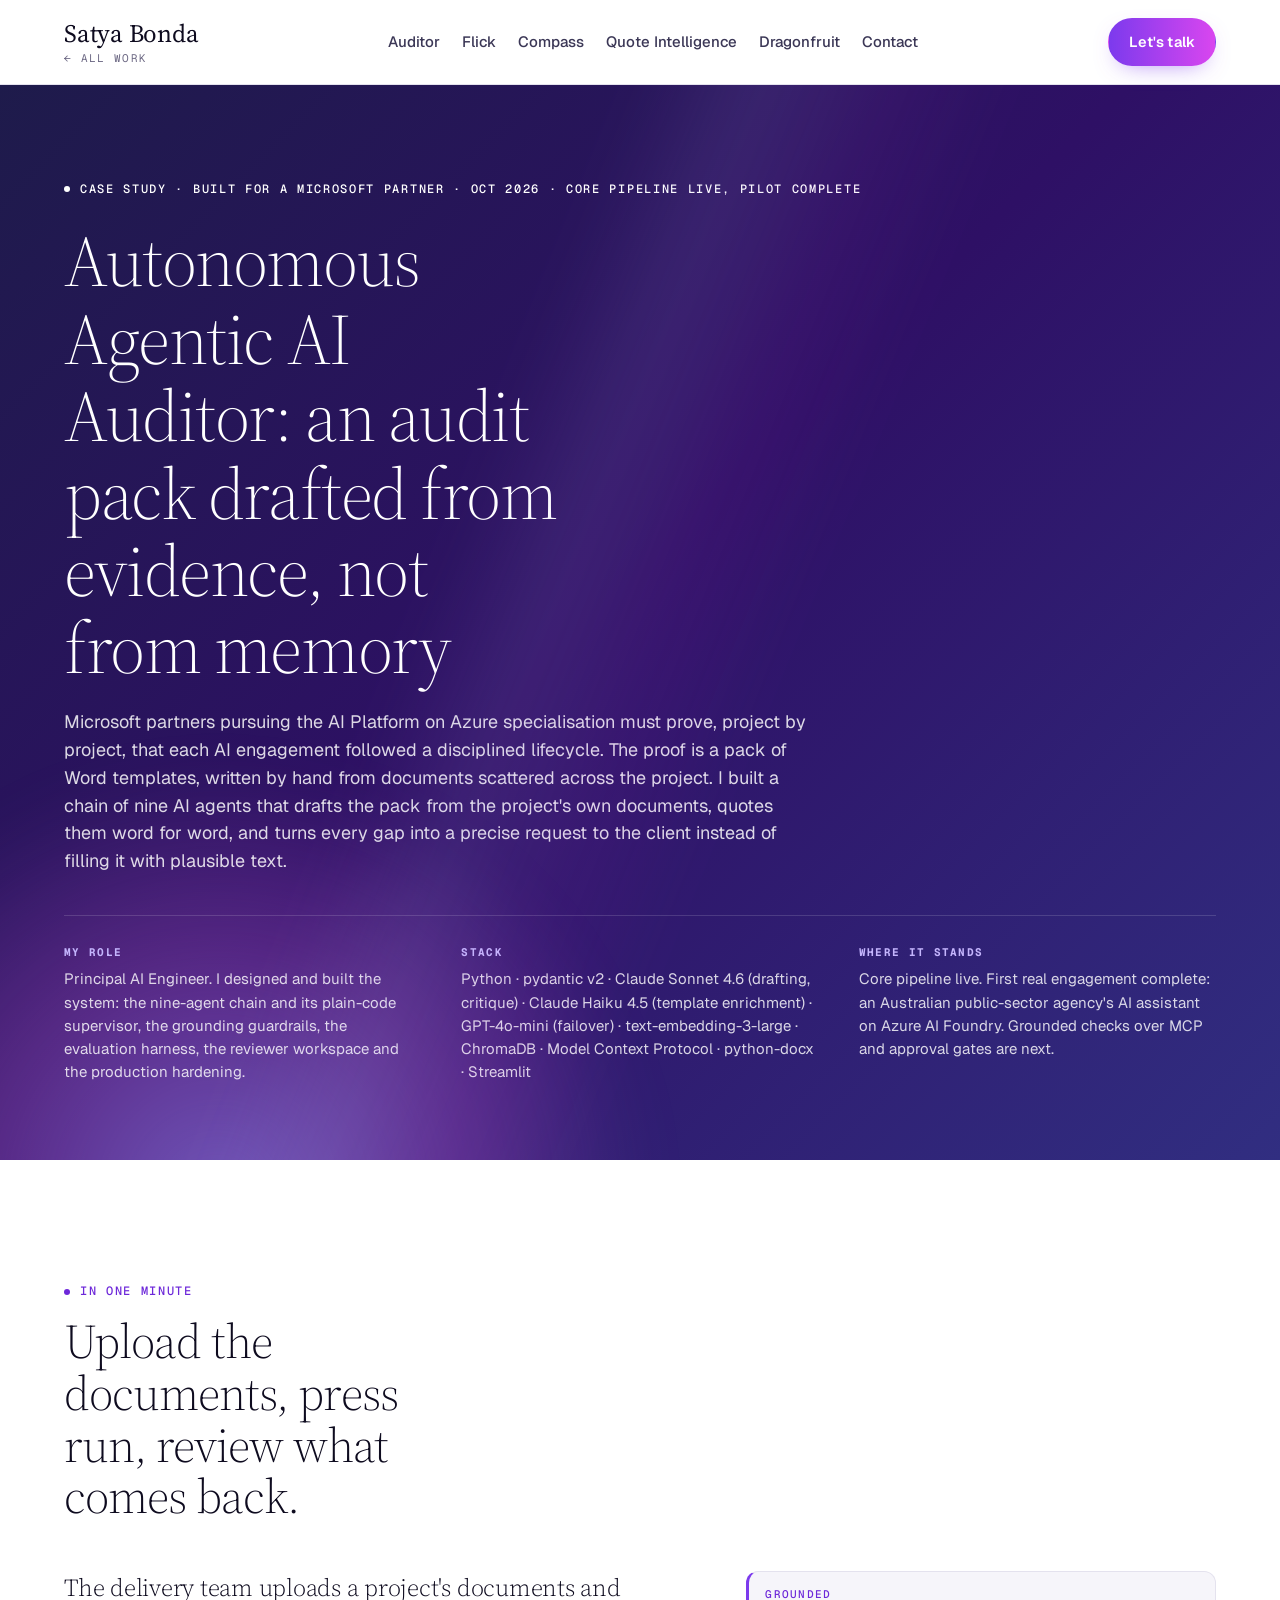
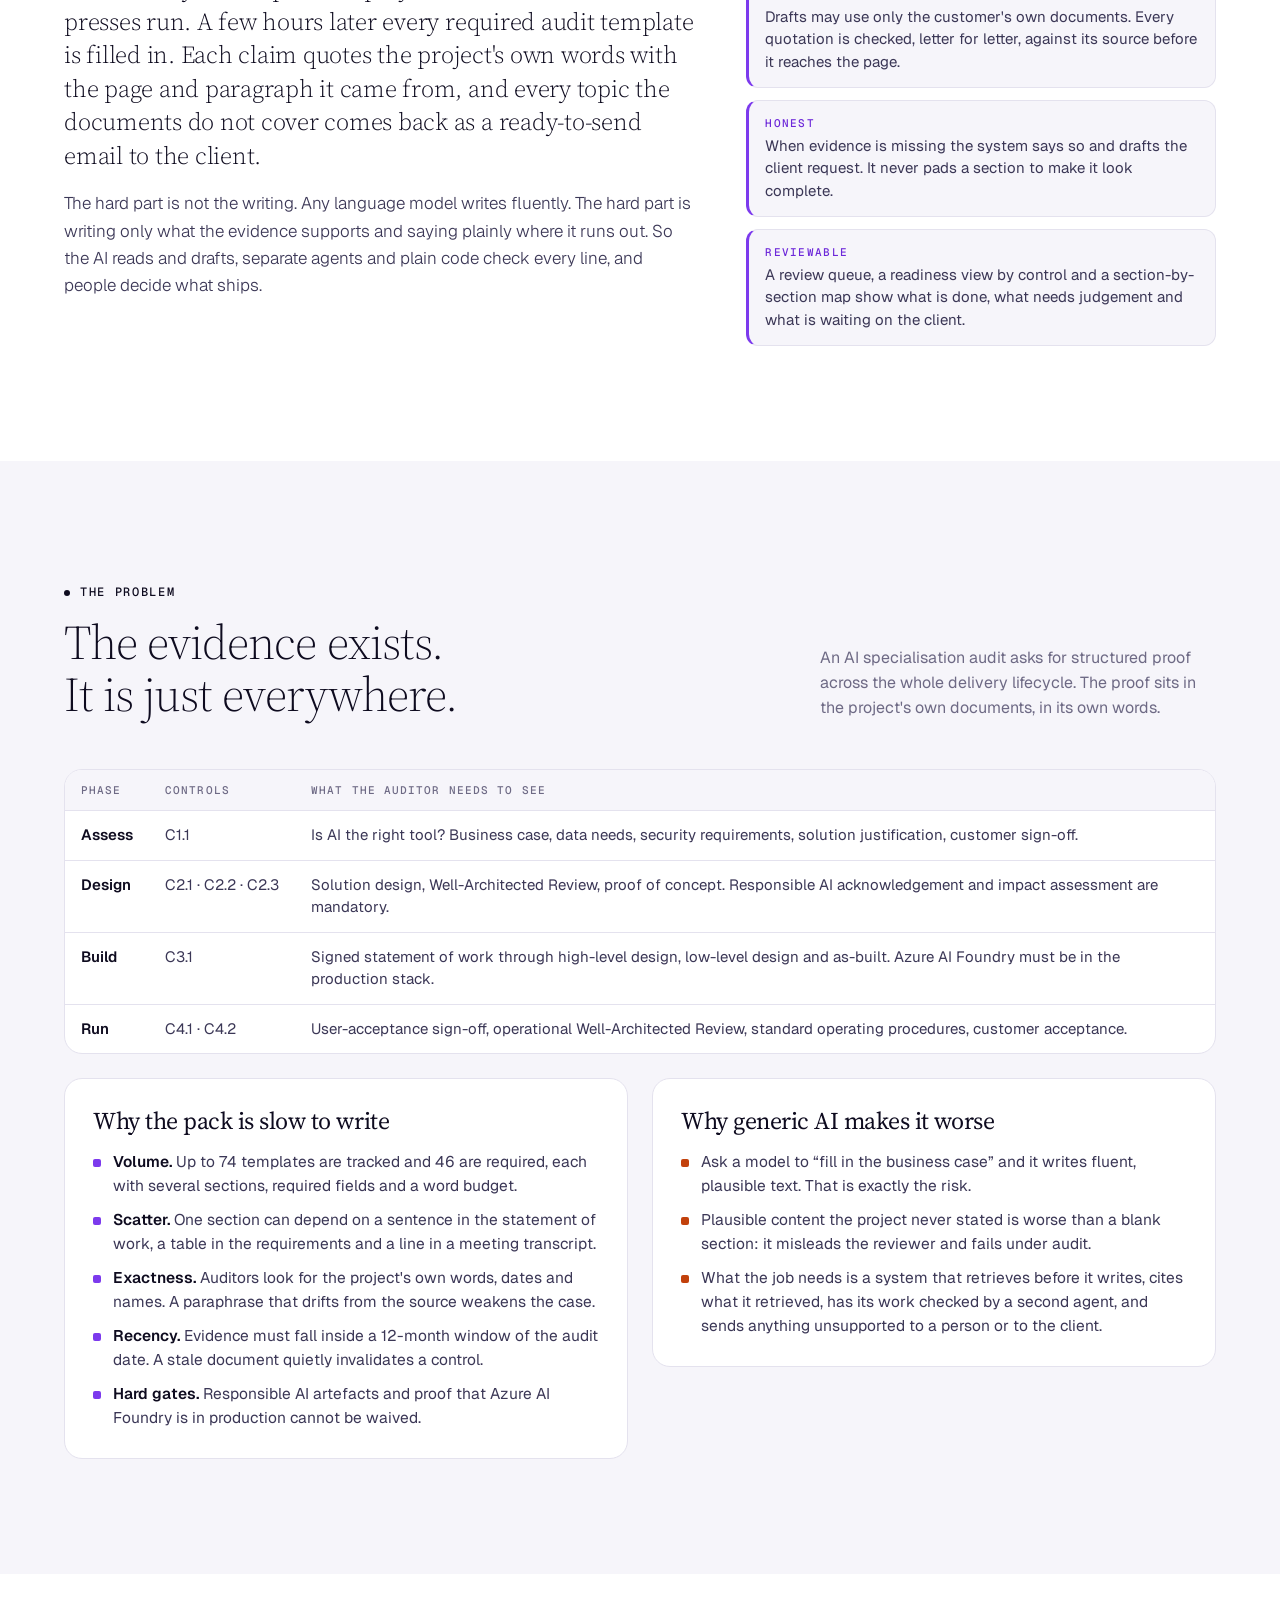
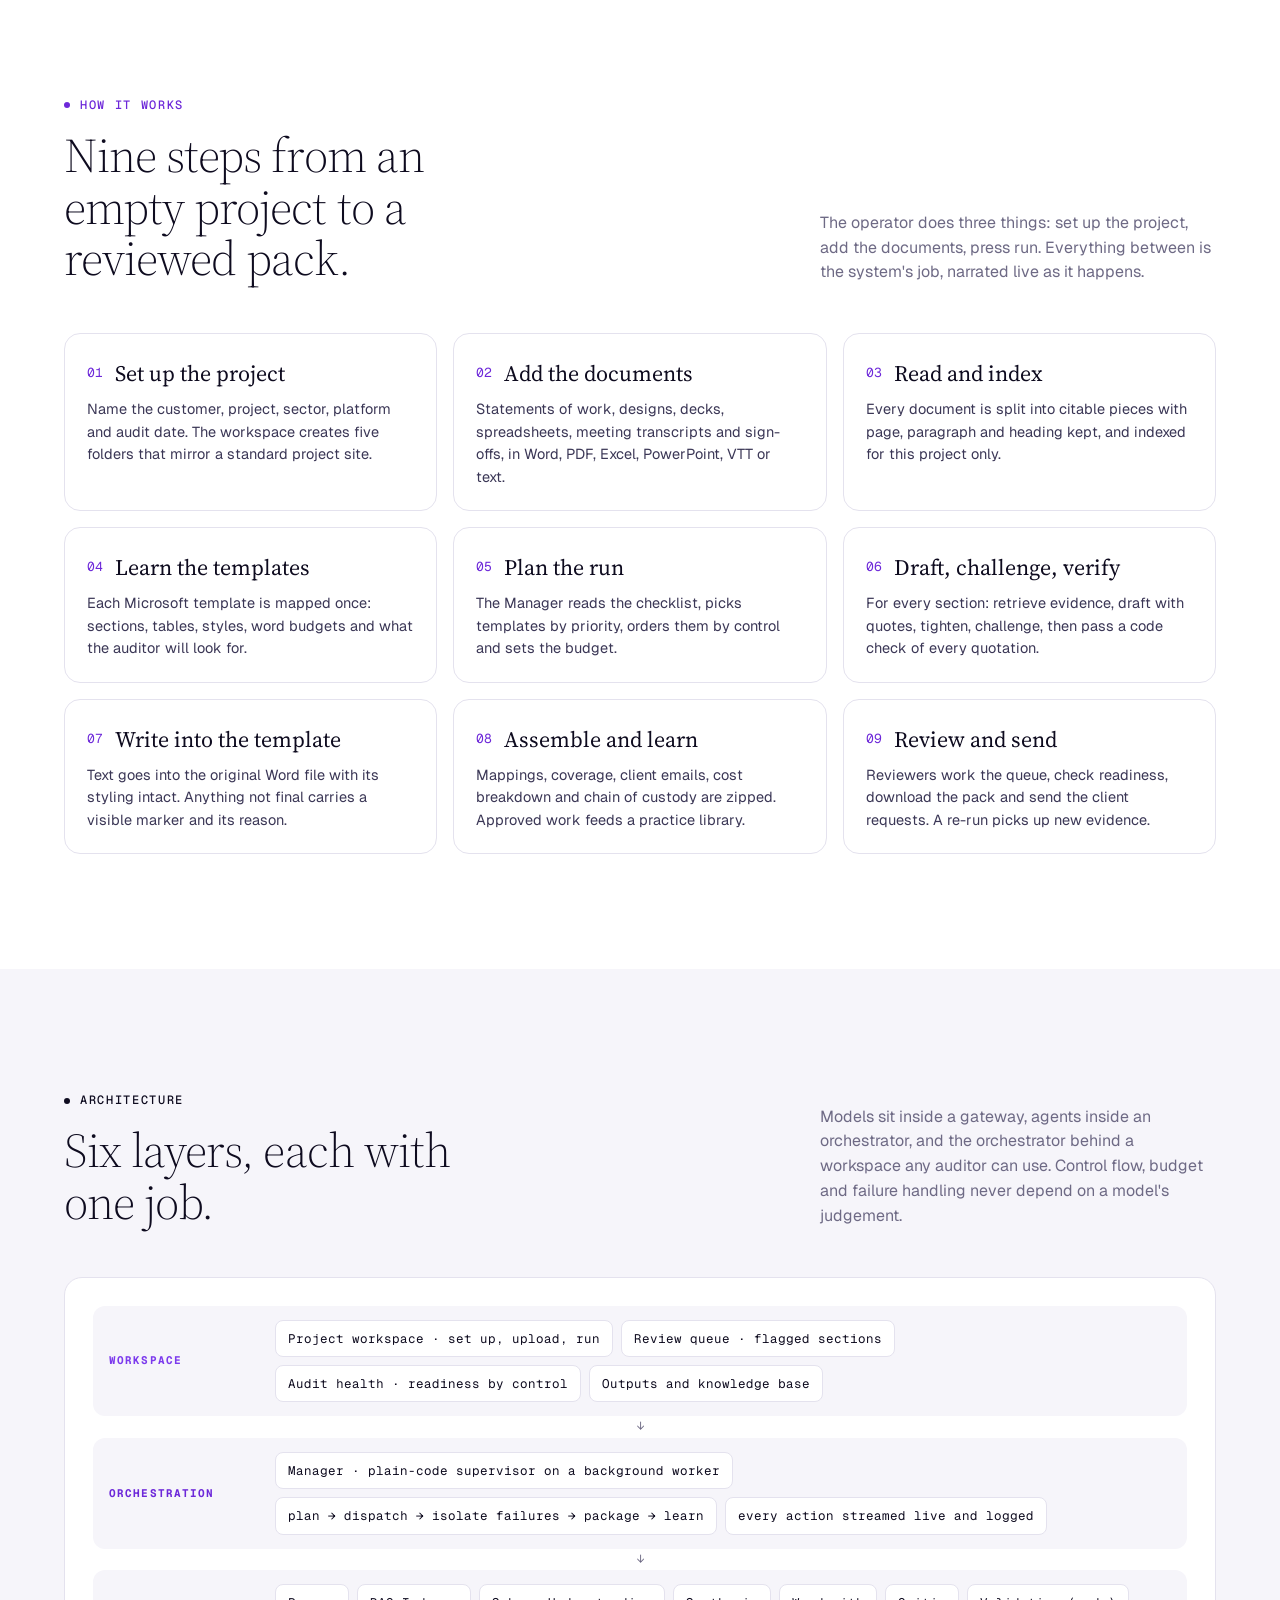
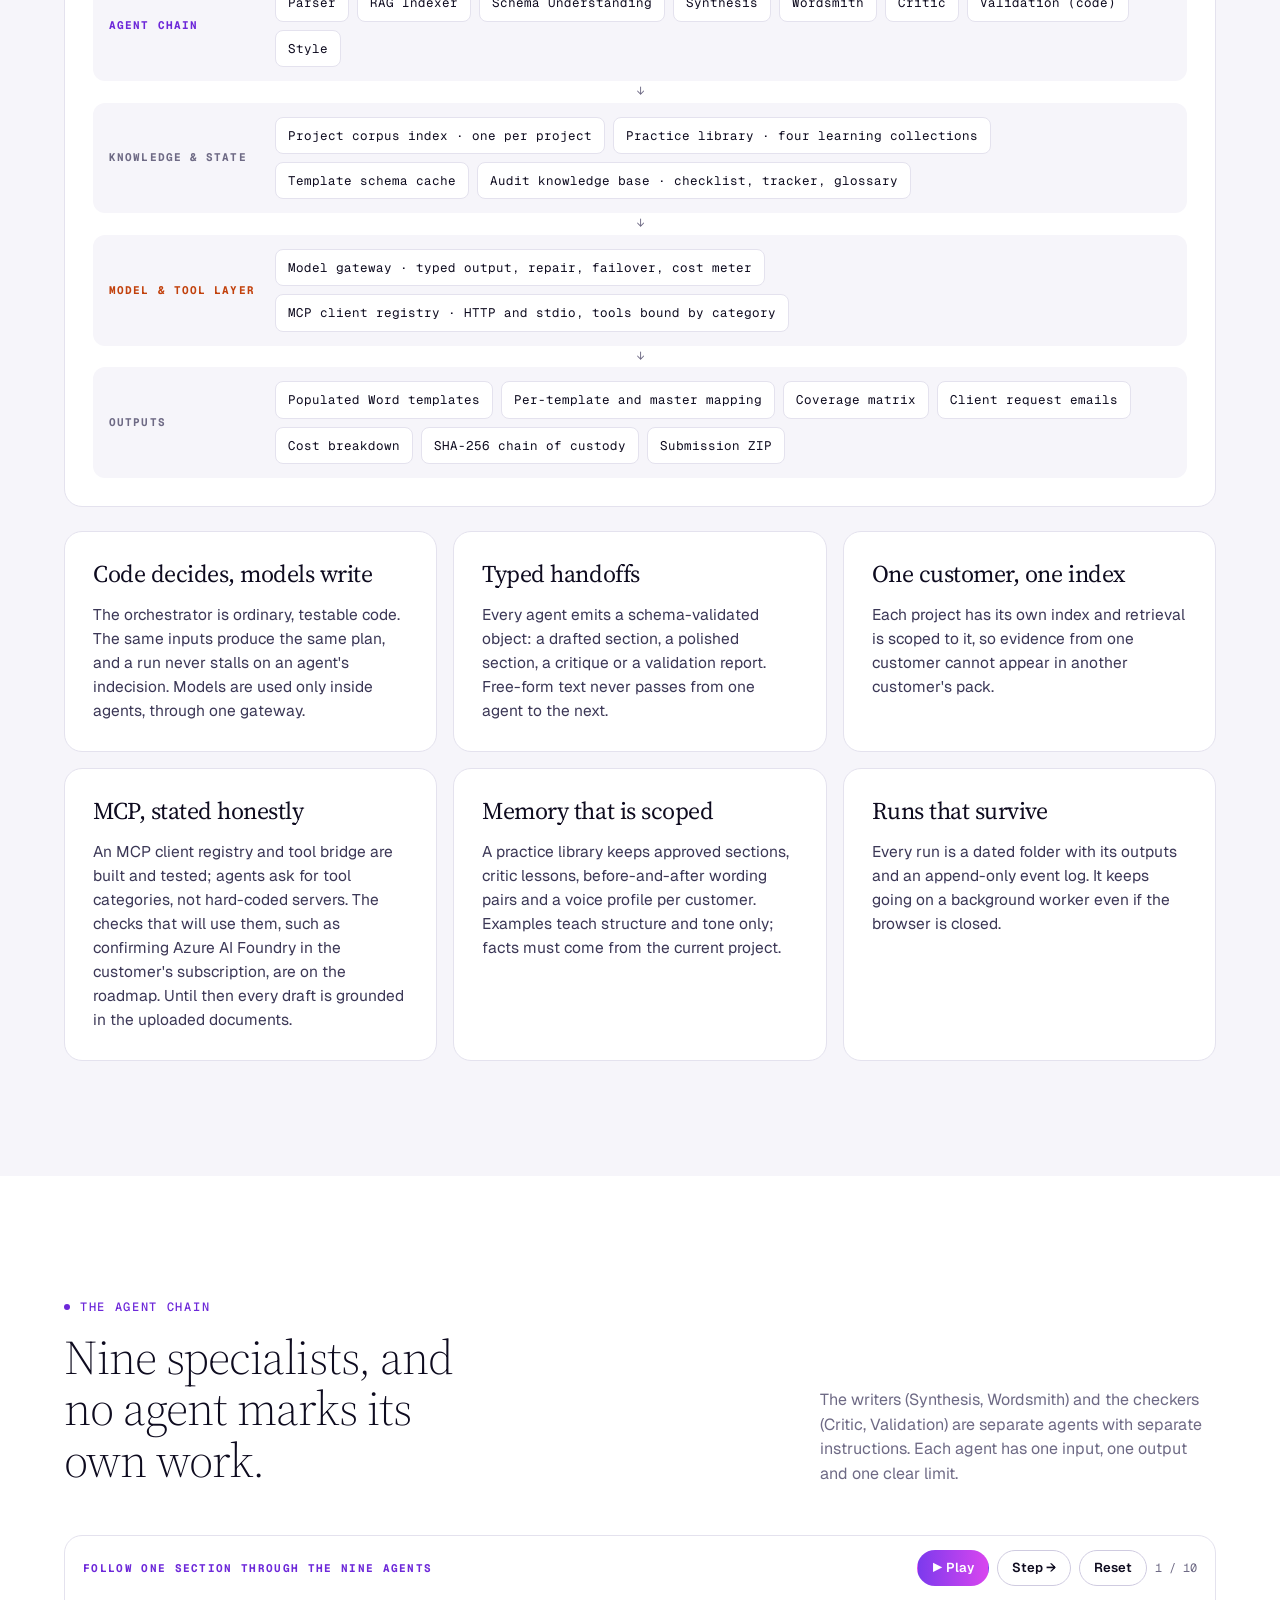
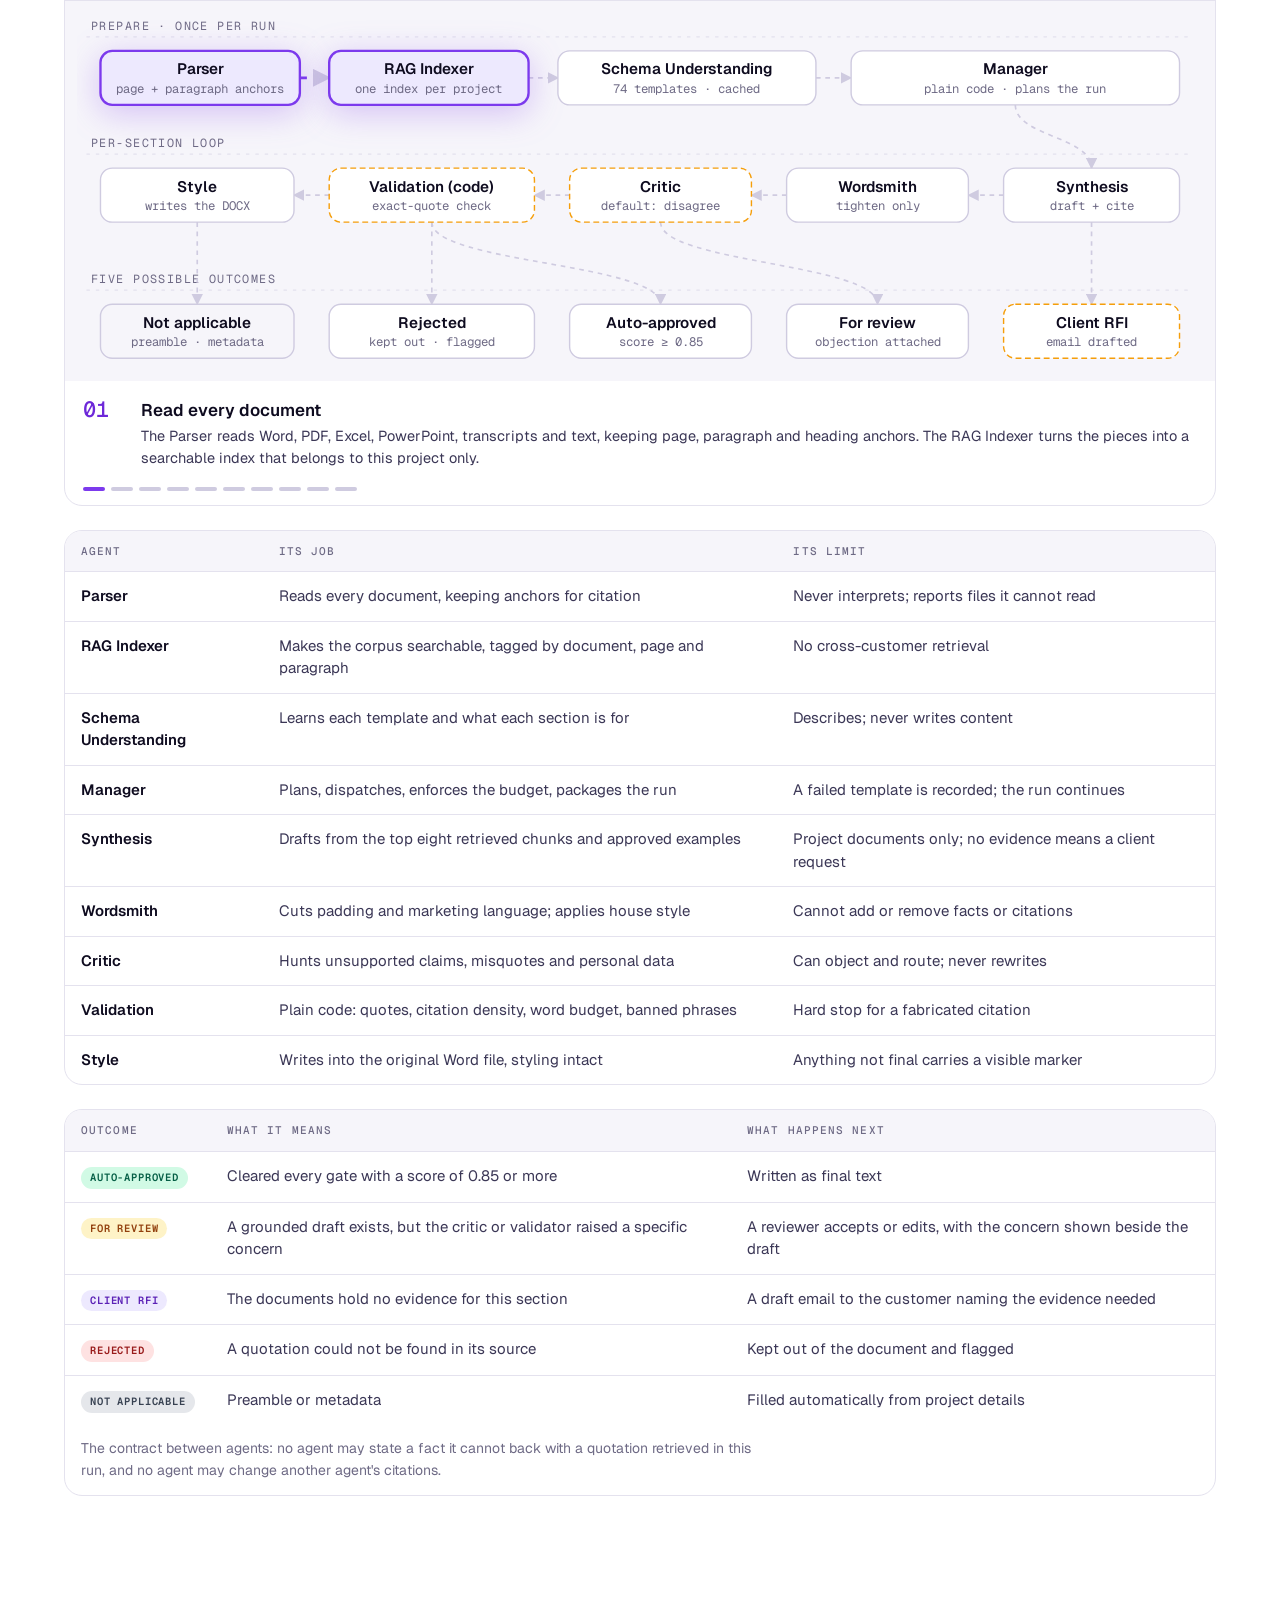
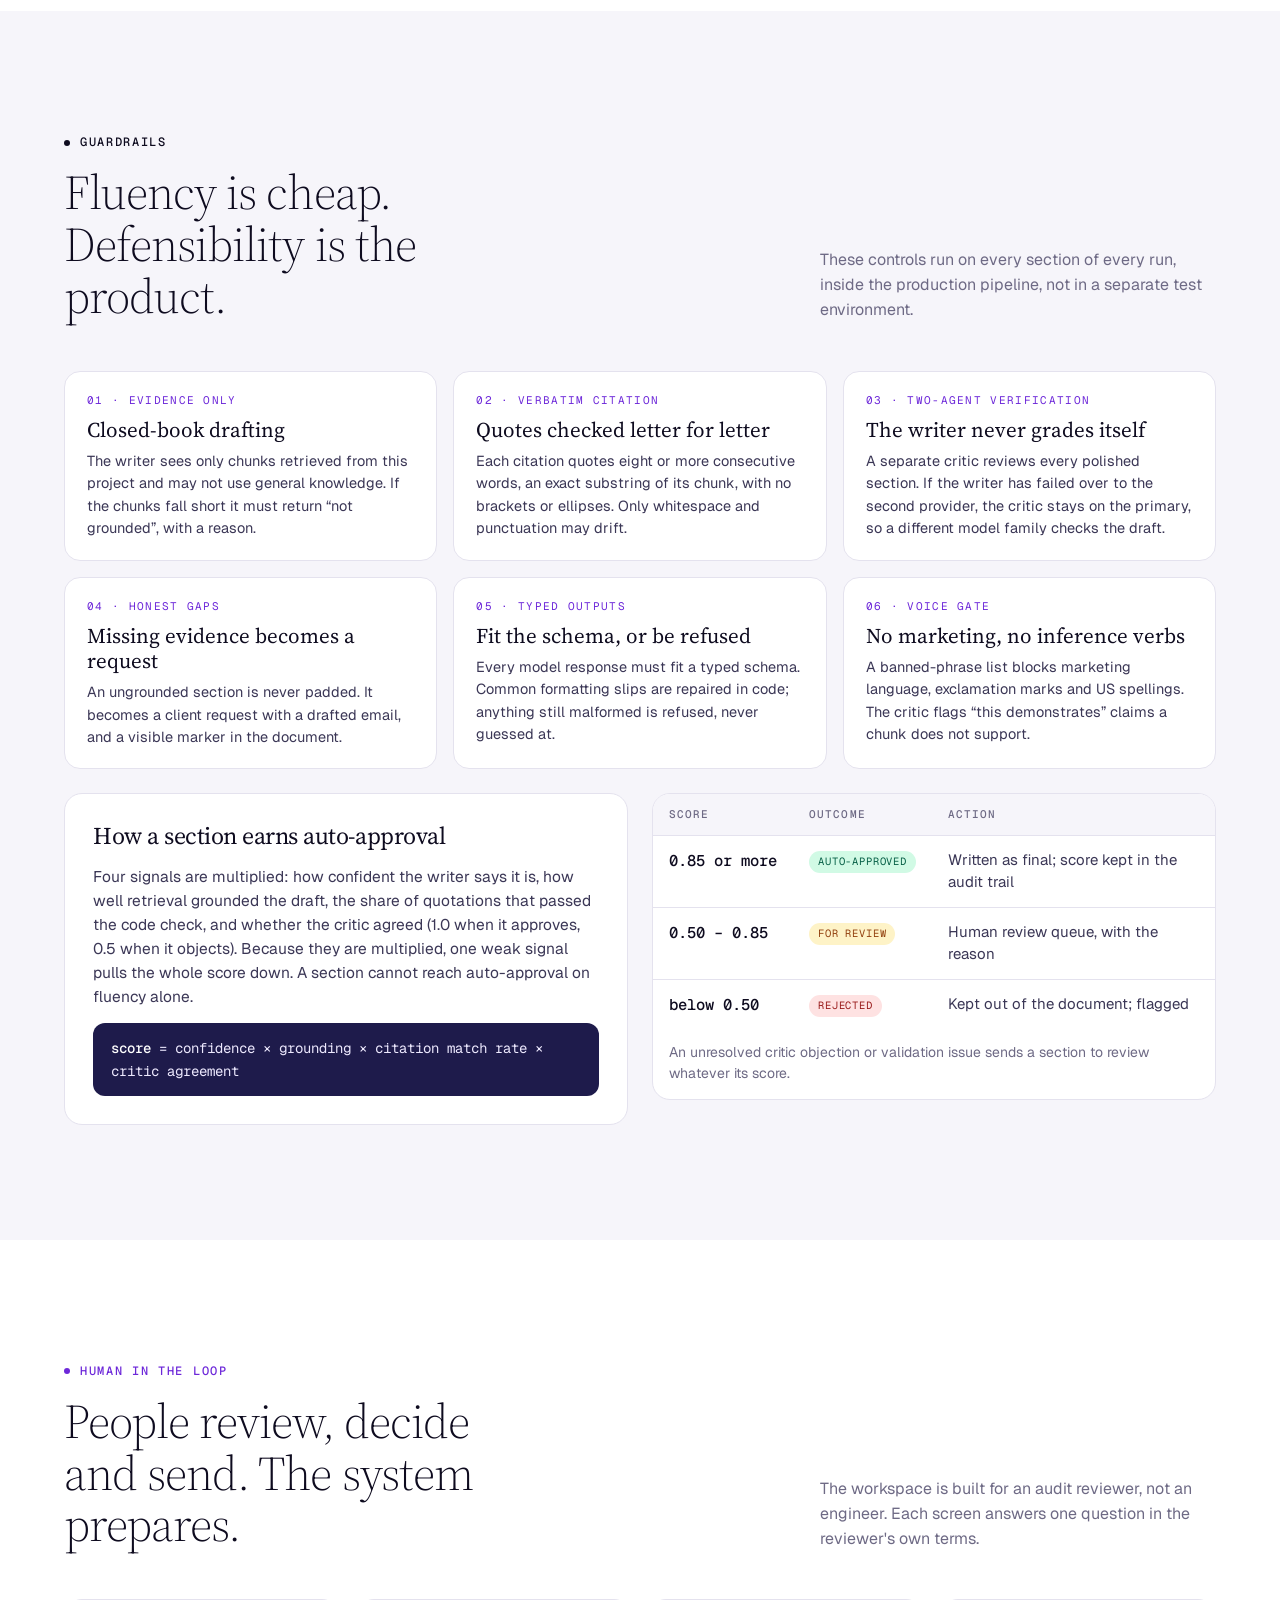
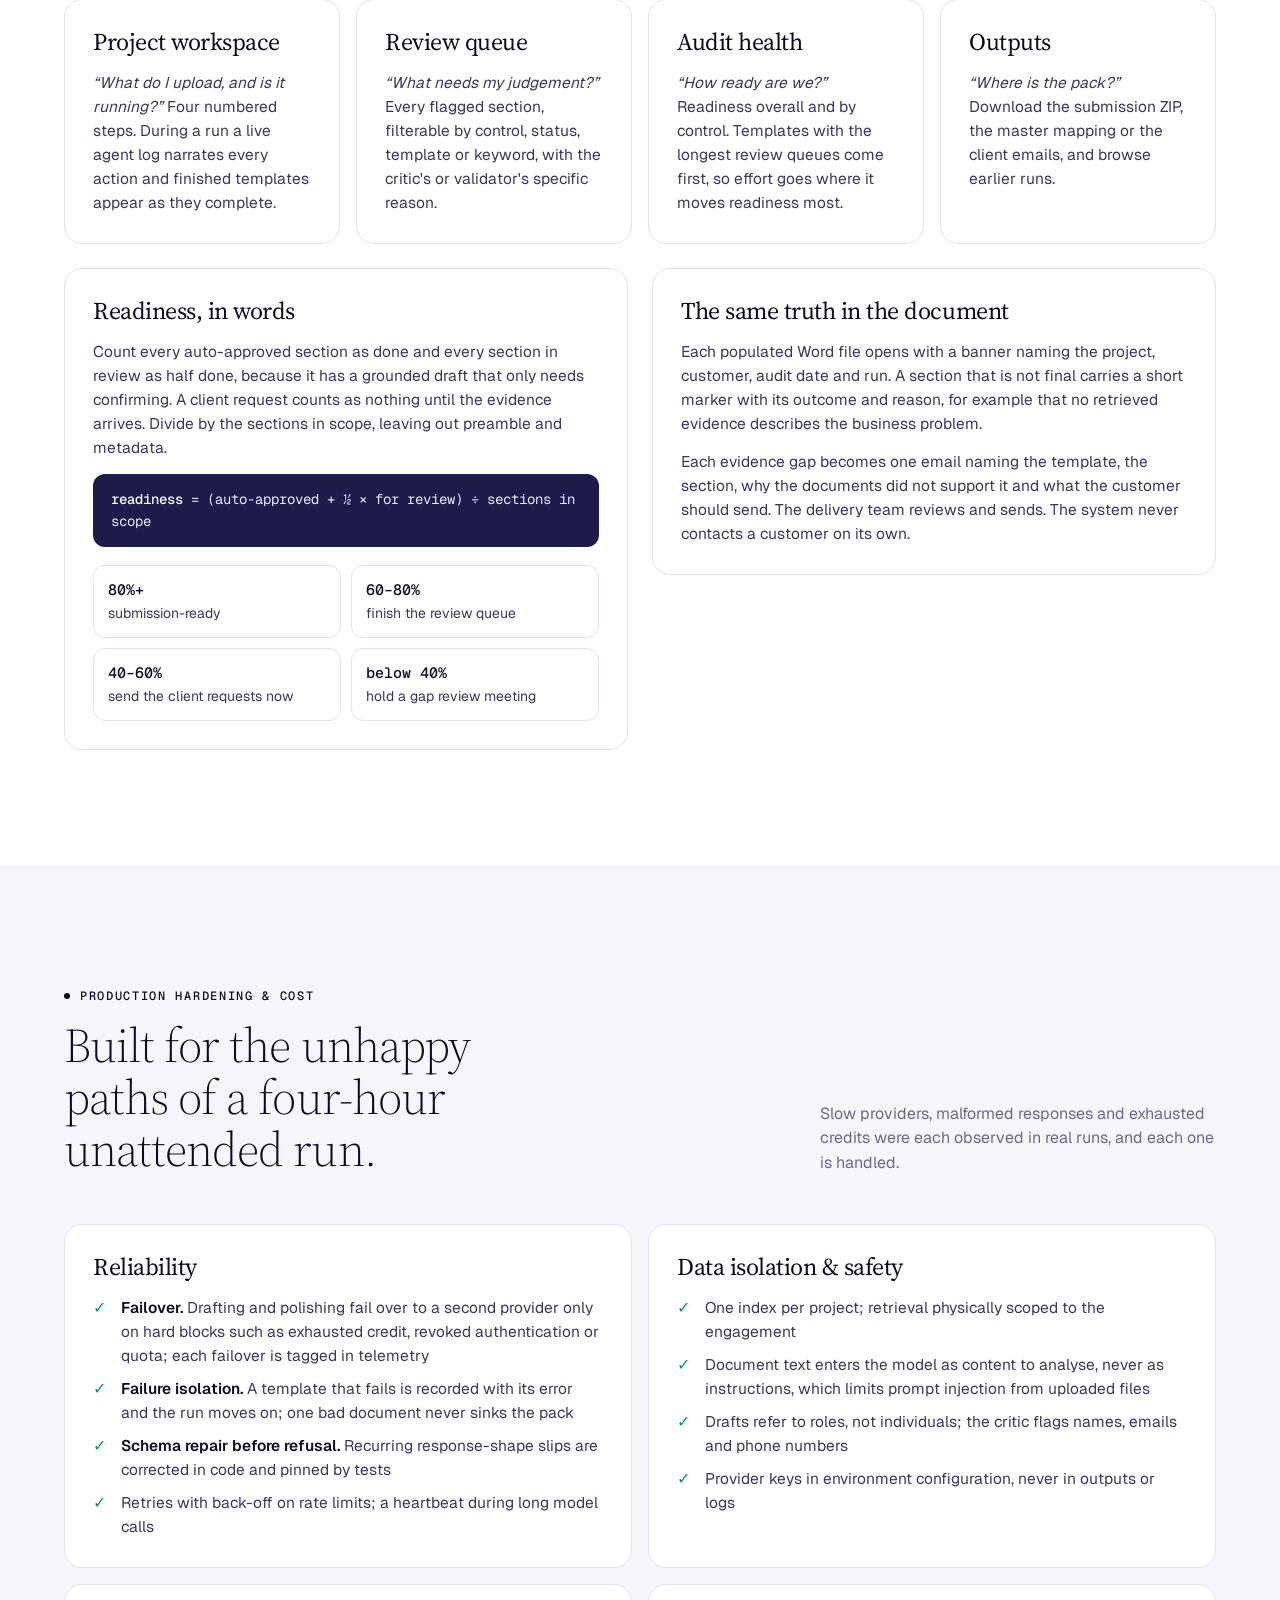
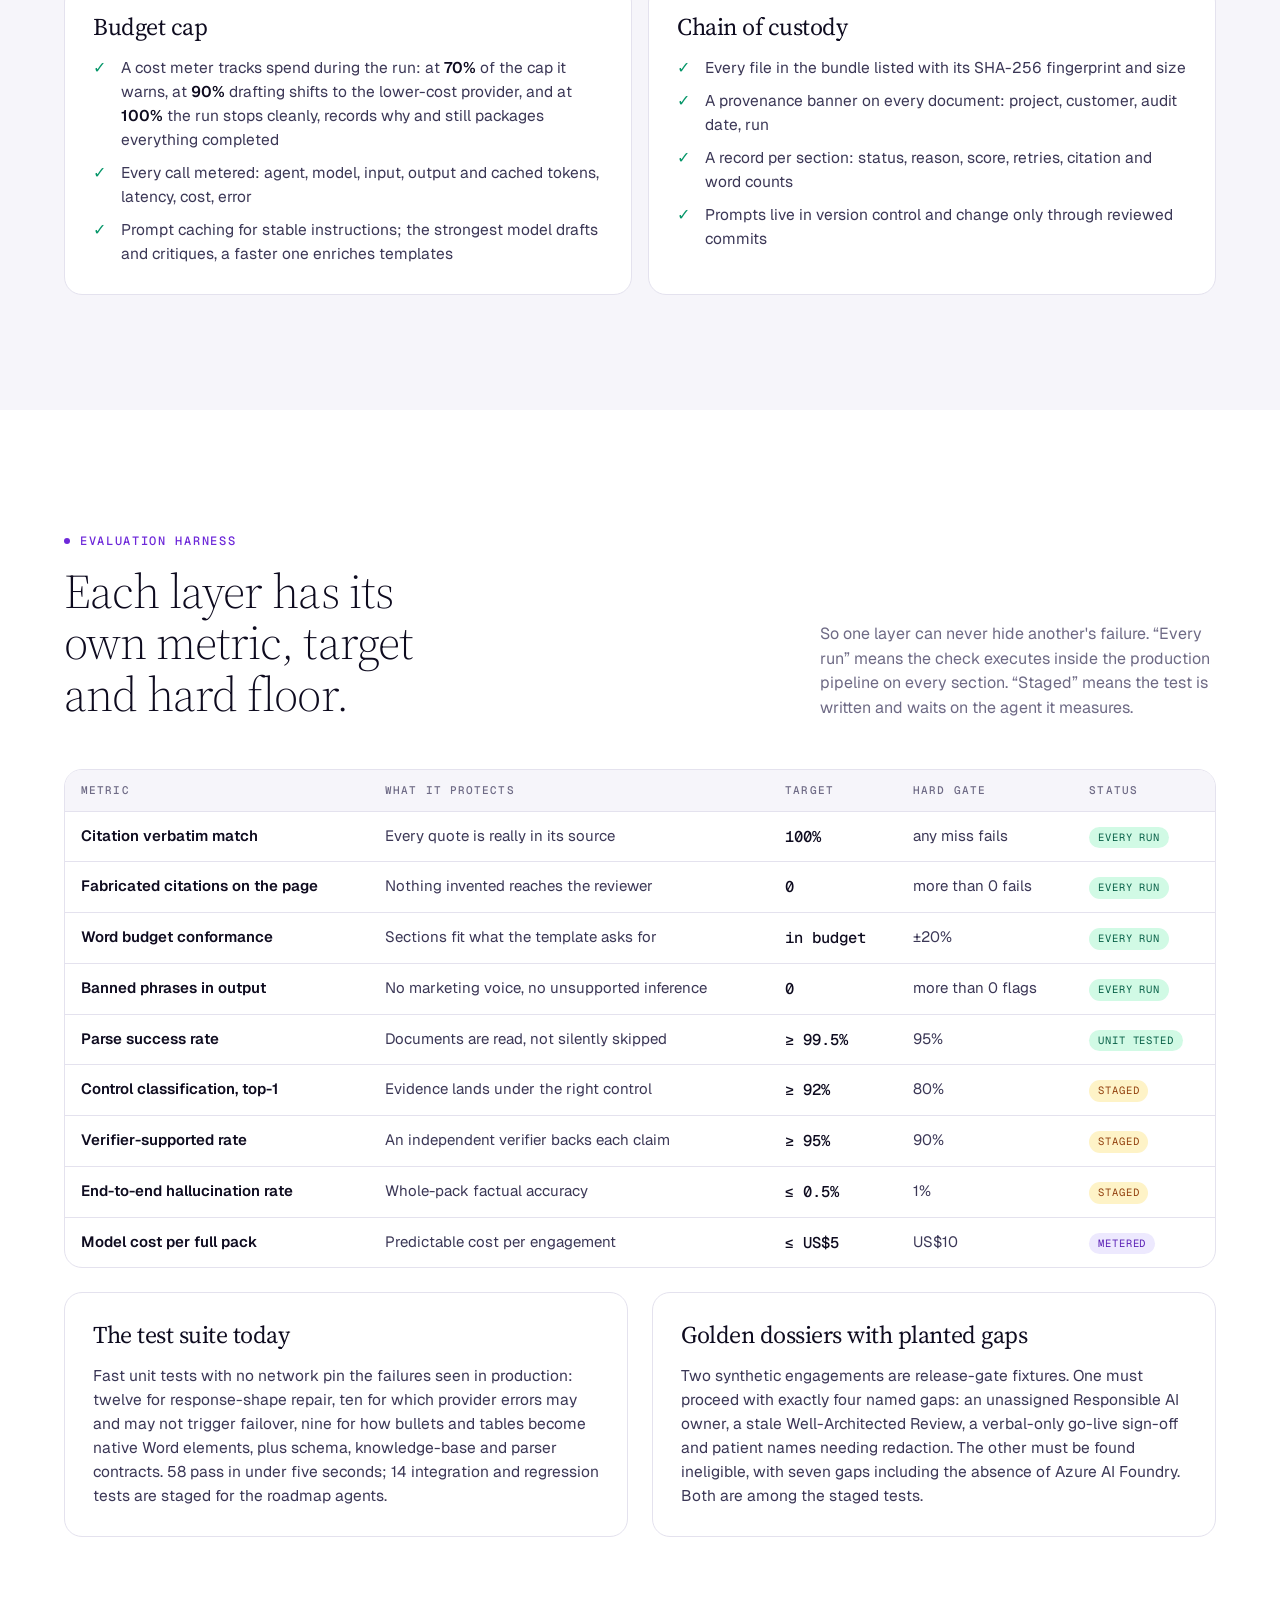
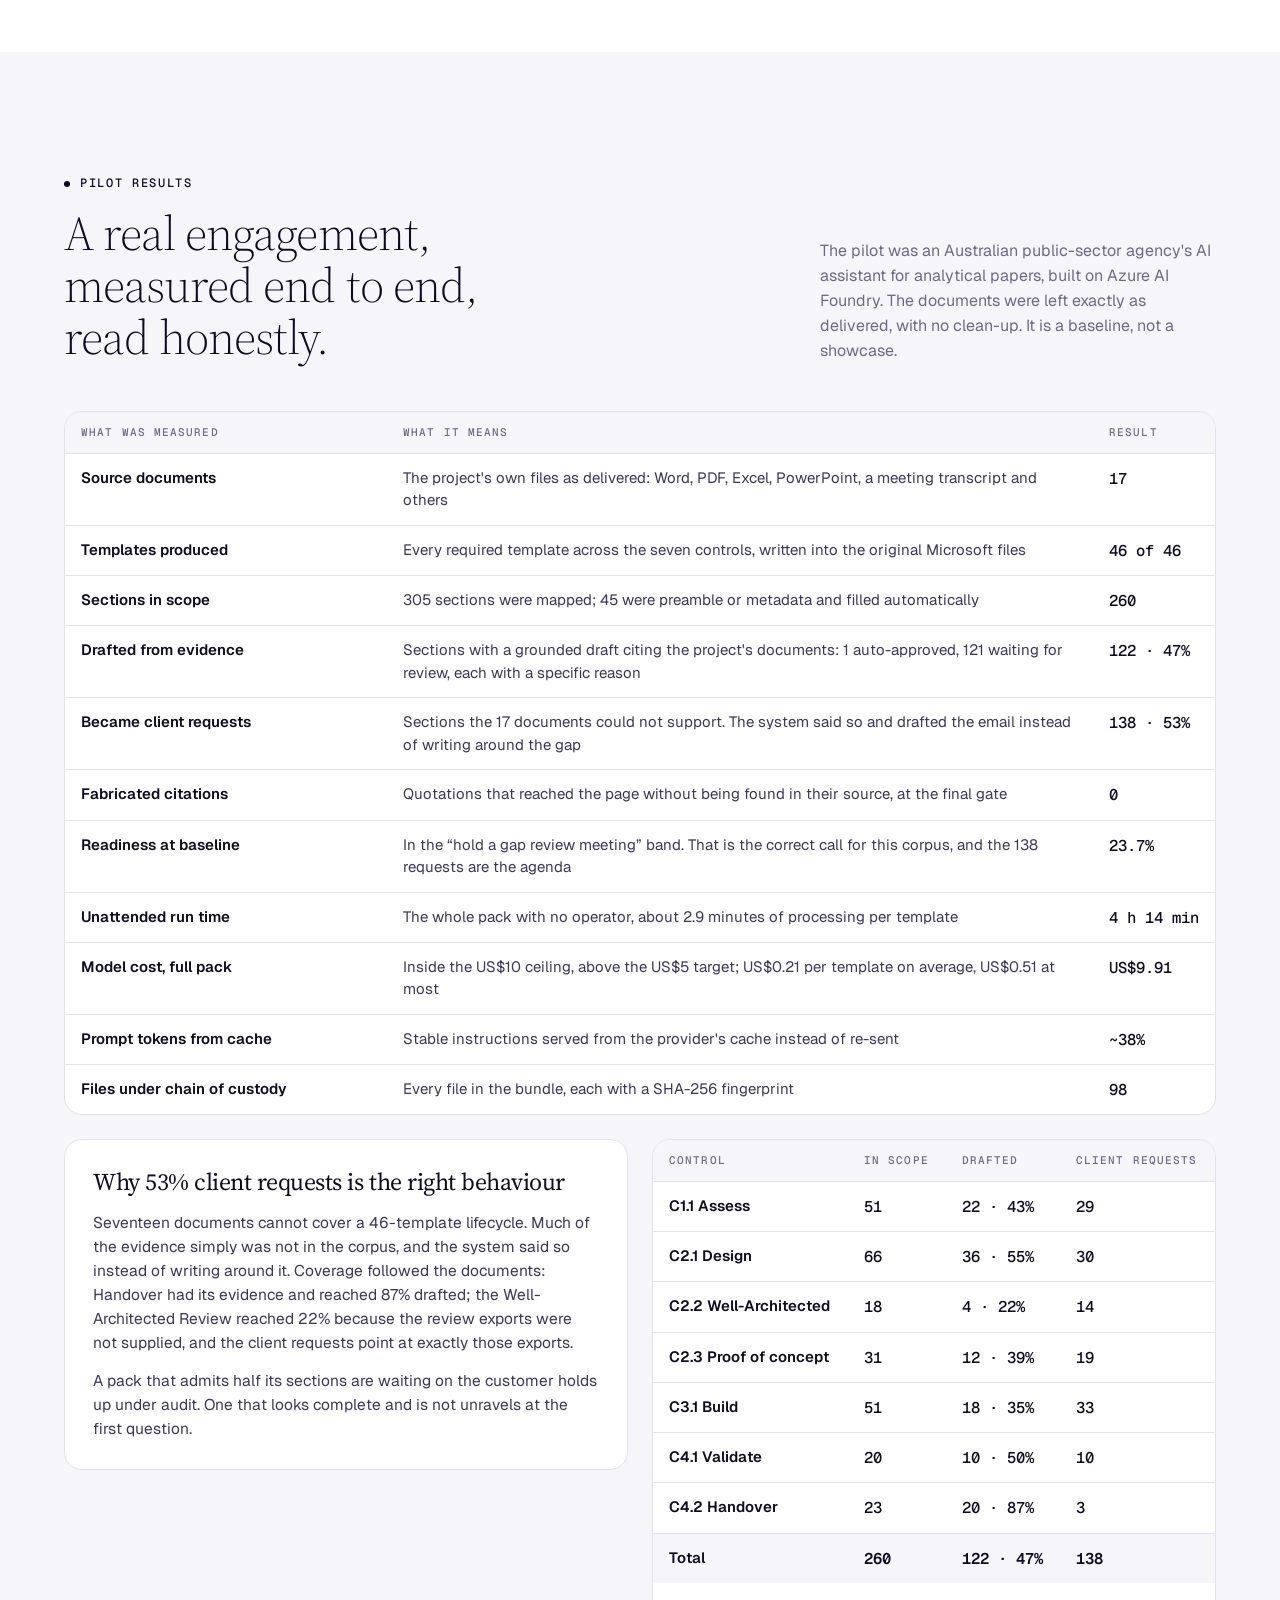
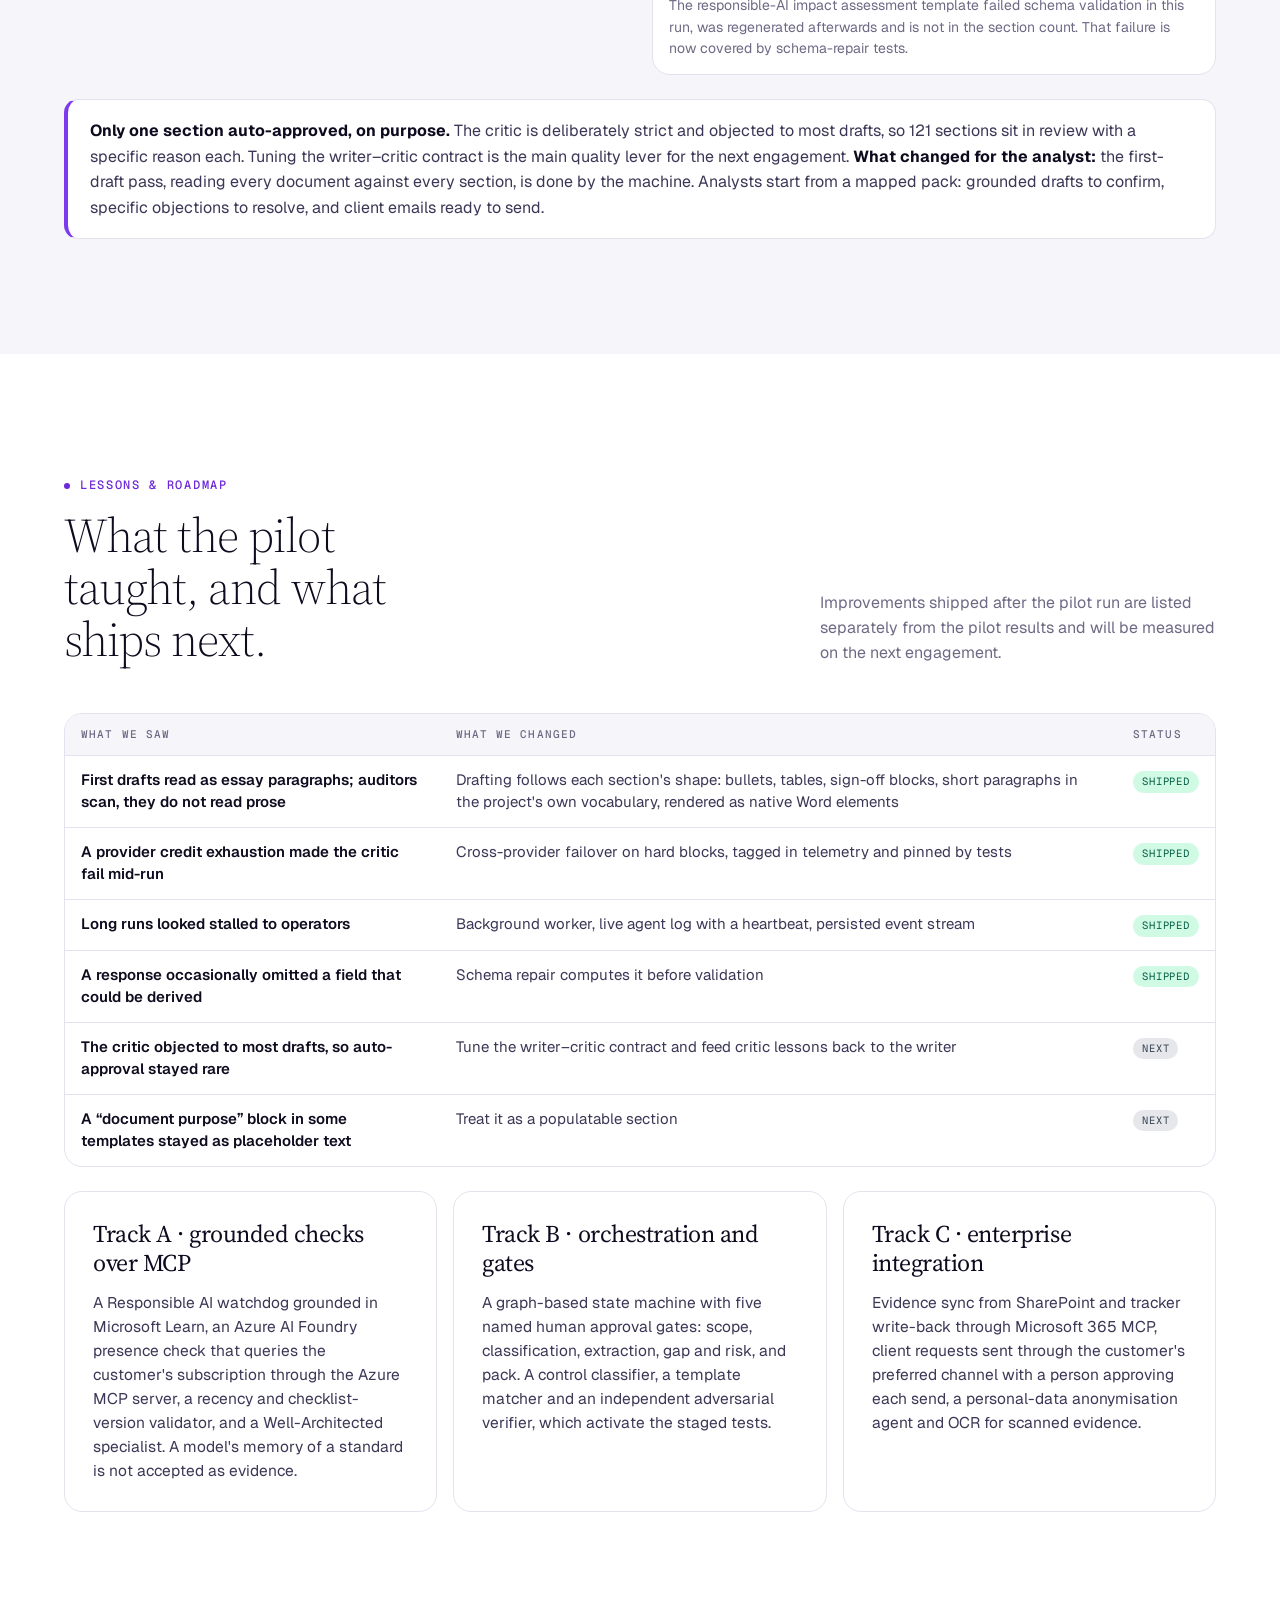
==== auditor.html @ 2826403e "Portfolio: story-first case studies, new Auditor case study, scroll-triggered flow players - auditor" ====
<!doctype html><html lang="en"><head><meta charset="utf-8"><meta name="viewport" content="width=device-width, initial-scale=1">
<title>Autonomous Agentic AI Auditor — audit packs drafted from evidence · Case study · Satya Bonda</title>
<meta name="description" content="Nine AI agents that draft a Microsoft AI specialisation audit pack from a project's own documents, quote them word for word, and turn every evidence gap into a precise client request instead of plausible text.">
<meta property="og:title" content="Autonomous Agentic AI Auditor · Satya Bonda">
<meta property="og:description" content="An audit pack drafted from evidence, not from memory: nine agents, verbatim citations checked by code, honest gaps.">
<link rel="icon" href="assets/favicon.svg" type="image/svg+xml">
<link rel="preconnect" href="https://fonts.googleapis.com"><link rel="preconnect" href="https://fonts.gstatic.com" crossorigin>
<link href="https://fonts.googleapis.com/css2?family=Geist:wght@400;500;600&family=Geist+Mono:wght@400;500&family=Source+Serif+4:ital,wght@0,300;0,400;1,300&display=swap" rel="stylesheet">
<link rel="stylesheet" href="styles.css?v=202610182130"></head>
<body>
<nav class="nav"><div class="wrap"><a class="brand" href="index.html"><b>Satya Bonda</b><small>← all work</small></a><div class="links"><a href="auditor.html">Auditor</a><a href="flick.html">Flick</a><a href="compass.html">Compass</a><a href="quote-intelligence.html">Quote Intelligence</a><a href="dragonfruit.html">Dragonfruit</a><a href="index.html#contact">Contact</a></div><div class="actions"><a class="btn btn-outline" href="assets/Satya_Bonda_Principal_AI_Engineer_Resume.pdf" target="_blank" rel="noopener">Résumé PDF</a><a class="btn btn-primary" href="mailto:bonda.career@gmail.com">Let's talk</a></div><button class="menu-btn" aria-label="Menu"><span></span><span></span><span></span></button></div></nav>

<header class="hero cs-hero"><div class="wrap" style="display:block">
  <span class="label">Case study · built for a Microsoft partner · Oct 2026 · core pipeline live, pilot complete</span>
  <h1>Autonomous Agentic AI Auditor: an audit pack drafted from evidence, not from memory</h1>
  <p class="lead">Microsoft partners pursuing the AI Platform on Azure specialisation must prove, project by project, that each AI engagement followed a disciplined lifecycle. The proof is a pack of Word templates, written by hand from documents scattered across the project. I built a chain of nine AI agents that drafts the pack from the project's own documents, quotes them word for word, and turns every gap into a precise request to the client instead of filling it with plausible text.</p>
  <div class="facts"><div><b>My role</b><p>Principal AI Engineer. I designed and built the system: the nine-agent chain and its plain-code supervisor, the grounding guardrails, the evaluation harness, the reviewer workspace and the production hardening.</p></div><div><b>Stack</b><p>Python · pydantic v2 · Claude Sonnet 4.6 (drafting, critique) · Claude Haiku 4.5 (template enrichment) · GPT-4o-mini (failover) · text-embedding-3-large · ChromaDB · Model Context Protocol · python-docx · Streamlit</p></div><div><b>Where it stands</b><p>Core pipeline live. First real engagement complete: an Australian public-sector agency's AI assistant on Azure AI Foundry. Grounded checks over MCP and approval gates are next.</p></div></div>
</div></header>

<section class="light"><div class="wrap">
  <div class="sec-head reveal"><div><span class="label">In one minute</span><h2>Upload the documents, press run, review what comes back.</h2></div></div>
  <div class="minute reveal">
    <div class="say">
      <p>The delivery team uploads a project's documents and presses run. A few hours later every required audit template is filled in. Each claim quotes the project's own words with the page and paragraph it came from, and every topic the documents do not cover comes back as a ready-to-send email to the client.</p>
      <p>The hard part is not the writing. Any language model writes fluently. The hard part is writing only what the evidence supports and saying plainly where it runs out. So the AI reads and drafts, separate agents and plain code check every line, and people decide what ships.</p>
    </div>
    <ul class="keys">
      <li><b>Grounded</b>Drafts may use only the customer's own documents. Every quotation is checked, letter for letter, against its source before it reaches the page.</li>
      <li><b>Honest</b>When evidence is missing the system says so and drafts the client request. It never pads a section to make it look complete.</li>
      <li><b>Reviewable</b>A review queue, a readiness view by control and a section-by-section map show what is done, what needs judgement and what is waiting on the client.</li>
    </ul>
  </div>
</div></section>

<section class="light-2"><div class="wrap">
  <div class="sec-head reveal"><div><span class="label">The problem</span><h2>The evidence exists. It is just everywhere.</h2></div><p class="side">An AI specialisation audit asks for structured proof across the whole delivery lifecycle. The proof sits in the project's own documents, in its own words.</p></div>
  <div class="tbl-wrap reveal"><table class="tbl">
    <thead><tr><th>Phase</th><th>Controls</th><th>What the auditor needs to see</th></tr></thead>
    <tbody>
      <tr><td>Assess</td><td class="nw">C1.1</td><td>Is AI the right tool? Business case, data needs, security requirements, solution justification, customer sign-off.</td></tr>
      <tr><td>Design</td><td class="nw">C2.1 · C2.2 · C2.3</td><td>Solution design, Well-Architected Review, proof of concept. Responsible AI acknowledgement and impact assessment are mandatory.</td></tr>
      <tr><td>Build</td><td class="nw">C3.1</td><td>Signed statement of work through high-level design, low-level design and as-built. Azure AI Foundry must be in the production stack.</td></tr>
      <tr><td>Run</td><td class="nw">C4.1 · C4.2</td><td>User-acceptance sign-off, operational Well-Architected Review, standard operating procedures, customer acceptance.</td></tr>
    </tbody></table></div>
  <div class="why" style="margin-top:24px">
    <div class="panel reveal"><h3>Why the pack is slow to write</h3><ul>
      <li><b>Volume.</b> Up to 74 templates are tracked and 46 are required, each with several sections, required fields and a word budget.</li>
      <li><b>Scatter.</b> One section can depend on a sentence in the statement of work, a table in the requirements and a line in a meeting transcript.</li>
      <li><b>Exactness.</b> Auditors look for the project's own words, dates and names. A paraphrase that drifts from the source weakens the case.</li>
      <li><b>Recency.</b> Evidence must fall inside a 12-month window of the audit date. A stale document quietly invalidates a control.</li>
      <li><b>Hard gates.</b> Responsible AI artefacts and proof that Azure AI Foundry is in production cannot be waived.</li>
    </ul></div>
    <div class="panel alt reveal"><h3>Why generic AI makes it worse</h3><ul>
      <li>Ask a model to “fill in the business case” and it writes fluent, plausible text. That is exactly the risk.</li>
      <li>Plausible content the project never stated is worse than a blank section: it misleads the reviewer and fails under audit.</li>
      <li>What the job needs is a system that retrieves before it writes, cites what it retrieved, has its work checked by a second agent, and sends anything unsupported to a person or to the client.</li>
    </ul></div>
  </div>
</div></section>

<section class="light"><div class="wrap">
  <div class="sec-head reveal"><div><span class="label">How it works</span><h2>Nine steps from an empty project to a reviewed pack.</h2></div><p class="side">The operator does three things: set up the project, add the documents, press run. Everything between is the system's job, narrated live as it happens.</p></div>
  <div class="grid3">
    <div class="step reveal"><div class="h"><i>01</i><b>Set up the project</b></div><p>Name the customer, project, sector, platform and audit date. The workspace creates five folders that mirror a standard project site.</p></div>
    <div class="step reveal"><div class="h"><i>02</i><b>Add the documents</b></div><p>Statements of work, designs, decks, spreadsheets, meeting transcripts and sign-offs, in Word, PDF, Excel, PowerPoint, VTT or text.</p></div>
    <div class="step reveal"><div class="h"><i>03</i><b>Read and index</b></div><p>Every document is split into citable pieces with page, paragraph and heading kept, and indexed for this project only.</p></div>
    <div class="step reveal"><div class="h"><i>04</i><b>Learn the templates</b></div><p>Each Microsoft template is mapped once: sections, tables, styles, word budgets and what the auditor will look for.</p></div>
    <div class="step reveal"><div class="h"><i>05</i><b>Plan the run</b></div><p>The Manager reads the checklist, picks templates by priority, orders them by control and sets the budget.</p></div>
    <div class="step reveal"><div class="h"><i>06</i><b>Draft, challenge, verify</b></div><p>For every section: retrieve evidence, draft with quotes, tighten, challenge, then pass a code check of every quotation.</p></div>
    <div class="step reveal"><div class="h"><i>07</i><b>Write into the template</b></div><p>Text goes into the original Word file with its styling intact. Anything not final carries a visible marker and its reason.</p></div>
    <div class="step reveal"><div class="h"><i>08</i><b>Assemble and learn</b></div><p>Mappings, coverage, client emails, cost breakdown and chain of custody are zipped. Approved work feeds a practice library.</p></div>
    <div class="step reveal"><div class="h"><i>09</i><b>Review and send</b></div><p>Reviewers work the queue, check readiness, download the pack and send the client requests. A re-run picks up new evidence.</p></div>
  </div>
</div></section>

<section class="light-2"><div class="wrap">
  <div class="sec-head reveal"><div><span class="label">Architecture</span><h2>Six layers, each with one job.</h2></div><p class="side">Models sit inside a gateway, agents inside an orchestrator, and the orchestrator behind a workspace any auditor can use. Control flow, budget and failure handling never depend on a model's judgement.</p></div>
  <div class="stack-l reveal">
    <div class="lrow"><b class="v">Workspace</b><div class="chips"><span>Project workspace · set up, upload, run</span><span>Review queue · flagged sections</span><span>Audit health · readiness by control</span><span>Outputs and knowledge base</span></div></div><div class="arrow-l">↓</div>
    <div class="lrow"><b>Orchestration</b><div class="chips"><span>Manager · plain-code supervisor on a background worker</span><span>plan → dispatch → isolate failures → package → learn</span><span>every action streamed live and logged</span></div></div><div class="arrow-l">↓</div>
    <div class="lrow"><b>Agent chain</b><div class="chips"><span>Parser</span><span>RAG Indexer</span><span>Schema Understanding</span><span>Synthesis</span><span>Wordsmith</span><span>Critic</span><span>Validation (code)</span><span>Style</span></div></div><div class="arrow-l">↓</div>
    <div class="lrow"><b class="g">Knowledge &amp; state</b><div class="chips"><span>Project corpus index · one per project</span><span>Practice library · four learning collections</span><span>Template schema cache</span><span>Audit knowledge base · checklist, tracker, glossary</span></div></div><div class="arrow-l">↓</div>
    <div class="lrow"><b class="a">Model &amp; tool layer</b><div class="chips"><span>Model gateway · typed output, repair, failover, cost meter</span><span>MCP client registry · HTTP and stdio, tools bound by category</span></div></div><div class="arrow-l">↓</div>
    <div class="lrow"><b class="g">Outputs</b><div class="chips"><span>Populated Word templates</span><span>Per-template and master mapping</span><span>Coverage matrix</span><span>Client request emails</span><span>Cost breakdown</span><span>SHA-256 chain of custody</span><span>Submission ZIP</span></div></div>
  </div>
  <div class="grid3" style="margin-top:24px">
    <div class="panel reveal"><h3>Code decides, models write</h3><p>The orchestrator is ordinary, testable code. The same inputs produce the same plan, and a run never stalls on an agent's indecision. Models are used only inside agents, through one gateway.</p></div>
    <div class="panel reveal"><h3>Typed handoffs</h3><p>Every agent emits a schema-validated object: a drafted section, a polished section, a critique or a validation report. Free-form text never passes from one agent to the next.</p></div>
    <div class="panel reveal"><h3>One customer, one index</h3><p>Each project has its own index and retrieval is scoped to it, so evidence from one customer cannot appear in another customer's pack.</p></div>
    <div class="panel reveal"><h3>MCP, stated honestly</h3><p>An MCP client registry and tool bridge are built and tested; agents ask for tool categories, not hard-coded servers. The checks that will use them, such as confirming Azure AI Foundry in the customer's subscription, are on the roadmap. Until then every draft is grounded in the uploaded documents.</p></div>
    <div class="panel reveal"><h3>Memory that is scoped</h3><p>A practice library keeps approved sections, critic lessons, before-and-after wording pairs and a voice profile per customer. Examples teach structure and tone only; facts must come from the current project.</p></div>
    <div class="panel reveal"><h3>Runs that survive</h3><p>Every run is a dated folder with its outputs and an append-only event log. It keeps going on a background worker even if the browser is closed.</p></div>
  </div>
</div></section>

<section class="light"><div class="wrap">
  <div class="sec-head reveal"><div><span class="label">The agent chain</span><h2>Nine specialists, and no agent marks its own work.</h2></div><p class="side">The writers (Synthesis, Wordsmith) and the checkers (Critic, Validation) are separate agents with separate instructions. Each agent has one input, one output and one clear limit.</p></div>
  <!--flow:auditor--><div class="flow reveal" data-intro="Nine agents, one section at a time" data-intro-text="It plays on its own when it scrolls into view. Or press Play, or Step through at your own pace."><div class="flow-head"><b>Follow one section through the nine agents</b><div class="flow-ctl"><button data-act="play">▶ Play</button><button data-act="step">Step →</button><button data-act="reset">Reset</button><span data-count>0 / 10</span></div></div><div class="flow-stage"><svg viewBox="0 0 960 312" xmlns="http://www.w3.org/2000/svg" role="img"><defs><marker id="fa" viewBox="0 0 10 10" refX="9" refY="5" markerWidth="7" markerHeight="7" orient="auto-start-reverse"><path d="M0 0L10 5L0 10z" class="fa"/></marker></defs><line class="lane" x1="8" y1="22" x2="952" y2="22"/><text class="lane-t" x="12" y="16">prepare · once per run</text><line class="lane" x1="8" y1="122" x2="952" y2="122"/><text class="lane-t" x="12" y="116">per-section loop</text><line class="lane" x1="8" y1="238" x2="952" y2="238"/><text class="lane-t" x="12" y="232">five possible outcomes</text><path class="fe" data-e="parser-idx" d="M190 57.0 L215 57.0" marker-end="url(#fa)"/><path class="fe" data-e="idx-schema" d="M385 57.0 L410 57.0" marker-end="url(#fa)"/><path class="fe" data-e="schema-mgr" d="M630 57.0 L660 57.0" marker-end="url(#fa)"/><path class="fe" data-e="mgr-syn" d="M800.0 80 C800.0 107.0 865.0 107.0 865.0 134" marker-end="url(#fa)"/><path class="fe" data-e="syn-rfi" d="M865.0 180 C865.0 215.0 865.0 215.0 865.0 250" marker-end="url(#fa)"/><path class="fe" data-e="syn-ws" d="M790 157.0 L760 157.0" marker-end="url(#fa)"/><path class="fe" data-e="ws-critic" d="M605 157.0 L575 157.0" marker-end="url(#fa)"/><path class="fe" data-e="critic-rev" d="M497.5 180 C497.5 215.0 682.5 215.0 682.5 250" marker-end="url(#fa)"/><path class="fe" data-e="critic-val" d="M420 157.0 L390 157.0" marker-end="url(#fa)"/><path class="fe" data-e="val-rej" d="M302.5 180 C302.5 215.0 302.5 215.0 302.5 250" marker-end="url(#fa)"/><path class="fe" data-e="val-auto" d="M302.5 180 C302.5 215.0 497.5 215.0 497.5 250" marker-end="url(#fa)"/><path class="fe" data-e="val-style" d="M215 157.0 L185 157.0" marker-end="url(#fa)"/><path class="fe" data-e="style-na" d="M102.5 180 C102.5 215.0 102.5 215.0 102.5 250" marker-end="url(#fa)"/><g class="fn k-agent" data-n="parser"><rect x="20" y="34" width="170" height="46" rx="10"/><text x="105.0" y="54.0" text-anchor="middle">Parser</text><text class="sub" x="105.0" y="70.0" text-anchor="middle">page + paragraph anchors</text></g><g class="fn k-store" data-n="idx"><rect x="215" y="34" width="170" height="46" rx="10"/><text x="300.0" y="54.0" text-anchor="middle">RAG Indexer</text><text class="sub" x="300.0" y="70.0" text-anchor="middle">one index per project</text></g><g class="fn k-agent" data-n="schema"><rect x="410" y="34" width="220" height="46" rx="10"/><text x="520.0" y="54.0" text-anchor="middle">Schema Understanding</text><text class="sub" x="520.0" y="70.0" text-anchor="middle">74 templates · cached</text></g><g class="fn k-agent" data-n="mgr"><rect x="660" y="34" width="280" height="46" rx="10"/><text x="800.0" y="54.0" text-anchor="middle">Manager</text><text class="sub" x="800.0" y="70.0" text-anchor="middle">plain code · plans the run</text></g><g class="fn k-agent" data-n="syn"><rect x="790" y="134" width="150" height="46" rx="10"/><text x="865.0" y="154.0" text-anchor="middle">Synthesis</text><text class="sub" x="865.0" y="170.0" text-anchor="middle">draft + cite</text></g><g class="fn k-agent" data-n="ws"><rect x="605" y="134" width="155" height="46" rx="10"/><text x="682.5" y="154.0" text-anchor="middle">Wordsmith</text><text class="sub" x="682.5" y="170.0" text-anchor="middle">tighten only</text></g><g class="fn k-gate" data-n="critic"><rect x="420" y="134" width="155" height="46" rx="10"/><text x="497.5" y="154.0" text-anchor="middle">Critic</text><text class="sub" x="497.5" y="170.0" text-anchor="middle">default: disagree</text></g><g class="fn k-gate" data-n="val"><rect x="215" y="134" width="175" height="46" rx="10"/><text x="302.5" y="154.0" text-anchor="middle">Validation (code)</text><text class="sub" x="302.5" y="170.0" text-anchor="middle">exact-quote check</text></g><g class="fn k-agent" data-n="style"><rect x="20" y="134" width="165" height="46" rx="10"/><text x="102.5" y="154.0" text-anchor="middle">Style</text><text class="sub" x="102.5" y="170.0" text-anchor="middle">writes the DOCX</text></g><g class="fn k-store" data-n="na"><rect x="20" y="250" width="165" height="46" rx="10"/><text x="102.5" y="270.0" text-anchor="middle">Not applicable</text><text class="sub" x="102.5" y="286.0" text-anchor="middle">preamble · metadata</text></g><g class="fn k-fail" data-n="rej"><rect x="215" y="250" width="175" height="46" rx="10"/><text x="302.5" y="270.0" text-anchor="middle">Rejected</text><text class="sub" x="302.5" y="286.0" text-anchor="middle">kept out · flagged</text></g><g class="fn k-out" data-n="auto"><rect x="420" y="250" width="155" height="46" rx="10"/><text x="497.5" y="270.0" text-anchor="middle">Auto-approved</text><text class="sub" x="497.5" y="286.0" text-anchor="middle">score ≥ 0.85</text></g><g class="fn k-amber" data-n="rev"><rect x="605" y="250" width="155" height="46" rx="10"/><text x="682.5" y="270.0" text-anchor="middle">For review</text><text class="sub" x="682.5" y="286.0" text-anchor="middle">objection attached</text></g><g class="fn k-gate" data-n="rfi"><rect x="790" y="250" width="150" height="46" rx="10"/><text x="865.0" y="270.0" text-anchor="middle">Client RFI</text><text class="sub" x="865.0" y="286.0" text-anchor="middle">email drafted</text></g></svg></div><div class="flow-cap"><i data-idx>—</i><div><b data-title></b><p data-text></p></div></div><div class="flow-dots"></div><script type="application/json" class="flow-data">[{"t": "Read every document", "x": "The Parser reads Word, PDF, Excel, PowerPoint, transcripts and text, keeping page, paragraph and heading anchors. The RAG Indexer turns the pieces into a searchable index that belongs to this project only.", "n": ["parser", "idx"], "e": ["parser-idx"]}, {"t": "Learn what each template asks for", "x": "Schema Understanding maps every Microsoft template once: its sections, tables, styles, word budgets and what the auditor will look for. The result is cached, so every run reasons against the same definition.", "n": ["schema"], "e": ["idx-schema"]}, {"t": "Plan the run in plain code", "x": "The Manager is ordinary code, not a model. It picks templates by priority, orders them by control, sets the budget and dispatches each section through the chain. A failed template is recorded and the run moves on.", "n": ["mgr"], "e": ["schema-mgr"]}, {"t": "Draft only from evidence", "x": "Synthesis retrieves the top eight chunks for a section and drafts in the shape the template expects, quoting the project word for word. It may not use general knowledge.", "n": ["syn"], "e": ["mgr-syn"]}, {"t": "No evidence? Ask the client", "x": "If the retrieved chunks do not support the section, the writer must say “not grounded”. The section becomes a client request with a ready-to-send email naming the evidence needed.", "n": ["rfi"], "e": ["syn-rfi"]}, {"t": "Tighten the wording", "x": "The Wordsmith cuts padding, hedging and marketing language. It cannot add or remove a fact or a citation, and it keeps every quotation exactly as written.", "n": ["ws"], "e": ["syn-ws"]}, {"t": "A second agent argues", "x": "The Critic has separate instructions and starts from disagreement: unsupported claims, misquotes, inference dressed as fact, missing fields, personal data. An objection sends the section to review with the reason attached.", "n": ["critic", "rev"], "e": ["ws-critic", "critic-rev"]}, {"t": "Code checks every quotation", "x": "Validation is plain code. Every quotation must appear, letter for letter, in the chunk it cites. A fabricated citation is a hard stop: the section is rejected and kept out of the document.", "n": ["val", "rej"], "e": ["critic-val", "val-rej"]}, {"t": "Only clean sections auto-approve", "x": "Four signals are multiplied into one score: the writer’s confidence, retrieval grounding, the share of quotes that passed, and critic agreement. Only a section that clears every gate with 0.85 or more is written as final.", "n": ["auto"], "e": ["val-auto"]}, {"t": "Write it all back, honestly marked", "x": "Style writes every outcome into the original Word template with its styling intact. Approved text is final; everything else carries a visible marker and its reason. Preamble and metadata are filled from project details.", "n": ["style", "na"], "e": ["val-style", "style-na"]}]</script></div><!--/flow:auditor-->
  <div class="stack2">
    <div class="tbl-wrap reveal"><table class="tbl">
      <thead><tr><th>Agent</th><th>Its job</th><th>Its limit</th></tr></thead>
      <tbody>
        <tr><td>Parser</td><td>Reads every document, keeping anchors for citation</td><td>Never interprets; reports files it cannot read</td></tr>
        <tr><td>RAG Indexer</td><td>Makes the corpus searchable, tagged by document, page and paragraph</td><td>No cross-customer retrieval</td></tr>
        <tr><td>Schema Understanding</td><td>Learns each template and what each section is for</td><td>Describes; never writes content</td></tr>
        <tr><td>Manager</td><td>Plans, dispatches, enforces the budget, packages the run</td><td>A failed template is recorded; the run continues</td></tr>
        <tr><td>Synthesis</td><td>Drafts from the top eight retrieved chunks and approved examples</td><td>Project documents only; no evidence means a client request</td></tr>
        <tr><td>Wordsmith</td><td>Cuts padding and marketing language; applies house style</td><td>Cannot add or remove facts or citations</td></tr>
        <tr><td>Critic</td><td>Hunts unsupported claims, misquotes and personal data</td><td>Can object and route; never rewrites</td></tr>
        <tr><td>Validation</td><td>Plain code: quotes, citation density, word budget, banned phrases</td><td>Hard stop for a fabricated citation</td></tr>
        <tr><td>Style</td><td>Writes into the original Word file, styling intact</td><td>Anything not final carries a visible marker</td></tr>
      </tbody></table></div>
    <div class="tbl-wrap reveal"><table class="tbl">
      <thead><tr><th>Outcome</th><th>What it means</th><th>What happens next</th></tr></thead>
      <tbody>
        <tr><td><span class="chip g">Auto-approved</span></td><td>Cleared every gate with a score of 0.85 or more</td><td>Written as final text</td></tr>
        <tr><td><span class="chip a">For review</span></td><td>A grounded draft exists, but the critic or validator raised a specific concern</td><td>A reviewer accepts or edits, with the concern shown beside the draft</td></tr>
        <tr><td><span class="chip meter">Client RFI</span></td><td>The documents hold no evidence for this section</td><td>A draft email to the customer naming the evidence needed</td></tr>
        <tr><td><span class="chip r">Rejected</span></td><td>A quotation could not be found in its source</td><td>Kept out of the document and flagged</td></tr>
        <tr><td><span class="chip next">Not applicable</span></td><td>Preamble or metadata</td><td>Filled automatically from project details</td></tr>
      </tbody></table>
      <p class="tbl-note" style="padding:0 16px 14px">The contract between agents: no agent may state a fact it cannot back with a quotation retrieved in this run, and no agent may change another agent's citations.</p></div>
  </div>
</div></section>

<section class="light-2"><div class="wrap">
  <div class="sec-head reveal"><div><span class="label">Guardrails</span><h2>Fluency is cheap. Defensibility is the product.</h2></div><p class="side">These controls run on every section of every run, inside the production pipeline, not in a separate test environment.</p></div>
  <div class="gg">
    <div class="g reveal"><i>01 · Evidence only</i><b>Closed-book drafting</b><p>The writer sees only chunks retrieved from this project and may not use general knowledge. If the chunks fall short it must return “not grounded”, with a reason.</p></div>
    <div class="g reveal"><i>02 · Verbatim citation</i><b>Quotes checked letter for letter</b><p>Each citation quotes eight or more consecutive words, an exact substring of its chunk, with no brackets or ellipses. Only whitespace and punctuation may drift.</p></div>
    <div class="g reveal"><i>03 · Two-agent verification</i><b>The writer never grades itself</b><p>A separate critic reviews every polished section. If the writer has failed over to the second provider, the critic stays on the primary, so a different model family checks the draft.</p></div>
    <div class="g reveal"><i>04 · Honest gaps</i><b>Missing evidence becomes a request</b><p>An ungrounded section is never padded. It becomes a client request with a drafted email, and a visible marker in the document.</p></div>
    <div class="g reveal"><i>05 · Typed outputs</i><b>Fit the schema, or be refused</b><p>Every model response must fit a typed schema. Common formatting slips are repaired in code; anything still malformed is refused, never guessed at.</p></div>
    <div class="g reveal"><i>06 · Voice gate</i><b>No marketing, no inference verbs</b><p>A banned-phrase list blocks marketing language, exclamation marks and US spellings. The critic flags “this demonstrates” claims a chunk does not support.</p></div>
  </div>
  <div class="two" style="margin-top:24px">
    <div class="panel reveal"><h3>How a section earns auto-approval</h3><p>Four signals are multiplied: how confident the writer says it is, how well retrieval grounded the draft, the share of quotations that passed the code check, and whether the critic agreed (1.0 when it approves, 0.5 when it objects). Because they are multiplied, one weak signal pulls the whole score down. A section cannot reach auto-approval on fluency alone.</p><div class="formula"><b>score</b> = confidence × grounding × citation match rate × critic agreement</div></div>
    <div class="tbl-wrap reveal"><table class="tbl">
      <thead><tr><th>Score</th><th>Outcome</th><th>Action</th></tr></thead>
      <tbody>
        <tr><td class="n">0.85 or more</td><td><span class="chip g">Auto-approved</span></td><td>Written as final; score kept in the audit trail</td></tr>
        <tr><td class="n">0.50 – 0.85</td><td><span class="chip a">For review</span></td><td>Human review queue, with the reason</td></tr>
        <tr><td class="n">below 0.50</td><td><span class="chip r">Rejected</span></td><td>Kept out of the document; flagged</td></tr>
      </tbody></table>
      <p class="tbl-note" style="padding:0 16px 14px">An unresolved critic objection or validation issue sends a section to review whatever its score.</p></div>
  </div>
</div></section>

<section class="light"><div class="wrap">
  <div class="sec-head reveal"><div><span class="label">Human in the loop</span><h2>People review, decide and send. The system prepares.</h2></div><p class="side">The workspace is built for an audit reviewer, not an engineer. Each screen answers one question in the reviewer's own terms.</p></div>
  <div class="grid4">
    <div class="panel reveal"><h3>Project workspace</h3><p><i>“What do I upload, and is it running?”</i> Four numbered steps. During a run a live agent log narrates every action and finished templates appear as they complete.</p></div>
    <div class="panel reveal"><h3>Review queue</h3><p><i>“What needs my judgement?”</i> Every flagged section, filterable by control, status, template or keyword, with the critic's or validator's specific reason.</p></div>
    <div class="panel reveal"><h3>Audit health</h3><p><i>“How ready are we?”</i> Readiness overall and by control. Templates with the longest review queues come first, so effort goes where it moves readiness most.</p></div>
    <div class="panel reveal"><h3>Outputs</h3><p><i>“Where is the pack?”</i> Download the submission ZIP, the master mapping or the client emails, and browse earlier runs.</p></div>
  </div>
  <div class="two" style="margin-top:24px">
    <div class="panel reveal"><h3>Readiness, in words</h3><p>Count every auto-approved section as done and every section in review as half done, because it has a grounded draft that only needs confirming. A client request counts as nothing until the evidence arrives. Divide by the sections in scope, leaving out preamble and metadata.</p><div class="formula"><b>readiness</b> = (auto-approved + ½ × for review) ÷ sections in scope</div>
      <div class="bands"><div><b>80%+</b>submission-ready</div><div><b>60–80%</b>finish the review queue</div><div><b>40–60%</b>send the client requests now</div><div><b>below 40%</b>hold a gap review meeting</div></div></div>
    <div class="panel reveal"><h3>The same truth in the document</h3><p>Each populated Word file opens with a banner naming the project, customer, audit date and run. A section that is not final carries a short marker with its outcome and reason, for example that no retrieved evidence describes the business problem.</p><p>Each evidence gap becomes one email naming the template, the section, why the documents did not support it and what the customer should send. The delivery team reviews and sends. The system never contacts a customer on its own.</p></div>
  </div>
</div></section>

<section class="light-2"><div class="wrap">
  <div class="sec-head reveal"><div><span class="label">Production hardening &amp; cost</span><h2>Built for the unhappy paths of a four-hour unattended run.</h2></div><p class="side">Slow providers, malformed responses and exhausted credits were each observed in real runs, and each one is handled.</p></div>
  <div class="grid4 hard">
    <div class="panel reveal"><h3>Reliability</h3><ul class="checks"><li><b>Failover.</b> Drafting and polishing fail over to a second provider only on hard blocks such as exhausted credit, revoked authentication or quota; each failover is tagged in telemetry</li><li><b>Failure isolation.</b> A template that fails is recorded with its error and the run moves on; one bad document never sinks the pack</li><li><b>Schema repair before refusal.</b> Recurring response-shape slips are corrected in code and pinned by tests</li><li>Retries with back-off on rate limits; a heartbeat during long model calls</li></ul></div>
    <div class="panel reveal"><h3>Data isolation &amp; safety</h3><ul class="checks"><li>One index per project; retrieval physically scoped to the engagement</li><li>Document text enters the model as content to analyse, never as instructions, which limits prompt injection from uploaded files</li><li>Drafts refer to roles, not individuals; the critic flags names, emails and phone numbers</li><li>Provider keys in environment configuration, never in outputs or logs</li></ul></div>
    <div class="panel reveal"><h3>Budget cap</h3><ul class="checks"><li>A cost meter tracks spend during the run: at <b>70%</b> of the cap it warns, at <b>90%</b> drafting shifts to the lower-cost provider, and at <b>100%</b> the run stops cleanly, records why and still packages everything completed</li><li>Every call metered: agent, model, input, output and cached tokens, latency, cost, error</li><li>Prompt caching for stable instructions; the strongest model drafts and critiques, a faster one enriches templates</li></ul></div>
    <div class="panel reveal"><h3>Chain of custody</h3><ul class="checks"><li>Every file in the bundle listed with its SHA-256 fingerprint and size</li><li>A provenance banner on every document: project, customer, audit date, run</li><li>A record per section: status, reason, score, retries, citation and word counts</li><li>Prompts live in version control and change only through reviewed commits</li></ul></div>
  </div>
</div></section>

<section class="light"><div class="wrap">
  <div class="sec-head reveal"><div><span class="label">Evaluation harness</span><h2>Each layer has its own metric, target and hard floor.</h2></div><p class="side">So one layer can never hide another's failure. “Every run” means the check executes inside the production pipeline on every section. “Staged” means the test is written and waits on the agent it measures.</p></div>
  <div class="tbl-wrap reveal"><table class="tbl">
    <thead><tr><th>Metric</th><th>What it protects</th><th>Target</th><th>Hard gate</th><th>Status</th></tr></thead>
    <tbody>
      <tr><td>Citation verbatim match</td><td>Every quote is really in its source</td><td class="n">100%</td><td>any miss fails</td><td><span class="chip ok">Every run</span></td></tr>
      <tr><td>Fabricated citations on the page</td><td>Nothing invented reaches the reviewer</td><td class="n">0</td><td>more than 0 fails</td><td><span class="chip ok">Every run</span></td></tr>
      <tr><td>Word budget conformance</td><td>Sections fit what the template asks for</td><td class="n">in budget</td><td>±20%</td><td><span class="chip ok">Every run</span></td></tr>
      <tr><td>Banned phrases in output</td><td>No marketing voice, no unsupported inference</td><td class="n">0</td><td>more than 0 flags</td><td><span class="chip ok">Every run</span></td></tr>
      <tr><td>Parse success rate</td><td>Documents are read, not silently skipped</td><td class="n">≥ 99.5%</td><td>95%</td><td><span class="chip ok">Unit tested</span></td></tr>
      <tr><td>Control classification, top-1</td><td>Evidence lands under the right control</td><td class="n">≥ 92%</td><td>80%</td><td><span class="chip stage">Staged</span></td></tr>
      <tr><td>Verifier-supported rate</td><td>An independent verifier backs each claim</td><td class="n">≥ 95%</td><td>90%</td><td><span class="chip stage">Staged</span></td></tr>
      <tr><td>End-to-end hallucination rate</td><td>Whole-pack factual accuracy</td><td class="n">≤ 0.5%</td><td>1%</td><td><span class="chip stage">Staged</span></td></tr>
      <tr><td>Model cost per full pack</td><td>Predictable cost per engagement</td><td class="n">≤ US$5</td><td>US$10</td><td><span class="chip meter">Metered</span></td></tr>
    </tbody></table></div>
  <div class="two" style="margin-top:24px">
    <div class="panel reveal"><h3>The test suite today</h3><p>Fast unit tests with no network pin the failures seen in production: twelve for response-shape repair, ten for which provider errors may and may not trigger failover, nine for how bullets and tables become native Word elements, plus schema, knowledge-base and parser contracts. 58 pass in under five seconds; 14 integration and regression tests are staged for the roadmap agents.</p></div>
    <div class="panel reveal"><h3>Golden dossiers with planted gaps</h3><p>Two synthetic engagements are release-gate fixtures. One must proceed with exactly four named gaps: an unassigned Responsible AI owner, a stale Well-Architected Review, a verbal-only go-live sign-off and patient names needing redaction. The other must be found ineligible, with seven gaps including the absence of Azure AI Foundry. Both are among the staged tests.</p></div>
  </div>
</div></section>

<section class="light-2"><div class="wrap">
  <div class="sec-head reveal"><div><span class="label">Pilot results</span><h2>A real engagement, measured end to end, read honestly.</h2></div><p class="side">The pilot was an Australian public-sector agency's AI assistant for analytical papers, built on Azure AI Foundry. The documents were left exactly as delivered, with no clean-up. It is a baseline, not a showcase.</p></div>
  <div class="tbl-wrap reveal"><table class="tbl w3">
    <thead><tr><th>What was measured</th><th>What it means</th><th>Result</th></tr></thead>
    <tbody>
      <tr><td>Source documents</td><td>The project's own files as delivered: Word, PDF, Excel, PowerPoint, a meeting transcript and others</td><td class="n">17</td></tr>
      <tr><td>Templates produced</td><td>Every required template across the seven controls, written into the original Microsoft files</td><td class="n">46 of 46</td></tr>
      <tr><td>Sections in scope</td><td>305 sections were mapped; 45 were preamble or metadata and filled automatically</td><td class="n">260</td></tr>
      <tr><td>Drafted from evidence</td><td>Sections with a grounded draft citing the project's documents: 1 auto-approved, 121 waiting for review, each with a specific reason</td><td class="n">122 · 47%</td></tr>
      <tr><td>Became client requests</td><td>Sections the 17 documents could not support. The system said so and drafted the email instead of writing around the gap</td><td class="n">138 · 53%</td></tr>
      <tr><td>Fabricated citations</td><td>Quotations that reached the page without being found in their source, at the final gate</td><td class="n">0</td></tr>
      <tr><td>Readiness at baseline</td><td>In the “hold a gap review meeting” band. That is the correct call for this corpus, and the 138 requests are the agenda</td><td class="n">23.7%</td></tr>
      <tr><td>Unattended run time</td><td>The whole pack with no operator, about 2.9 minutes of processing per template</td><td class="n">4 h 14 min</td></tr>
      <tr><td>Model cost, full pack</td><td>Inside the US$10 ceiling, above the US$5 target; US$0.21 per template on average, US$0.51 at most</td><td class="n">US$9.91</td></tr>
      <tr><td>Prompt tokens from cache</td><td>Stable instructions served from the provider's cache instead of re-sent</td><td class="n">~38%</td></tr>
      <tr><td>Files under chain of custody</td><td>Every file in the bundle, each with a SHA-256 fingerprint</td><td class="n">98</td></tr>
    </tbody></table></div>
  <div class="two" style="margin-top:24px">
    <div class="panel reveal"><h3>Why 53% client requests is the right behaviour</h3><p>Seventeen documents cannot cover a 46-template lifecycle. Much of the evidence simply was not in the corpus, and the system said so instead of writing around it. Coverage followed the documents: Handover had its evidence and reached 87% drafted; the Well-Architected Review reached 22% because the review exports were not supplied, and the client requests point at exactly those exports.</p><p>A pack that admits half its sections are waiting on the customer holds up under audit. One that looks complete and is not unravels at the first question.</p></div>
    <div class="tbl-wrap reveal"><table class="tbl">
      <thead><tr><th>Control</th><th>In scope</th><th>Drafted</th><th>Client requests</th></tr></thead>
      <tbody>
        <tr><td>C1.1 Assess</td><td class="n">51</td><td class="n">22 · 43%</td><td class="n">29</td></tr>
        <tr><td>C2.1 Design</td><td class="n">66</td><td class="n">36 · 55%</td><td class="n">30</td></tr>
        <tr><td>C2.2 Well-Architected</td><td class="n">18</td><td class="n">4 · 22%</td><td class="n">14</td></tr>
        <tr><td>C2.3 Proof of concept</td><td class="n">31</td><td class="n">12 · 39%</td><td class="n">19</td></tr>
        <tr><td>C3.1 Build</td><td class="n">51</td><td class="n">18 · 35%</td><td class="n">33</td></tr>
        <tr><td>C4.1 Validate</td><td class="n">20</td><td class="n">10 · 50%</td><td class="n">10</td></tr>
        <tr><td>C4.2 Handover</td><td class="n">23</td><td class="n">20 · 87%</td><td class="n">3</td></tr>
        <tr class="tot"><td>Total</td><td class="n">260</td><td class="n">122 · 47%</td><td class="n">138</td></tr>
      </tbody></table>
      <p class="tbl-note" style="padding:0 16px 14px">The responsible-AI impact assessment template failed schema validation in this run, was regenerated afterwards and is not in the section count. That failure is now covered by schema-repair tests.</p></div>
  </div>
  <div class="callout reveal"><b>Only one section auto-approved, on purpose.</b> The critic is deliberately strict and objected to most drafts, so 121 sections sit in review with a specific reason each. Tuning the writer–critic contract is the main quality lever for the next engagement. <b>What changed for the analyst:</b> the first-draft pass, reading every document against every section, is done by the machine. Analysts start from a mapped pack: grounded drafts to confirm, specific objections to resolve, and client emails ready to send.</div>
</div></section>

<section class="light"><div class="wrap">
  <div class="sec-head reveal"><div><span class="label">Lessons &amp; roadmap</span><h2>What the pilot taught, and what ships next.</h2></div><p class="side">Improvements shipped after the pilot run are listed separately from the pilot results and will be measured on the next engagement.</p></div>
  <div class="tbl-wrap reveal"><table class="tbl">
    <thead><tr><th>What we saw</th><th>What we changed</th><th>Status</th></tr></thead>
    <tbody>
      <tr><td>First drafts read as essay paragraphs; auditors scan, they do not read prose</td><td>Drafting follows each section's shape: bullets, tables, sign-off blocks, short paragraphs in the project's own vocabulary, rendered as native Word elements</td><td><span class="chip ok">Shipped</span></td></tr>
      <tr><td>A provider credit exhaustion made the critic fail mid-run</td><td>Cross-provider failover on hard blocks, tagged in telemetry and pinned by tests</td><td><span class="chip ok">Shipped</span></td></tr>
      <tr><td>Long runs looked stalled to operators</td><td>Background worker, live agent log with a heartbeat, persisted event stream</td><td><span class="chip ok">Shipped</span></td></tr>
      <tr><td>A response occasionally omitted a field that could be derived</td><td>Schema repair computes it before validation</td><td><span class="chip ok">Shipped</span></td></tr>
      <tr><td>The critic objected to most drafts, so auto-approval stayed rare</td><td>Tune the writer–critic contract and feed critic lessons back to the writer</td><td><span class="chip next">Next</span></td></tr>
      <tr><td>A “document purpose” block in some templates stayed as placeholder text</td><td>Treat it as a populatable section</td><td><span class="chip next">Next</span></td></tr>
    </tbody></table></div>
  <div class="grid3" style="margin-top:24px">
    <div class="panel reveal"><h3>Track A · grounded checks over MCP</h3><p>A Responsible AI watchdog grounded in Microsoft Learn, an Azure AI Foundry presence check that queries the customer's subscription through the Azure MCP server, a recency and checklist-version validator, and a Well-Architected specialist. A model's memory of a standard is not accepted as evidence.</p></div>
    <div class="panel reveal"><h3>Track B · orchestration and gates</h3><p>A graph-based state machine with five named human approval gates: scope, classification, extraction, gap and risk, and pack. A control classifier, a template matcher and an independent adversarial verifier, which activate the staged tests.</p></div>
    <div class="panel reveal"><h3>Track C · enterprise integration</h3><p>Evidence sync from SharePoint and tracker write-back through Microsoft 365 MCP, client requests sent through the customer's preferred channel with a person approving each send, a personal-data anonymisation agent and OCR for scanned evidence.</p></div>
  </div>
</div></section>

<section class="light-2"><div class="wrap">
  <div class="sec-head reveal"><div><span class="label">Technology stack</span><h2>Standard, inspectable parts, chosen for traceability.</h2></div></div>
  <div class="tbl-wrap reveal"><table class="tbl">
    <thead><tr><th>Layer</th><th>Component</th><th>Role in the system</th></tr></thead>
    <tbody>
      <tr><td>Workspace</td><td>Streamlit, eight pages</td><td>Project workspace, review queue, audit health, outputs, the agents, knowledge base, template glossary</td></tr>
      <tr><td>Contracts</td><td>Python · pydantic v2</td><td>Typed, validated objects between every agent</td></tr>
      <tr><td>Orchestration</td><td>Plain-code Python supervisor on a background worker</td><td>Planning, dispatch, budget, failure isolation, packaging</td></tr>
      <tr><td>Drafting &amp; critique</td><td>Claude Sonnet 4.6</td><td>Synthesis, Wordsmith and Critic, structured output through forced tool use, prompt caching</td></tr>
      <tr><td>Template enrichment</td><td>Claude Haiku 4.5</td><td>Infers each section's intent, required fields and audit relevance, once per template</td></tr>
      <tr><td>Failover</td><td>GPT-4o-mini</td><td>Second provider with JSON-schema structured output; every failover logged</td></tr>
      <tr><td>Retrieval</td><td>text-embedding-3-large · ChromaDB</td><td>One persistent collection per project, plus four practice-library collections</td></tr>
      <tr><td>Reading documents</td><td>python-docx · pypdf · PyMuPDF · openpyxl · python-pptx · WebVTT</td><td>Format-aware parsing with page, paragraph and heading anchors</td></tr>
      <tr><td>Writing documents</td><td>python-docx · lxml</td><td>Style-preserving write-back, native bullets and tables, provenance banner</td></tr>
      <tr><td>Tool protocol</td><td>Model Context Protocol, official Python SDK</td><td>Client registry over HTTP and stdio, category-bound tool discovery, mock registry for tests</td></tr>
      <tr><td>Integrity &amp; testing</td><td>SHA-256 manifest · pytest</td><td>Chain of custody across every output file; unit, integration and regression markers</td></tr>
    </tbody></table></div>
</div></section>

<section class="dark"><div class="wrap">
  <div class="cta-row reveal" style="border:0;margin:0;padding:0"><h2>Need AI output that holds up under audit?</h2><div class="ctas" style="margin:0"><a class="btn btn-primary" href="mailto:bonda.career@gmail.com">Let's talk</a><a class="btn btn-outline" href="flick.html">Next: Flick →</a></div></div>
</div></section>
<footer><div class="wrap"><span>© 2026 Satya Bonda</span><span><a href="index.html">Home</a><a href="https://github.com/git-bonda108" target="_blank" rel="noopener">GitHub</a><a href="https://www.linkedin.com/in/bondagenai/" target="_blank" rel="noopener">LinkedIn</a></span></div></footer>
<script src="script.js?v=202610182130"></script></body></html>
---- styles.css ----
/* Satya Bonda — portfolio. White body, near-black hero with a violet→magenta accent (the AIGenX brand). */
:root{
  --ink:#0E0B1F; --ink-2:#3B3756; --ink-3:#6E6A85;
  --paper:#FFFFFF; --paper-2:#F6F5FA; --line:#E4E2EE; --line-2:#CFCBE0;
  --deep:#1E1B4B; --deep-2:#312E81; --deep-line:rgba(255,255,255,.14);
  --teal:#6D28D9; --mint:#C4B5FD; --violet:#7C3AED; --magenta:#D946EF; --grad:linear-gradient(90deg,#7C3AED,#D946EF); --amber:#C2410C; --amber-soft:#F5B942; --green:#059669;
  --serif:"Anthropic Serif Web Text Light","Source Serif 4",Georgia,serif;
  --sans:"Anthropic Sans Web Text",Geist,Aptos,-apple-system,"Segoe UI",sans-serif;
  --mono:"Anthropic Mono Web","Geist Mono",Menlo,monospace;
  --max:1280px; --gutter:clamp(20px,5vw,72px); --r:18px;
}
*{box-sizing:border-box;margin:0;padding:0}
html{scroll-behavior:smooth;-webkit-text-size-adjust:100%}
body{font-family:var(--sans);color:var(--ink);background:var(--paper);line-height:1.55;font-size:17px;-webkit-font-smoothing:antialiased}
a{color:inherit;text-decoration:none}
img{max-width:100%;display:block}
.wrap{max-width:var(--max);margin:0 auto;padding:0 var(--gutter)}
.serif{font-family:var(--serif);font-weight:300;letter-spacing:-.02em}
.mono{font-family:var(--mono)}
.label{font-family:var(--mono);font-size:12px;letter-spacing:.14em;text-transform:uppercase;font-weight:500;display:inline-flex;align-items:center;gap:10px}
.label::before{content:"";width:6px;height:6px;border-radius:50%;background:currentColor}
.dark .label{color:var(--mint)} .light .label{color:var(--teal)}
h1,h2,h3{font-family:var(--serif);font-weight:300;letter-spacing:-.02em;line-height:1.08}
h2{font-size:clamp(34px,4vw,48px);max-width:18ch}
h3{font-size:clamp(22px,2.2vw,28px);font-weight:400;line-height:1.2}
p.lead{font-size:clamp(18px,1.4vw,21px);color:var(--ink-2);max-width:62ch}
.dark p.lead{color:rgba(255,255,255,.82)}
section{padding:clamp(72px,9vw,120px) 0}
.light{background:var(--paper)} .light-2{background:var(--paper-2)}
.dark{background:var(--deep);color:#fff}
.dark h1,.dark h2,.dark h3{color:#fff}
.dark .muted{color:rgba(255,255,255,.62)} .light .muted,.light-2 .muted{color:var(--ink-3)}
.sec-head{display:flex;justify-content:space-between;align-items:flex-end;gap:48px;margin-bottom:48px}
.sec-head .side{max-width:36ch;color:var(--ink-3);font-size:16px}
.dark .sec-head .side{color:rgba(255,255,255,.65)}
.sec-head h2{margin-top:14px}
/* nav */
.nav{position:sticky;top:0;z-index:50;background:rgba(255,255,255,.86);backdrop-filter:saturate(180%) blur(14px);border-bottom:1px solid var(--line)}
.nav .wrap{display:flex;align-items:center;justify-content:space-between;height:84px}
.brand{display:flex;flex-direction:column;line-height:1.1}
.brand b{font-family:var(--serif);font-weight:400;font-size:25px;letter-spacing:-.01em}
.brand small{font-family:var(--mono);font-size:11px;letter-spacing:.12em;text-transform:uppercase;color:var(--ink-3);margin-top:4px}
.links{display:flex;gap:26px;font-size:15.5px;font-weight:500}
.nav .btn{white-space:nowrap;padding:12px 20px;font-size:14.5px}
.links a{color:var(--ink-2);padding:6px 0;border-bottom:1px solid transparent}
.links a:hover{color:var(--ink);border-color:var(--ink)}
.actions{display:flex;gap:10px}
.btn{display:inline-flex;align-items:center;gap:8px;padding:13px 22px;border-radius:999px;font-weight:600;font-size:15px;letter-spacing:.01em;border:1.5px solid transparent;transition:transform .15s ease,background .15s ease,color .15s ease}
.btn:hover{transform:translateY(-1px)}
.btn-primary{background:var(--grad);color:#fff;box-shadow:0 8px 24px -12px rgba(124,58,237,.7)}.btn-primary:hover{background:#0B5F59}
.btn-outline{border-color:var(--line-2);color:var(--ink)}.btn-outline:hover{border-color:var(--ink)}
.btn-ghost{color:var(--ink-2)}.btn-ghost:hover{color:var(--ink)}
.dark .btn-primary{background:var(--grad);color:#fff}.dark .btn-primary:hover{background:#8AF0E1}
.dark .btn-outline{border-color:rgba(255,255,255,.35);color:#fff}.dark .btn-outline:hover{border-color:#fff}
.menu-btn{display:none;background:none;border:0;cursor:pointer;padding:8px}
.menu-btn span{display:block;width:22px;height:2px;background:var(--ink);margin:5px 0}
/* hero */
.hero{position:relative;overflow:hidden;background:linear-gradient(135deg,#1E1B4B 0%,#2E1065 48%,#312E81 100%);color:#fff;padding:clamp(72px,9vw,120px) 0 clamp(64px,7vw,96px)}
.hero::before{content:"";position:absolute;left:-18%;bottom:-45%;width:70vw;height:70vw;max-width:980px;max-height:980px;border-radius:50%;background:radial-gradient(circle,rgba(167,139,250,.55) 0%,rgba(232,121,249,.22) 38%,transparent 68%);filter:blur(30px);pointer-events:none}
.hero::after{content:"";position:absolute;top:-30%;left:30%;width:28vw;max-width:360px;height:180%;background:linear-gradient(90deg,transparent,rgba(196,181,253,.10),rgba(217,70,239,.06),transparent);transform:rotate(22deg);filter:blur(18px);pointer-events:none;animation:beam 14s ease-in-out infinite alternate}
@keyframes beam{from{transform:rotate(22deg) translateX(-10%)}to{transform:rotate(22deg) translateX(40%)}}
.hero .wrap{position:relative;display:grid;grid-template-columns:minmax(0,1fr) minmax(420px,640px);gap:56px;align-items:start}
.avail{display:inline-flex;align-items:center;gap:10px;font-family:var(--mono);font-size:12px;letter-spacing:.12em;text-transform:uppercase;color:rgba(255,255,255,.78)}
.avail i{width:8px;height:8px;border-radius:50%;background:#34D399;box-shadow:0 0 0 4px rgba(52,211,153,.2)}
.hero h1{font-size:clamp(44px,5.6vw,78px);margin:28px 0 24px;max-width:13ch;color:#fff}
.hero h1 em{font-style:italic;padding-right:.1em;margin-right:-.1em;background:linear-gradient(90deg,#DDD6FE,#F0ABFC);-webkit-background-clip:text;background-clip:text;color:transparent}
.hero .lead{color:rgba(255,255,255,.84);max-width:58ch}
.ctas{display:flex;flex-wrap:wrap;gap:12px;margin:32px 0 28px}
.trust{display:flex;flex-wrap:wrap;gap:8px}
.pill{font-family:var(--mono);font-size:11px;letter-spacing:.08em;text-transform:uppercase;padding:7px 12px;border-radius:999px;border:1px solid var(--line-2);color:var(--ink-2);background:var(--paper)}
.dark .pill,.hero .pill{border-color:rgba(255,255,255,.26);color:rgba(255,255,255,.8);background:rgba(255,255,255,.04)}
/* eval card */
.eval{background:rgba(10,20,30,.55);border:1px solid rgba(255,255,255,.14);border-radius:18px;padding:22px 24px;backdrop-filter:blur(14px);box-shadow:0 24px 60px rgba(0,0,0,.35);font-family:var(--mono);font-size:13px}
.eval .top{display:flex;justify-content:space-between;align-items:center;gap:12px;padding-bottom:14px;border-bottom:1px solid rgba(255,255,255,.12)}
.eval .top b{font-weight:500;color:rgba(255,255,255,.9);display:flex;align-items:center;gap:8px}
.eval .top b i{width:8px;height:8px;border-radius:50%;background:#34D399}
.eval .badge{font-size:10.5px;letter-spacing:.1em;padding:4px 10px;border-radius:999px;background:rgba(52,211,153,.16);color:#6EE7B7}
.eval .row{display:flex;justify-content:space-between;gap:16px;padding:9px 0;color:rgba(255,255,255,.62)}
.eval .row b{font-weight:500;color:#fff}
.eval .row b s{text-decoration:none;color:#6EE7B7;margin-left:8px}
.eval .foot{padding-top:14px;border-top:1px solid rgba(255,255,255,.12);font-family:var(--sans);font-size:13px;color:rgba(255,255,255,.6);line-height:1.5}
/* proof */
.proof{padding:40px 0;border-bottom:1px solid var(--line)}
.proof .grid{display:grid;grid-template-columns:repeat(5,1fr)}
.proof .cell{padding:8px 24px;border-left:1px solid var(--line)}
.proof .cell:first-child{padding-left:0;border-left:0}
.proof .n{font-family:var(--mono);font-size:34px;font-weight:500;letter-spacing:-.03em;color:var(--ink)}
.proof .l{font-weight:600;margin-top:4px}
.proof .s{font-size:13.5px;color:var(--ink-3);margin-top:2px}
/* work grid */
.bento{display:grid;grid-template-columns:repeat(3,1fr);gap:24px}
.card{background:var(--paper);border:1px solid var(--line);border-radius:var(--r);padding:28px;display:flex;flex-direction:column;gap:18px;box-shadow:0 1px 2px rgba(11,31,46,.04),0 12px 32px -16px rgba(11,31,46,.18);transition:transform .18s ease,box-shadow .18s ease}
.card:hover{transform:translateY(-3px);box-shadow:0 2px 4px rgba(11,31,46,.05),0 24px 48px -20px rgba(11,31,46,.28)}
.card.span2{grid-column:span 2}
.card .top{display:flex;justify-content:space-between;align-items:center;gap:12px;font-family:var(--mono);font-size:11px;letter-spacing:.1em;text-transform:uppercase;color:var(--ink-3)}
.status{padding:5px 10px;border-radius:999px;font-weight:500}
.status.live{background:#D1FAE5;color:#065F46}.status.pilot{background:#FEF3C7;color:#92400E}.status.client{background:#EDE9FE;color:#5B21B6}
.card h3{color:var(--ink)}
.card.span2 h3{font-size:clamp(30px,3vw,44px)}
.card p{color:var(--ink-2);font-size:15.5px}
.card.span2 p{font-size:17px}
.metrics{display:flex;flex-wrap:wrap;gap:32px}
.metric b{display:block;font-family:var(--mono);font-size:28px;font-weight:500;letter-spacing:-.03em;color:var(--ink)}
.card.span2 .metric b{font-size:44px}
.metric span{font-size:13px;color:var(--ink-3)}
.tags{display:flex;flex-wrap:wrap;gap:8px;margin-top:auto}
.card .links{gap:18px;font-size:15px}
.card .links a{color:var(--teal);border:0;font-weight:600}
.card .links a:hover{text-decoration:underline}
.more{display:flex;align-items:center;gap:28px;border:1.5px dashed var(--line-2);border-radius:var(--r);padding:22px 28px;margin-top:24px}
.more .tags{margin:0;flex:1}
.more b{font-family:var(--serif);font-weight:400;font-size:22px;display:block}
.more small{color:var(--ink-3);font-size:13.5px}
.more a.cta{color:var(--teal);font-weight:600;white-space:nowrap}
/* approach */
.principles{display:grid;grid-template-columns:repeat(3,1fr);gap:24px}
.principle{background:var(--paper-2);border:1px solid var(--line);border-radius:var(--r);padding:28px;display:flex;flex-direction:column;gap:14px}
.principle .num{font-family:var(--mono);font-size:30px;color:var(--teal);font-weight:500}
.principle p{color:var(--ink-2);font-size:15.5px}
.principle .proof-line{margin-top:auto;padding-top:14px;border-top:1px solid var(--line);font-family:var(--mono);font-size:11px;letter-spacing:.08em;text-transform:uppercase;color:var(--ink-3)}
.ladder{margin-top:24px;border:1px solid var(--line);border-radius:var(--r);padding:22px 28px;display:flex;align-items:center;justify-content:space-between;gap:24px;flex-wrap:wrap}
.ladder .t b{display:block;font-weight:600}.ladder .t small{color:var(--ink-3)}
.steps{display:flex;align-items:center;gap:8px;flex-wrap:wrap}
.steps span{font-family:var(--mono);font-size:11px;letter-spacing:.08em;text-transform:uppercase;padding:9px 14px;border-radius:999px;border:1px solid var(--line-2);background:var(--paper)}
.steps span.on{background:var(--teal);color:#fff;border-color:var(--teal)}
.steps i{color:var(--ink-3);font-style:normal}
/* case teaser */
.teaser{display:grid;grid-template-columns:minmax(0,1.2fr) minmax(300px,440px);gap:56px;align-items:start}
.teaser h2{font-size:clamp(30px,3.6vw,46px);max-width:16ch}
.teaser .block{margin-top:22px}
.teaser .block b{display:block;font-family:var(--mono);font-size:11px;letter-spacing:.12em;text-transform:uppercase;color:var(--mint);margin-bottom:6px}
.teaser .block p{color:rgba(255,255,255,.84);max-width:60ch;font-size:16px}
.teaser .metrics{margin:28px 0}
.teaser .metric b,.dark .metric b{color:#fff}.teaser .metric span,.dark .metric span{color:rgba(255,255,255,.6)}
.stack{background:rgba(255,255,255,.05);border:1px solid rgba(255,255,255,.14);border-radius:18px;padding:20px}
.stack .cap{font-family:var(--mono);font-size:11px;letter-spacing:.1em;text-transform:uppercase;color:rgba(255,255,255,.6);margin-bottom:12px}
.layer{border:1px solid rgba(255,255,255,.14);border-left:3px solid var(--mint);border-radius:10px;padding:11px 14px;background:rgba(0,0,0,.18)}
.layer b{display:block;font-family:var(--mono);font-size:10.5px;letter-spacing:.1em;text-transform:uppercase;color:var(--mint);margin-bottom:3px}
.layer span{font-family:var(--mono);font-size:12.5px;color:rgba(255,255,255,.8)}
.layer.v{border-left-color:#C4B5FD}.layer.v b{color:#C4B5FD}.layer.a{border-left-color:var(--amber-soft)}.layer.a b{color:var(--amber-soft)}.layer.g{border-left-color:rgba(255,255,255,.4)}.layer.g b{color:rgba(255,255,255,.6)}
.arrow{text-align:center;color:rgba(255,255,255,.4);font-family:var(--mono);font-size:12px;line-height:1.6}
/* experience */
.tl{border-top:1px solid var(--line)}
.row-x{display:grid;grid-template-columns:150px 380px 1fr;gap:48px;padding:28px 0;border-bottom:1px solid var(--line)}
.row-x .yr{font-family:var(--mono);font-size:13px;color:var(--ink-3)}.row-x .yr.now{color:var(--teal);font-weight:500}
.row-x h3{font-size:24px}.row-x .org{font-size:13.5px;color:var(--ink-3);margin-top:4px}
.row-x p{color:var(--ink-2);font-size:15.5px}
/* credentials */
.creds{display:grid;grid-template-columns:repeat(5,1fr);gap:16px}
.cred{background:var(--paper-2);border:1px solid var(--line);border-radius:16px;padding:22px;display:flex;flex-direction:column;gap:10px;min-height:170px}
.cred b.k{font-family:var(--mono);font-size:11px;letter-spacing:.1em;text-transform:uppercase;color:var(--teal)}
.cred .t{font-weight:600;line-height:1.35}
.cred small{margin-top:auto;color:var(--ink-3);font-size:13px}
/* contact */
.contact{text-align:center;position:relative;overflow:hidden}
.contact::before{content:"";position:absolute;left:50%;top:0;transform:translateX(-50%);width:900px;height:500px;border-radius:50%;background:radial-gradient(circle,rgba(94,234,212,.22),transparent 65%);filter:blur(40px);pointer-events:none}
.contact .wrap{position:relative}
.contact h2{margin:16px auto 20px;max-width:18ch;font-size:clamp(36px,4.6vw,64px)}
.contact p{color:rgba(255,255,255,.82);max-width:60ch;margin:0 auto 32px;font-size:18px}
.contact .ctas{justify-content:center;margin:0}
footer{padding:28px 0;border-top:1px solid var(--line);font-size:13.5px;color:var(--ink-3)}
footer .wrap{display:flex;justify-content:space-between;gap:16px;flex-wrap:wrap}
footer a{color:var(--ink-2);margin-left:22px}
/* case study pages */
.cs-hero{padding:clamp(56px,7vw,88px) 0 clamp(56px,6vw,80px)}
.cs-hero h1{font-size:clamp(40px,5.6vw,76px);max-width:15ch;margin:24px 0 20px;color:#fff}
.cs-hero .lead{color:rgba(255,255,255,.84);max-width:62ch}
.cs-hero .metrics{margin:36px 0 32px}
.cs-hero .metric b{font-size:46px;color:#fff}.cs-hero .metric span{color:rgba(255,255,255,.62)}
.facts{display:grid;grid-template-columns:repeat(3,1fr);gap:40px;border-top:1px solid var(--deep-line);padding-top:28px}
.facts b{display:block;font-family:var(--mono);font-size:11px;letter-spacing:.12em;text-transform:uppercase;color:var(--mint);margin-bottom:6px}
.facts p{color:rgba(255,255,255,.82);font-size:15px}
.cols{display:grid;grid-template-columns:repeat(3,1fr);gap:40px}
.cols p{color:var(--ink-2);font-size:16px}
.grid3{display:grid;grid-template-columns:repeat(3,1fr);gap:16px}
.grid4{display:grid;grid-template-columns:repeat(4,1fr);gap:16px}
.grid6{display:grid;grid-template-columns:repeat(6,1fr);gap:12px}
.step{background:var(--paper);border:1px solid var(--line);border-radius:16px;padding:22px}
.step .h{display:flex;align-items:center;gap:12px;margin-bottom:8px}
.step .h i{font-family:var(--mono);font-style:normal;color:var(--teal);font-size:13px}
.step .h b{font-family:var(--serif);font-weight:400;font-size:22px}
.step p{font-size:14.5px;color:var(--ink-2)}
.agent{background:var(--paper);border:1px solid var(--line);border-left:3px solid var(--teal);border-radius:16px;padding:22px;display:flex;flex-direction:column;gap:8px}
.agent.critic{border-left-color:var(--amber)}
.agent .k{font-family:var(--mono);font-size:11px;letter-spacing:.12em;text-transform:uppercase;color:var(--teal)}
.agent.critic .k{color:var(--amber)}
.agent .r{font-family:var(--serif);font-style:italic;font-size:22px}
.agent .io{font-family:var(--mono);font-size:12px;color:var(--ink-3)}
.agent p{font-size:14.5px;color:var(--ink-2)}
.stack-l{background:var(--paper);border:1px solid var(--line);border-radius:var(--r);padding:28px}
.lrow{display:grid;grid-template-columns:150px 1fr;gap:16px;align-items:center;background:var(--paper-2);border-radius:12px;padding:14px 16px}
.lrow b{font-family:var(--mono);font-size:11px;letter-spacing:.1em;text-transform:uppercase;color:var(--teal)}
.lrow b.v{color:var(--violet)}.lrow b.a{color:var(--amber)}.lrow b.g{color:var(--ink-3)}
.chips{display:flex;flex-wrap:wrap;gap:8px}
.chips span{font-family:var(--mono);font-size:12.5px;padding:8px 12px;border-radius:8px;background:var(--paper);border:1px solid var(--line)}
.arrow-l{text-align:center;color:var(--ink-3);font-family:var(--mono);font-size:12px;line-height:1.8}
.two{display:grid;grid-template-columns:1fr 1fr;gap:24px;align-items:start}
.panel{background:var(--paper);border:1px solid var(--line);border-radius:var(--r);padding:28px;display:flex;flex-direction:column;gap:14px}
.panel h3{font-size:24px}
.panel p,.panel li{font-size:15.5px;color:var(--ink-2)}
.funnel{list-style:none;display:flex;flex-direction:column;gap:12px}
.funnel li{display:grid;grid-template-columns:14px 1fr;gap:12px}
.funnel li::before{content:"";width:8px;height:8px;border-radius:50%;background:var(--teal);margin-top:8px}
.funnel b{display:block;color:var(--ink);font-weight:600}
.pm{background:var(--paper);border:1px solid var(--line);border-radius:14px;padding:18px}
.pm .k{font-family:var(--mono);font-size:11px;letter-spacing:.1em;text-transform:uppercase;color:var(--ink-3)}
.pm .v{font-family:var(--mono);font-size:30px;font-weight:500;letter-spacing:-.03em;margin:6px 0 2px}
.pm small{color:var(--ink-3);font-size:13px}
.checks{list-style:none;display:flex;flex-direction:column;gap:9px;font-size:14.5px;color:var(--ink-2)}
.checks li{position:relative;padding-left:28px}
.checks li::before{content:"✓";color:var(--green);font-family:var(--mono);position:absolute;left:0;top:0}
.checks li b{color:var(--ink);font-weight:600}
.grid4.hard{grid-template-columns:repeat(2,1fr)}
.dark .tile{background:rgba(255,255,255,.06);border:1px solid rgba(255,255,255,.14);color:#fff}.tile{background:var(--paper);border:1px solid var(--line);border-radius:14px;padding:18px;display:flex;flex-direction:column;gap:10px;font-size:14.5px}
.tile .st{align-self:flex-start;font-family:var(--mono);font-size:10.5px;letter-spacing:.1em;text-transform:uppercase;padding:4px 10px;border-radius:999px}
.tile .st.done{background:#D1FAE5;color:#065F46}.tile .st.build{background:#FEF3C7;color:#92400E}.tile .st.plan{background:#E5E7EB;color:#374151}
.cta-row{display:flex;justify-content:space-between;align-items:center;gap:24px;flex-wrap:wrap;margin-top:40px;padding-top:40px;border-top:1px solid var(--deep-line)}
.cta-row h2{max-width:16ch}
html.js .reveal{opacity:0;transform:translateY(18px);transition:opacity .6s ease,transform .6s ease}
html.js .reveal.in{opacity:1;transform:none}
@media (prefers-reduced-motion:reduce){.reveal{opacity:1;transform:none;transition:none}}
@media (max-width:1024px){
  .hero .wrap{grid-template-columns:1fr}.eval{max-width:520px}
  .proof .grid{grid-template-columns:repeat(2,1fr);gap:20px}.proof .cell{border-left:0;padding:0}
  .bento{grid-template-columns:1fr 1fr}.card.span2{grid-column:span 2}
  .principles,.creds,.cols,.grid3,.grid4,.grid6{grid-template-columns:repeat(2,1fr)}
  .teaser,.two{grid-template-columns:1fr}.row-x{grid-template-columns:120px 1fr;gap:20px}.row-x p{grid-column:2}
  .facts{grid-template-columns:1fr}
}
@media (max-width:720px){
  .links,.actions .btn-outline{display:none}.menu-btn{display:block}
  .nav.open .links{display:flex;position:absolute;left:0;right:0;top:84px;flex-direction:column;background:#fff;padding:16px var(--gutter) 24px;border-bottom:1px solid var(--line);gap:14px}
  .bento,.principles,.creds,.grid3,.grid4,.grid6{grid-template-columns:1fr}.card.span2{grid-column:span 1}
  .proof .grid{grid-template-columns:1fr 1fr}
  .sec-head{flex-direction:column;align-items:flex-start;gap:16px}
  .row-x{grid-template-columns:1fr}.row-x p{grid-column:1}
  .more{flex-direction:column;align-items:flex-start}
  .cols{grid-template-columns:1fr}
}

/* overflow safety */
.hero .wrap>*,.teaser>*,.two>*,.bento>*,.grid3>*,.grid4>*,.grid6>*,.principles>*,.creds>*,.cols>*{min-width:0}
.eval,.eval *{overflow-wrap:anywhere}
.chips span,.pill{overflow-wrap:anywhere}
@media (max-width:720px){
  .hero h1{font-size:clamp(38px,11vw,48px)}
  .card.span2 .metric b{font-size:32px}.metric b{font-size:26px}.proof .n{font-size:28px}
  .eval{padding:18px}.eval .row{flex-wrap:wrap}
  .brand small{display:none}
  .cs-hero .metric b{font-size:34px}.cs-hero h1{font-size:clamp(34px,9.5vw,44px)}
  .lrow{grid-template-columns:1fr}
  .row-x{grid-template-columns:1fr}
  section{padding:56px 0}
}
/* hero buttons on the deep background */
.hero .btn-outline{border-color:rgba(255,255,255,.4);color:#fff}.hero .btn-outline:hover{border-color:#fff;background:rgba(255,255,255,.06)}
.hero .btn-ghost{color:rgba(255,255,255,.78)}.hero .btn-ghost:hover{color:#fff}
.hero .btn-primary{background:var(--grad);color:#fff}.hero .btn-primary:hover{filter:brightness(1.08)}

/* portfolio tiles · architecture soundness · guardrail stack */
.card .checks.two-col{display:grid;grid-template-columns:1fr 1fr;gap:8px 20px;margin:4px 0 6px}
.ptiles{display:grid;grid-template-columns:repeat(3,1fr);gap:16px}
.ptile{position:relative;overflow:hidden;display:flex;flex-direction:column;gap:8px;background:var(--paper-2);border:1px solid var(--line);border-radius:16px;padding:22px 22px 20px;color:var(--ink);text-decoration:none;transition:transform .2s ease,box-shadow .2s ease,border-color .2s ease}
.ptile:hover{transform:translateY(-3px);border-color:#C4B5FD;box-shadow:0 2px 4px rgba(11,31,46,.05),0 18px 40px -22px rgba(11,31,46,.35)}
.ptile .cat{font-family:var(--mono);font-size:11px;letter-spacing:.12em;text-transform:uppercase;color:var(--teal)}
.ptile h3{font-size:20px;line-height:1.25}
.ptile p{font-size:15.5px;line-height:1.6;color:var(--ink-2);flex:1}
.ptile .proof{font-size:13px;color:var(--ink-3);padding-top:10px;border-top:1px solid var(--line)}
.ptile .proof::before{content:"✓ ";color:var(--green);font-family:var(--mono)}
.ptile .go{display:flex;gap:16px;font-size:14px;font-weight:600}.ptile .go a{color:var(--teal)}.ptile .go a:hover{text-decoration:underline}
.domains{display:grid;grid-template-columns:repeat(2,1fr);gap:16px}
.domain{background:var(--paper);border:1px solid var(--line);border-radius:var(--r);padding:26px 28px;display:flex;flex-direction:column;gap:12px}
.domain.accent{grid-column:span 2;background:var(--deep);color:#fff;border-color:var(--deep-2)}
.domain .dh{display:flex;align-items:center;gap:12px}
.domain .dh i{font-family:var(--mono);font-style:normal;font-size:13px;color:var(--teal);font-weight:500}
.domain.accent .dh i{color:var(--mint)}
.domain .dh b{font-family:var(--serif);font-weight:400;font-size:22px;letter-spacing:-.01em}
.domain p{font-size:15px;color:var(--ink-2)}
.domain.accent p{color:rgba(255,255,255,.8)}
.where{list-style:none;display:flex;flex-direction:column;gap:8px;margin-top:auto;padding-top:12px;border-top:1px solid var(--line)}
.where li{display:grid;grid-template-columns:132px 1fr;gap:12px;font-size:14px;color:var(--ink-2);align-items:baseline}
.where li b{font-family:var(--mono);font-size:11px;letter-spacing:.1em;text-transform:uppercase;color:var(--teal);font-weight:500}
.guard{display:grid;grid-template-columns:repeat(4,1fr);gap:12px;margin-top:6px}
.glayer{border:1px solid rgba(255,255,255,.16);border-top:3px solid var(--mint);border-radius:12px;padding:14px 16px;background:rgba(255,255,255,.05)}
.glayer b{display:block;font-family:var(--mono);font-size:11px;letter-spacing:.12em;text-transform:uppercase;color:var(--mint);margin-bottom:6px}
.glayer span{font-size:13.5px;color:rgba(255,255,255,.82);line-height:1.5}
.gnote{font-size:14px;color:rgba(255,255,255,.7)!important;margin-top:4px}
.fm{display:grid;grid-template-columns:1.1fr 1.4fr 1fr;border:1px solid var(--line);border-radius:var(--r);overflow:hidden;background:var(--paper)}
.fm>div{padding:14px 18px;border-top:1px solid var(--line);font-size:14.5px;color:var(--ink-2)}
.fm .hd{border-top:0;background:var(--paper-2);font-family:var(--mono);font-size:11px;letter-spacing:.1em;text-transform:uppercase;color:var(--ink-3)}
.fm .k{color:var(--ink);font-weight:600}
.fm .e{font-family:var(--mono);font-size:13px;color:var(--teal)}
.intro{max-width:72ch;color:var(--ink-2);font-size:16.5px;margin-bottom:28px}
@media (max-width:1024px){.ptiles{grid-template-columns:repeat(2,1fr)}.domains{grid-template-columns:1fr}.domain.accent{grid-column:span 1}.guard{grid-template-columns:1fr 1fr}.fm{grid-template-columns:1fr}.fm .hd:not(:first-child){display:none}}
@media (max-width:720px){.ptiles{grid-template-columns:1fr}.grid4.hard{grid-template-columns:1fr}.guard{grid-template-columns:1fr}.where li{grid-template-columns:1fr;gap:2px}.card .checks.two-col{grid-template-columns:1fr}}
.ptiles>*,.domains>*,.guard>*,.fm>*{min-width:0}

/* light sweep on tiles and cards */
.card,.ptile,.cred{position:relative;overflow:hidden}
.card::after,.ptile::after,.cred::after{content:"";position:absolute;inset:-40% -60%;background:linear-gradient(115deg,transparent 42%,rgba(124,58,237,.10) 50%,rgba(217,70,239,.06) 54%,transparent 62%);transform:translateX(-70%);transition:transform .9s ease;pointer-events:none}
.card:hover::after,.ptile:hover::after,.cred:hover::after{transform:translateX(70%)}
.cred{display:flex;flex-direction:column;gap:6px;text-decoration:none;color:inherit;transition:transform .2s ease,border-color .2s ease}
.cred:hover{transform:translateY(-3px);border-color:#C4B5FD}
.cred .go{margin-top:6px;font-size:13px;font-weight:600;color:var(--teal)}
.status.client{background:#EDE9FE;color:#4C1D95}
@media (prefers-reduced-motion:reduce){.hero::after{animation:none}.card::after,.ptile::after,.cred::after{display:none}}

/* flow player — interview walkthroughs */
.flow{border:1px solid var(--line);border-radius:var(--r);background:var(--paper);overflow:hidden;margin-top:24px}
.dark .flow{background:rgba(255,255,255,.04);border-color:rgba(255,255,255,.14)}
.flow-head{display:flex;justify-content:space-between;align-items:center;gap:16px;flex-wrap:wrap;padding:14px 18px;border-bottom:1px solid var(--line)}
.dark .flow-head{border-color:rgba(255,255,255,.12)}
.flow-head b{font-family:var(--mono);font-size:11px;letter-spacing:.12em;text-transform:uppercase;color:var(--teal)}
.dark .flow-head b{color:var(--mint)}
.flow-ctl{display:flex;align-items:center;gap:8px}
.flow-ctl button{font:inherit;font-size:13px;font-weight:600;padding:7px 14px;border-radius:999px;border:1px solid var(--line-2);background:var(--paper);color:var(--ink);cursor:pointer}
.flow-ctl button[data-act=play]{background:var(--grad);color:#fff;border-color:transparent}
.flow-ctl button:hover{filter:brightness(.97)}
.dark .flow-ctl button{background:rgba(255,255,255,.08);color:#fff;border-color:rgba(255,255,255,.25)}
.dark .flow-ctl button[data-act=play]{background:var(--grad);border-color:transparent}
.flow-ctl span{font-family:var(--mono);font-size:12px;color:var(--ink-3);min-width:4.5ch;text-align:right}
.dark .flow-ctl span{color:rgba(255,255,255,.6)}
.flow-stage{padding:10px 12px 4px;background:var(--paper-2)}
.dark .flow-stage{background:rgba(0,0,0,.25)}
.flow-stage svg{width:100%;height:auto;display:block;font-family:var(--sans)}
.flow .fn rect{fill:#fff;stroke:var(--line-2);stroke-width:1.2;transition:all .35s ease}
.flow .fn text{fill:var(--ink);font-size:13px;font-weight:600}
.flow .fn text.sub{fill:var(--ink-3);font-size:10.5px;font-weight:400;font-family:var(--mono)}
.flow .fn.k-store rect{fill:var(--paper-2)}
.flow .fn.k-gate rect{stroke:#F59E0B;stroke-dasharray:5 3}
.flow .fn.done rect{stroke:#C4B5FD;fill:#F5F3FF}
.flow .fn.on rect{stroke:var(--violet);stroke-width:2;fill:#EDE9FE;filter:drop-shadow(0 6px 14px rgba(124,58,237,.28))}
.flow .fn.on.k-gate rect{stroke:#F59E0B;fill:#FEF3C7}
.flow .fn.on.k-out rect{stroke:var(--green);fill:#D1FAE5}
.flow .fn.on.k-fail rect{stroke:#DC2626;fill:#FEE2E2}
.flow .fn.on.k-amber rect{stroke:#F59E0B;fill:#FEF3C7}
.flow .fe{fill:none;stroke:var(--line-2);stroke-width:1.4;stroke-dasharray:4 4;transition:stroke .35s ease}
.flow .fe.done{stroke:#C4B5FD;stroke-dasharray:none}
.flow .fe.on{stroke:var(--violet);stroke-width:2.2;stroke-dasharray:6 6;animation:fdash 1.2s linear infinite}
@keyframes fdash{to{stroke-dashoffset:-24}}
.flow .fa{fill:var(--line-2)}.flow .fe.on+.fa,.flow .fa.on{fill:var(--violet)}
.flow .lane{fill:none;stroke:var(--line);stroke-dasharray:3 5}
.flow .lane-t{fill:var(--ink-3);font-family:var(--mono);font-size:10px;letter-spacing:.12em;text-transform:uppercase}
.dark .flow .fn rect{fill:rgba(255,255,255,.06);stroke:rgba(255,255,255,.3)}
.dark .flow .fn text{fill:#fff}.dark .flow .fn text.sub{fill:rgba(255,255,255,.6)}
.dark .flow .fn.done rect{fill:rgba(124,58,237,.18);stroke:#A78BFA}
.dark .flow .fn.on rect{fill:rgba(124,58,237,.42);stroke:#C4B5FD}
.dark .flow .fn.on.k-out rect{fill:rgba(5,150,105,.35);stroke:#6EE7B7}
.dark .flow .fn.on.k-gate rect,.dark .flow .fn.on.k-amber rect{fill:rgba(245,158,11,.3);stroke:#FCD34D}
.dark .flow .fn.on.k-fail rect{fill:rgba(220,38,38,.35);stroke:#FCA5A5}
.dark .flow .fe{stroke:rgba(255,255,255,.3)}.dark .flow .fe.done{stroke:#A78BFA}.dark .flow .fe.on{stroke:#C4B5FD}
.dark .flow .lane{stroke:rgba(255,255,255,.14)}.dark .flow .lane-t{fill:rgba(255,255,255,.5)}
.flow-cap{display:grid;grid-template-columns:44px 1fr;gap:14px;padding:16px 18px 18px;align-items:start;min-height:96px}
.flow-cap i{font-family:var(--mono);font-style:normal;font-size:22px;color:var(--teal);font-weight:500;line-height:1.1}
.dark .flow-cap i{color:var(--mint)}
.flow-cap b{display:block;font-weight:600;margin-bottom:2px}
.flow-cap p{font-size:14.5px;color:var(--ink-2);line-height:1.5}
.dark .flow-cap p{color:rgba(255,255,255,.78)}
.flow-dots{display:flex;gap:6px;padding:0 18px 14px;flex-wrap:wrap}
.flow-dots i{width:22px;height:4px;border-radius:2px;background:var(--line-2);cursor:pointer}
.flow-dots i.done{background:#C4B5FD}.flow-dots i.on{background:var(--violet)}
.dark .flow-dots i{background:rgba(255,255,255,.2)}.dark .flow-dots i.done{background:#A78BFA}.dark .flow-dots i.on{background:#E9D5FF}
.flow-note{font-size:13px;color:var(--ink-3);padding:0 18px 14px}
@media (max-width:720px){.flow-head{padding:12px 14px}.flow-cap{padding:14px}.flow-ctl button{padding:6px 11px;font-size:12.5px}}

.demo-note{font-size:13px;color:var(--ink-3);margin-top:-6px}
.demo-note::before{content:"→ ";color:var(--teal)}

/* orchestration visual (hero) */
.orch{background:rgba(255,255,255,.06);border:1px solid rgba(255,255,255,.18);border-radius:22px;padding:20px 24px 18px;backdrop-filter:blur(14px);box-shadow:0 24px 60px rgba(0,0,0,.35)}
.orch-top{display:flex;justify-content:space-between;align-items:baseline;gap:12px;flex-wrap:wrap;padding-bottom:10px;border-bottom:1px solid rgba(255,255,255,.14)}
.orch-top b{font-family:var(--mono);font-size:12px;letter-spacing:.12em;text-transform:uppercase;color:#E9D5FF;font-weight:500;display:flex;align-items:center;gap:8px}
.orch-top b i{width:8px;height:8px;border-radius:50%;background:#F0ABFC;box-shadow:0 0 0 4px rgba(240,171,252,.25)}
.orch-top span{font-size:14px;color:rgba(255,255,255,.7)}
.orch-svg{width:100%;height:auto;display:block;margin:6px auto 2px;max-width:600px;font-family:var(--sans)}
.orch-svg .ring{fill:none;stroke:rgba(255,255,255,.14);stroke-dasharray:3 5}
.orch-svg .ring.r2{stroke:rgba(255,255,255,.12)}
.orch-svg .comet{fill:none;stroke:#F0ABFC;stroke-width:2.5;stroke-linecap:round;stroke-dasharray:70 1206;transform-origin:278px 278px;animation:orbit 16s linear infinite;filter:drop-shadow(0 0 6px rgba(240,171,252,.8))}
@keyframes orbit{to{transform:rotate(360deg)}}
.orch-svg .spoke{stroke:rgba(196,181,253,.45);stroke-width:1.2;stroke-dasharray:4 5;animation:flow 1.6s linear infinite}
.orch-svg .spoke.sub{stroke-dasharray:3 3;stroke:rgba(221,214,254,.7);stroke-width:1.3}
@keyframes flow{to{stroke-dashoffset:-18}}
.orch-svg .node circle{fill:rgba(30,27,75,.85);stroke:rgba(196,181,253,.55);stroke-width:1.2;animation:nodepulse 3.2s ease-in-out infinite}
@keyframes nodepulse{0%,100%{stroke:rgba(196,181,253,.5)}50%{stroke:#E9D5FF;filter:drop-shadow(0 0 8px rgba(196,181,253,.7))}}
.orch-svg .node text{fill:#fff;font-size:10.5px;font-weight:600}
.orch-svg .node text.s,.orch-svg .hub text.s{fill:rgba(255,255,255,.66);font-size:7.4px;font-weight:400;font-family:var(--mono);letter-spacing:0}
.orch-svg .sub-node circle{fill:rgba(30,27,75,.9);stroke:rgba(196,181,253,.5);stroke-width:1}
.orch-svg .sub-node text{fill:#DDD6FE;font-size:9px;font-family:var(--mono)}
.orch-svg .hub circle{fill:#2E1065;stroke:#F0ABFC;stroke-width:2;filter:drop-shadow(0 0 14px rgba(240,171,252,.6))}
.orch-svg .hub text{fill:#fff;font-size:11.5px;font-weight:700}
.orch-svg .pill rect{fill:rgba(255,255,255,.07);stroke:rgba(255,255,255,.28);stroke-width:1;animation:pillpulse 8s ease-in-out infinite}
.orch-svg .pill text{fill:#fff;font-size:9.2px;font-weight:600;font-family:var(--mono);letter-spacing:0}
@keyframes pillpulse{0%,12%,100%{fill:rgba(255,255,255,.07);stroke:rgba(255,255,255,.28)}5%{fill:rgba(240,171,252,.35);stroke:#F0ABFC}}
.orch-pts{list-style:none;display:grid;grid-template-columns:1fr 1fr;gap:9px 22px;margin-top:12px;padding-top:14px;border-top:1px solid rgba(255,255,255,.14)}
.orch-pts li{font-size:13.5px;line-height:1.45;color:rgba(255,255,255,.8);font-family:var(--sans)}
.orch-pts li b{display:block;font-family:var(--mono);font-size:11px;letter-spacing:.1em;margin-bottom:1px;text-transform:uppercase;color:#E9D5FF;font-weight:500}
@media (prefers-reduced-motion:reduce){.orch-svg .comet,.orch-svg .spoke,.orch-svg .node circle,.orch-svg .pill rect{animation:none}}
@media (max-width:1024px){.orch{max-width:560px}}
@media (max-width:720px){.orch{padding:14px}.orch-pts{grid-template-columns:1fr}}
/* compass hero with the canary card */
.cs-grid{display:grid;grid-template-columns:minmax(0,1.25fr) minmax(300px,420px);gap:48px;align-items:start}
.cs-grid .facts{grid-column:1/-1}
@media (max-width:1024px){.cs-grid{grid-template-columns:1fr}.eval{max-width:520px}}
.cs-grid h1{font-size:clamp(34px,3.9vw,54px);max-width:14ch}
@media (max-width:720px){.cs-grid h1{font-size:clamp(32px,9vw,40px)}}

@media (min-width:1600px){:root{--max:1400px}.hero .wrap{grid-template-columns:minmax(0,1fr) minmax(520px,700px);gap:72px}.orch-svg{max-width:660px}.orch-pts li{font-size:14.5px}.orch-pts li b{font-size:11.5px}.hero .lead{font-size:19px}}

/* disciplines strip */
.disc{padding:30px 0 6px}
.disc-head{display:flex;align-items:baseline;gap:18px;flex-wrap:wrap;margin-bottom:14px}
.disc-head p{font-size:15px;color:var(--ink-3);margin:0}
.disc-row{display:flex;flex-wrap:wrap;gap:8px}
.disc-row a{font-family:var(--mono);font-size:12.5px;letter-spacing:.02em;padding:9px 14px;border-radius:999px;border:1px solid var(--line-2);color:var(--ink-2);background:var(--paper-2);transition:all .2s ease}
.disc-row a:hover{border-color:var(--violet);color:var(--violet);background:#F5F3FF}
@media (max-width:720px){.disc-row a{font-size:12px;padding:8px 12px}}

.orch-svg .ring.r3{stroke:rgba(240,171,252,.38);stroke-dasharray:none;stroke-width:1}
.orch-svg .loop{fill:#F5D0FE;font-family:var(--mono);font-size:9.6px;letter-spacing:.16em;text-transform:uppercase;font-weight:600}
.orch-svg .larrow{fill:#F0ABFC;opacity:.9}
.orch-fw{display:flex;flex-wrap:wrap;align-items:center;gap:6px;margin-top:8px;padding-top:12px;border-top:1px solid rgba(255,255,255,.14)}
.orch-fw span{font-family:var(--mono);font-size:10.5px;letter-spacing:.12em;text-transform:uppercase;color:#E9D5FF;margin-right:6px}
.orch-fw i{font-style:normal;font-size:12px;padding:5px 10px;border-radius:999px;border:1px solid rgba(255,255,255,.22);color:rgba(255,255,255,.85);background:rgba(255,255,255,.05)}

/* work with me · three engagement shapes */
#work-with-me{padding:72px 0}
#work-with-me .sec-head{margin-bottom:32px}
.engage .panel{gap:10px;padding:22px 22px 20px}
.engage .k{font-family:var(--mono);font-size:11px;letter-spacing:.12em;text-transform:uppercase;color:var(--teal)}
.engage h3{font-size:21px}
.engage p.for{font-size:14.5px}.engage p.for b{color:var(--ink);font-weight:600}
.engage .wk{list-style:none;display:flex;flex-direction:column;gap:7px;margin-top:2px}
.engage .wk li{display:grid;grid-template-columns:44px 1fr;gap:8px;font-size:14px;line-height:1.45;color:var(--ink-2)}
.engage .wk li b{font-family:var(--mono);font-size:11px;letter-spacing:.06em;text-transform:uppercase;color:var(--teal);padding-top:3px;font-weight:500}
.engage .proof-line{margin-top:auto;padding-top:12px;border-top:1px solid var(--line);font-family:var(--mono);font-size:10.5px;letter-spacing:.08em;text-transform:uppercase;color:var(--ink-3)}
.engage-cta{display:flex;justify-content:space-between;align-items:center;gap:24px;flex-wrap:wrap;margin-top:20px;padding:18px 24px;background:var(--paper);border:1px solid var(--line);border-radius:var(--r)}
.engage-cta b{display:block;font-family:var(--serif);font-weight:300;font-size:22px;letter-spacing:-.02em;line-height:1.15}
.engage-cta small{display:block;color:var(--ink-3);font-size:14px;max-width:64ch;margin-top:3px}
.engage-cta .btn{white-space:nowrap}
@media (max-width:720px){#work-with-me{padding:56px 0}.engage-cta{padding:18px}.engage-cta .btn{white-space:normal}}
/* nav: six links must fit on one line; the résumé button lives in the hero, contact and footer too */
.nav .links a{white-space:nowrap}
.nav .links{gap:22px;font-size:15px}
@media (max-width:1320px){.nav .actions .btn-outline{display:none}}

/* 17 Oct 2026 · scannability pass */
.pfilter{display:flex;flex-wrap:wrap;gap:8px;margin:0 0 22px}
.pfilter button{font:500 13px/1 var(--sans);padding:9px 14px;border-radius:999px;border:1px solid rgba(109,40,217,.25);background:#fff;color:#3b2a6b;cursor:pointer;transition:all .2s}
.pfilter button:hover{border-color:#7C3AED}
.pfilter button.on{background:linear-gradient(90deg,#7C3AED,#D946EF);color:#fff;border-color:transparent}
.ptile.hide{display:none}
.ptile p.one{font-size:15.5px;line-height:1.45;color:#1E1B4B;margin:6px 0 12px;font-weight:500}
.ptile .proof{display:inline-block;background:rgba(124,58,237,.08);color:#5B21B6;border-radius:8px;padding:6px 10px;font-size:12.5px;line-height:1.35}
ul.punch{list-style:none;padding:0;margin:12px 0 16px;display:grid;gap:9px}
ul.punch li{position:relative;padding-left:22px;font-size:15.5px;line-height:1.45;color:inherit}
ul.punch li::before{content:"";position:absolute;left:0;top:.5em;width:9px;height:9px;border-radius:3px;background:linear-gradient(135deg,#7C3AED,#D946EF)}
.domain p{font-size:15px;font-weight:500}
.domain .where li{font-size:13.5px}
.proof .grid{grid-template-columns:repeat(auto-fit,minmax(150px,1fr))}
.proof .grid{grid-template-columns:repeat(auto-fit,minmax(150px,1fr));row-gap:18px}
.proof .cell{padding:8px 18px}
.proof .n{white-space:nowrap;font-size:clamp(26px,2.4vw,38px)}

/* 18 Oct 2026 · story-first case studies: problem → how it works → what changed */
.flow .fe.on{animation:fdraw .6s ease-out,fdash 1.2s linear .6s infinite}
@keyframes fdraw{from{stroke-dasharray:var(--len,600) var(--len,600);stroke-dashoffset:var(--len,600)}to{stroke-dasharray:var(--len,600) var(--len,600);stroke-dashoffset:0}}
.flow .fn{transform-box:fill-box;transform-origin:center}
.flow .fn.on{animation:fnpop .45s cubic-bezier(.2,.8,.3,1.2)}
@keyframes fnpop{from{transform:scale(.93)}to{transform:none}}
.flow-cap.tick>div{animation:capin .4s ease-out}
@keyframes capin{from{opacity:0;transform:translateY(6px)}to{opacity:1;transform:none}}
.flow-dots i{transition:background .3s ease}
@media (prefers-reduced-motion:reduce){.flow .fe.on,.flow .fn.on,.flow-cap.tick>div{animation:none}}

/* plain-English lead block */
.minute{display:grid;grid-template-columns:minmax(0,1.35fr) minmax(0,1fr);gap:48px;align-items:start}
.minute .say p{font-family:var(--serif);font-weight:300;font-size:clamp(21px,1.9vw,27px);line-height:1.38;letter-spacing:-.01em;color:var(--ink)}
.minute .say p+p{margin-top:18px;font-family:var(--sans);font-size:17px;line-height:1.6;color:var(--ink-2);letter-spacing:0}
.keys{list-style:none;display:flex;flex-direction:column;gap:12px}
.keys li{background:var(--paper-2);border:1px solid var(--line);border-left:3px solid var(--violet);border-radius:12px;padding:14px 16px;font-size:15px;color:var(--ink-2);line-height:1.5}
.keys li b{display:block;font-family:var(--mono);font-size:11px;letter-spacing:.12em;text-transform:uppercase;color:var(--teal);font-weight:500;margin-bottom:3px}
.light-2 .keys li{background:var(--paper)}
/* bullets for the problem */
.why{display:grid;grid-template-columns:1fr 1fr;gap:24px;align-items:start}
.why .panel ul{list-style:none;display:flex;flex-direction:column;gap:10px}
.why .panel li{position:relative;padding-left:20px;font-size:15.5px;line-height:1.55}
.why .panel li::before{content:"";position:absolute;left:0;top:.6em;width:8px;height:8px;border-radius:2px;background:var(--violet)}
.why .panel li b{color:var(--ink);font-weight:600}
.why .panel.alt li::before{background:var(--amber)}
.callout{margin-top:24px;border:1px solid var(--line);border-left:4px solid var(--violet);border-radius:14px;background:var(--paper);padding:18px 22px;font-size:16px;color:var(--ink-2);line-height:1.6}
.callout b{color:var(--ink)}
/* four ideas */
.ideas{display:grid;grid-template-columns:repeat(4,1fr);gap:16px}
.idea{background:var(--paper);border:1px solid var(--line);border-radius:16px;padding:22px;display:flex;flex-direction:column;gap:10px}
.idea .n{font-family:var(--mono);font-size:12px;letter-spacing:.12em;text-transform:uppercase;color:var(--teal)}
.idea h3{font-size:22px;line-height:1.2}
.idea p{font-size:15px;color:var(--ink-2);line-height:1.55}
/* numbered user steps */
.olist{list-style:none;counter-reset:o;display:grid;grid-template-columns:repeat(5,1fr);gap:14px}
.olist li{counter-increment:o;background:var(--paper);border:1px solid var(--line);border-radius:16px;padding:20px;font-size:14.5px;color:var(--ink-2);line-height:1.5}
.olist li::before{content:counter(o,decimal-leading-zero);display:block;font-family:var(--mono);font-size:13px;color:var(--teal);margin-bottom:8px}
.olist li b{display:block;font-family:var(--serif);font-weight:400;font-size:20px;color:var(--ink);margin-bottom:6px;line-height:1.2}
/* tables */
.tbl-wrap{overflow-x:auto;border:1px solid var(--line);border-radius:var(--r);background:var(--paper);-webkit-overflow-scrolling:touch}
.tbl{width:100%;border-collapse:collapse;font-size:15px;line-height:1.5}
.tbl th{text-align:left;font-family:var(--mono);font-size:11px;font-weight:500;letter-spacing:.1em;text-transform:uppercase;color:var(--ink-3);background:var(--paper-2);padding:12px 16px;white-space:nowrap}
.tbl td{padding:13px 16px;border-top:1px solid var(--line);color:var(--ink-2);vertical-align:top}
.tbl td:first-child{color:var(--ink);font-weight:600}
.tbl td.n{font-family:var(--mono);font-weight:500;color:var(--ink);white-space:nowrap;font-size:15.5px}
.tbl tr.tot td{background:var(--paper-2);font-weight:600;color:var(--ink)}
.tbl .chip{display:inline-block;font-family:var(--mono);font-size:10.5px;letter-spacing:.08em;text-transform:uppercase;padding:3px 9px;border-radius:999px;white-space:nowrap}
.chip.ok{background:#D1FAE5;color:#065F46}.chip.stage{background:#FEF3C7;color:#92400E}.chip.next{background:#E5E7EB;color:#374151}.chip.meter{background:#EDE9FE;color:#5B21B6}
.chip.g{background:#D1FAE5;color:#065F46}.chip.a{background:#FEF3C7;color:#92400E}.chip.r{background:#FEE2E2;color:#991B1B}
.tbl-note{font-size:14px;color:var(--ink-3);margin-top:12px;max-width:80ch}
.tbl.w3 td:first-child{width:28%}
/* formula, explained */
.formula{font-family:var(--mono);font-size:14px;background:var(--deep);color:#EDE9FE;border-radius:12px;padding:14px 18px;line-height:1.6;overflow-wrap:anywhere}
.formula b{color:#fff;font-weight:500}
.bands{display:grid;grid-template-columns:repeat(4,1fr);gap:10px;margin-top:4px}
.bands div{border:1px solid var(--line);border-radius:12px;padding:12px 14px;font-size:14px;color:var(--ink-2);background:var(--paper)}
.bands div b{display:block;font-family:var(--mono);font-size:15px;color:var(--ink);font-weight:500;margin-bottom:2px}
/* guardrail grid */
.gg{display:grid;grid-template-columns:repeat(3,1fr);gap:16px}
.gg .g{background:var(--paper);border:1px solid var(--line);border-radius:16px;padding:20px 22px;display:flex;flex-direction:column;gap:8px}
.gg .g i{font-family:var(--mono);font-style:normal;font-size:11px;letter-spacing:.12em;text-transform:uppercase;color:var(--teal)}
.gg .g b{font-family:var(--serif);font-weight:400;font-size:21px;line-height:1.2;color:var(--ink)}
.gg .g p{font-size:14.5px;color:var(--ink-2);line-height:1.55}
/* the outcomes, told last */
.changed{display:grid;grid-template-columns:repeat(2,1fr);gap:16px}
.changed .c{background:var(--paper);border:1px solid var(--line);border-radius:16px;padding:20px 22px;display:grid;grid-template-columns:1fr auto;gap:6px 18px;align-items:end}
.changed .c p{font-size:15px;color:var(--ink-2);line-height:1.55;grid-column:1}
.changed .c p b{color:var(--ink)}
.changed .c .v{grid-column:2;grid-row:1/3;font-family:var(--mono);font-size:30px;font-weight:500;letter-spacing:-.03em;color:var(--ink);white-space:nowrap;text-align:right}
.changed .c small{grid-column:1;font-size:13px;color:var(--ink-3)}
.dark .changed .c{background:rgba(255,255,255,.06);border-color:rgba(255,255,255,.14)}
.dark .changed .c p{color:rgba(255,255,255,.82)}.dark .changed .c p b,.dark .changed .c .v{color:#fff}.dark .changed .c small{color:rgba(255,255,255,.6)}
/* bento: problem → built → outcome */
dl.pbo{display:grid;grid-template-columns:78px 1fr;gap:9px 14px;margin:2px 0 4px}
dl.pbo dt{font-family:var(--mono);font-size:10.5px;letter-spacing:.12em;text-transform:uppercase;color:var(--teal);padding-top:4px;font-weight:500}
dl.pbo dd{font-size:15.5px;line-height:1.5;color:var(--ink-2)}
dl.pbo dd:last-of-type{color:var(--ink);font-weight:500}
.card.span2 dl.pbo dd{font-size:16.5px}
.bento .card.tall{grid-row:span 2}
.minute>*,.why>*,.ideas>*,.olist>*,.gg>*,.changed>*,.bands>*{min-width:0}
@media (max-width:1024px){
  .minute,.why{grid-template-columns:1fr;gap:24px}
  .ideas,.gg{grid-template-columns:repeat(2,1fr)}
  .olist{grid-template-columns:repeat(2,1fr)}
  .changed{grid-template-columns:1fr}
  .bento{grid-auto-flow:row dense}.bento .card.tall{grid-row:auto}
}
@media (max-width:720px){
  .ideas,.gg,.olist,.bands{grid-template-columns:1fr}
  .changed .c{grid-template-columns:1fr}.changed .c .v{grid-column:1;grid-row:auto;text-align:left;font-size:26px}
  dl.pbo{grid-template-columns:1fr;gap:2px}dl.pbo dd{margin-bottom:8px}
  .tbl{font-size:14px}.tbl th,.tbl td{padding:10px 12px}
}
.cs-hero .lead+.facts{margin-top:40px}
.bands{grid-template-columns:repeat(2,1fr)}
.stack2{display:grid;grid-template-columns:1fr;gap:24px;margin-top:24px}
.tbl td.nw{white-space:nowrap}
.bento .card:not(.span2) dl.pbo{grid-template-columns:1fr;gap:3px}
.bento .card:not(.span2) dl.pbo dd{margin-bottom:10px}
.bento .card:not(.span2) dl.pbo dd:last-of-type{margin-bottom:0}
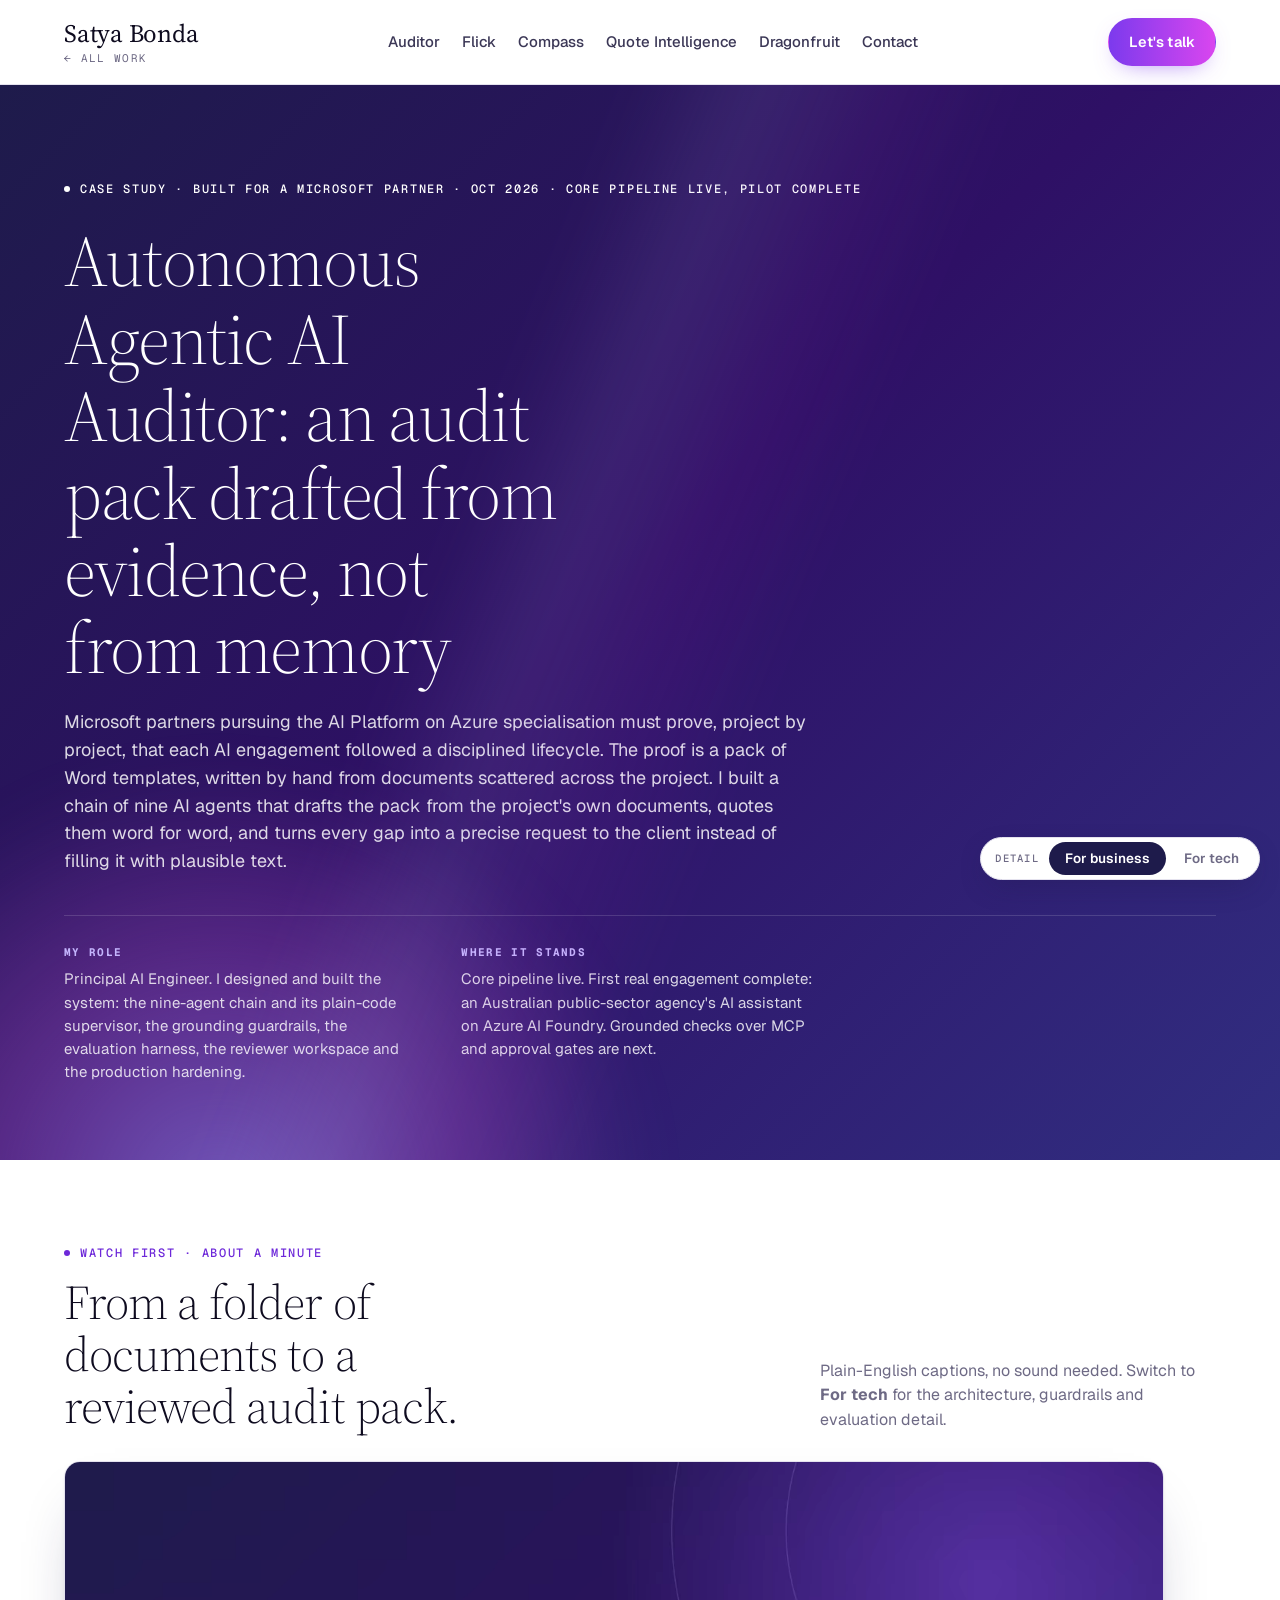
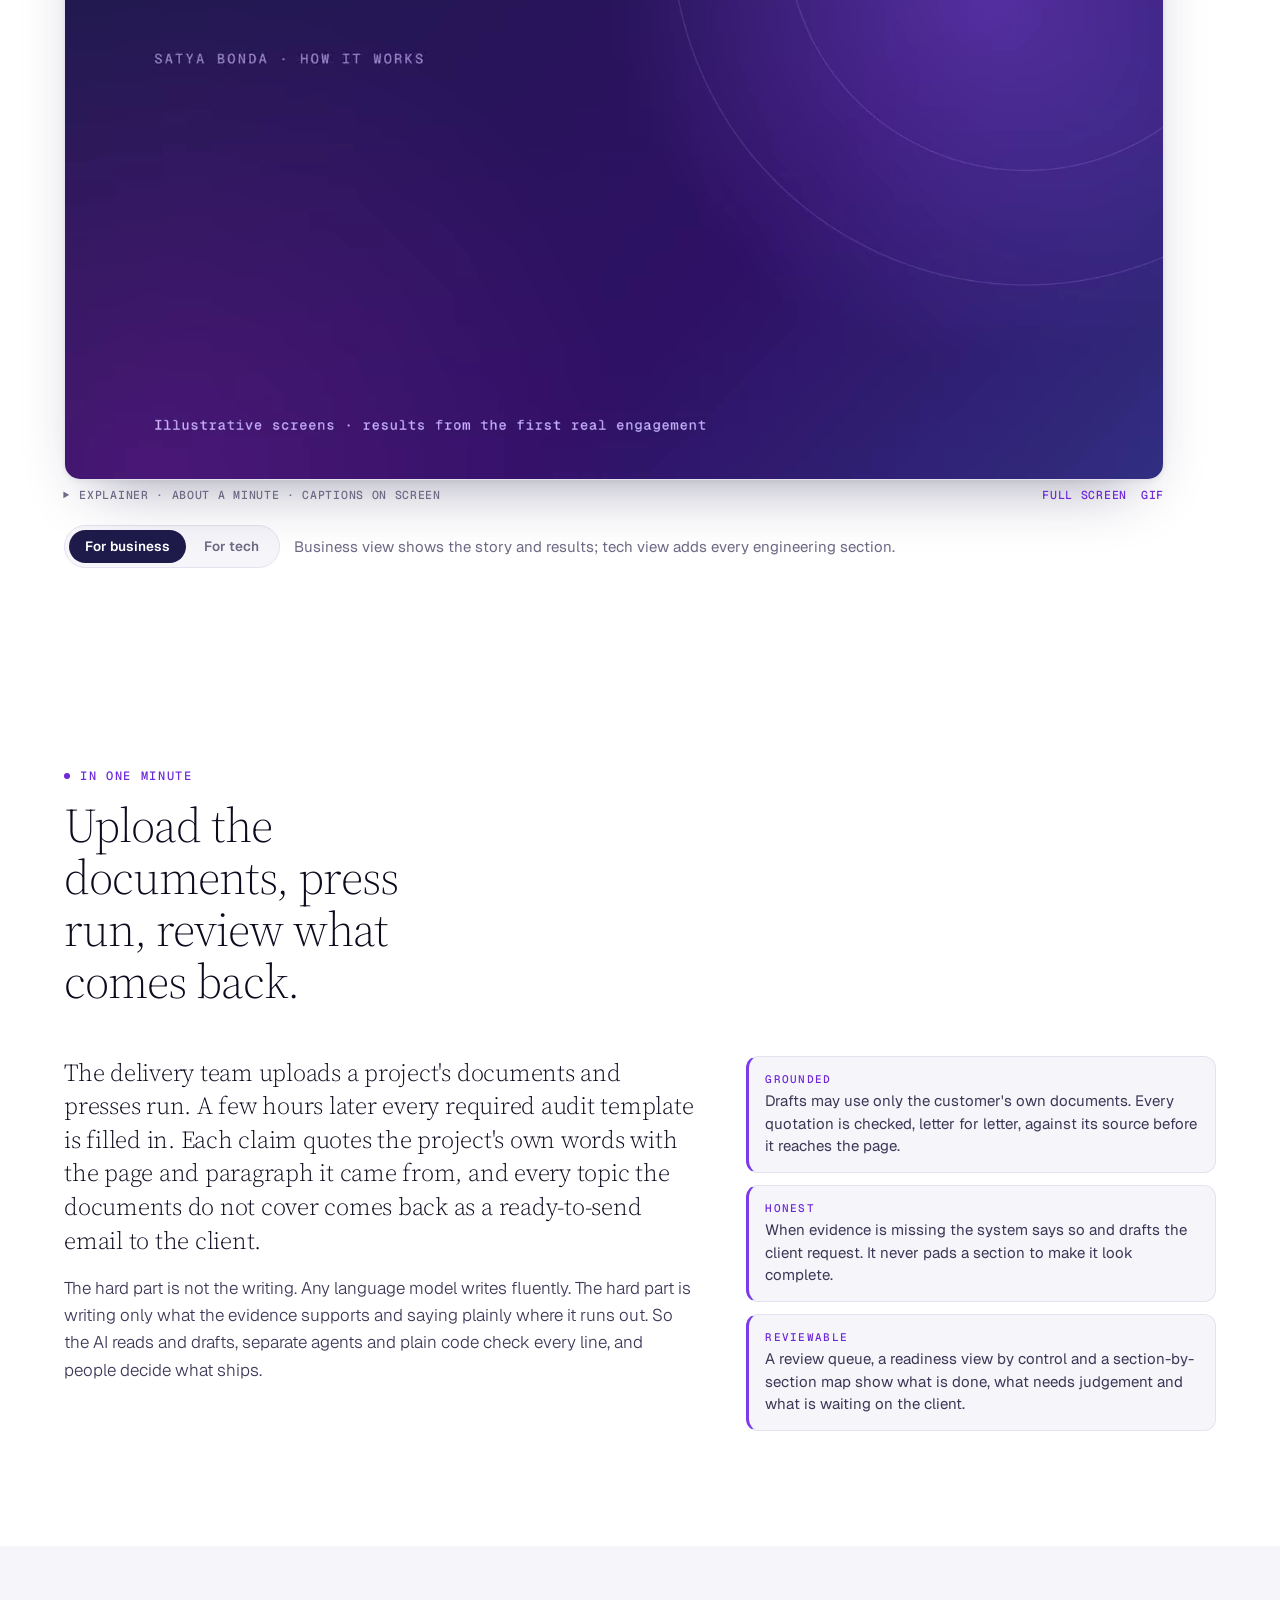
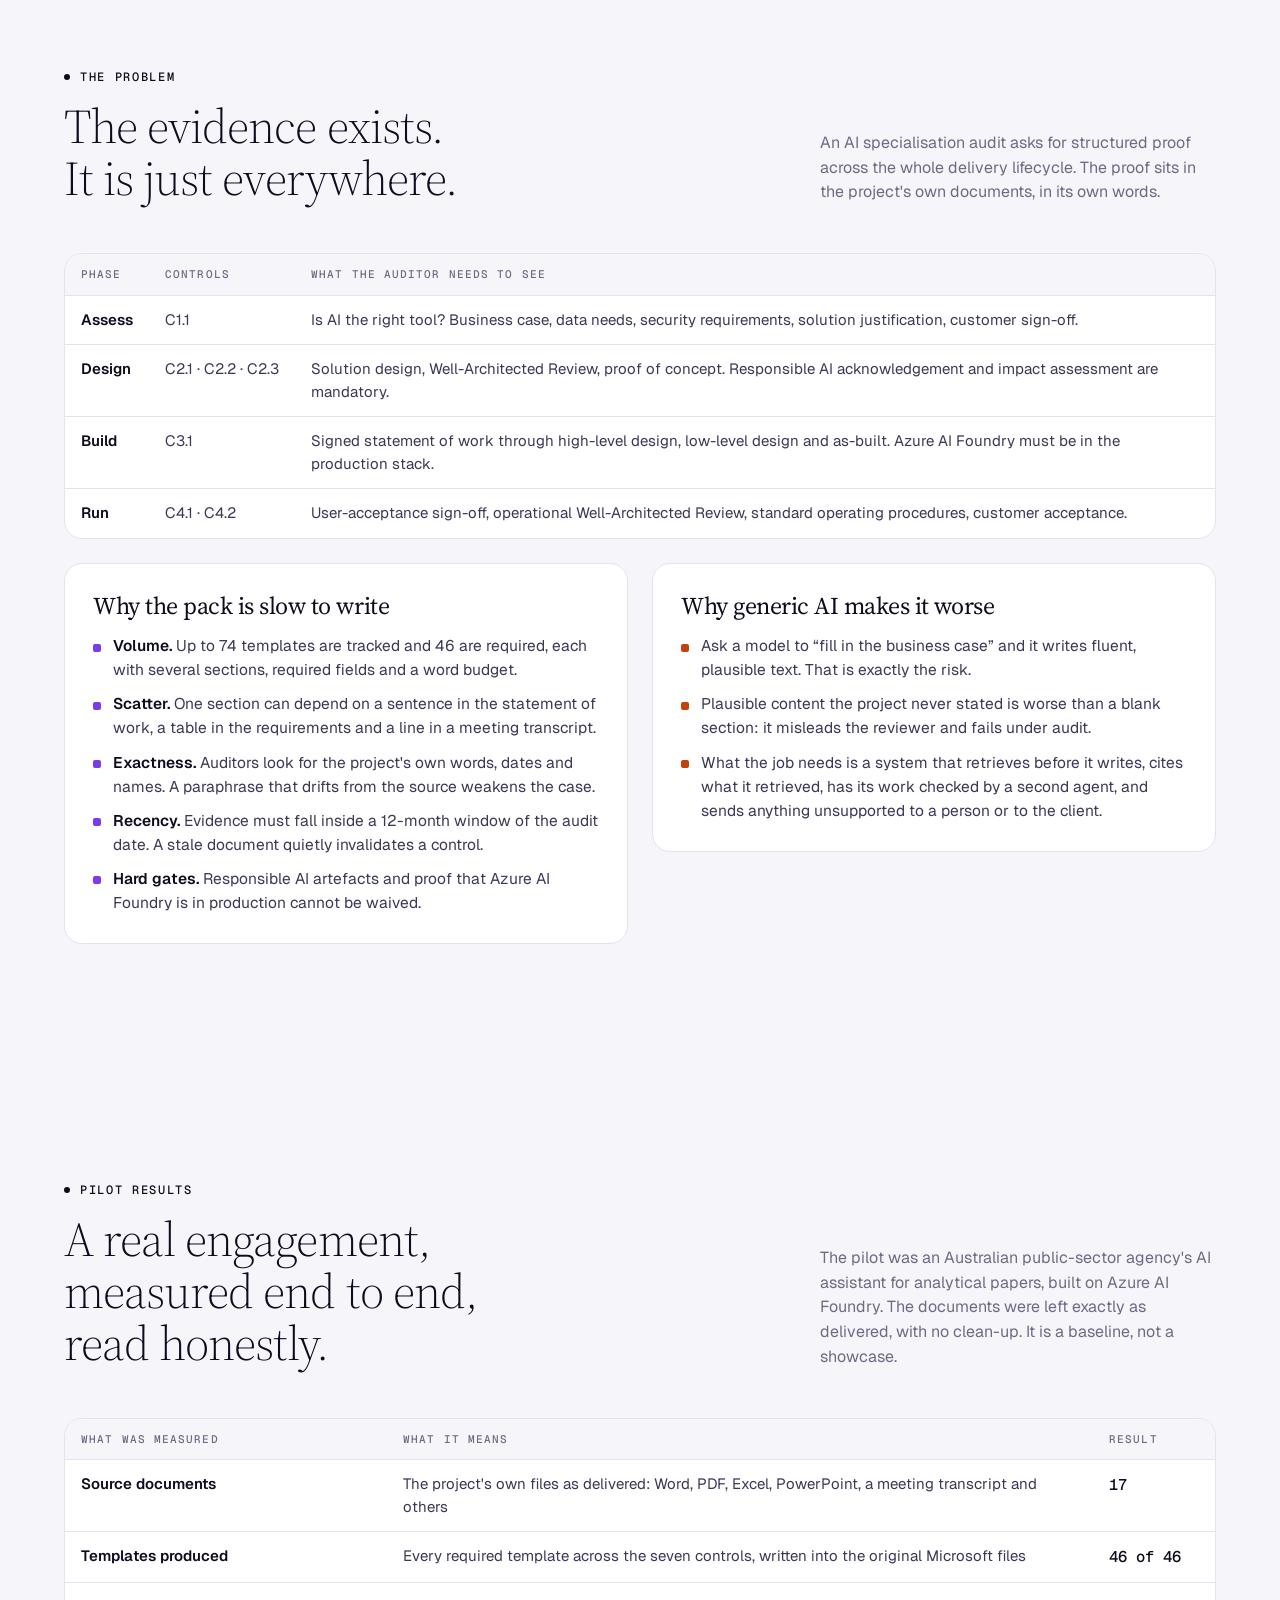
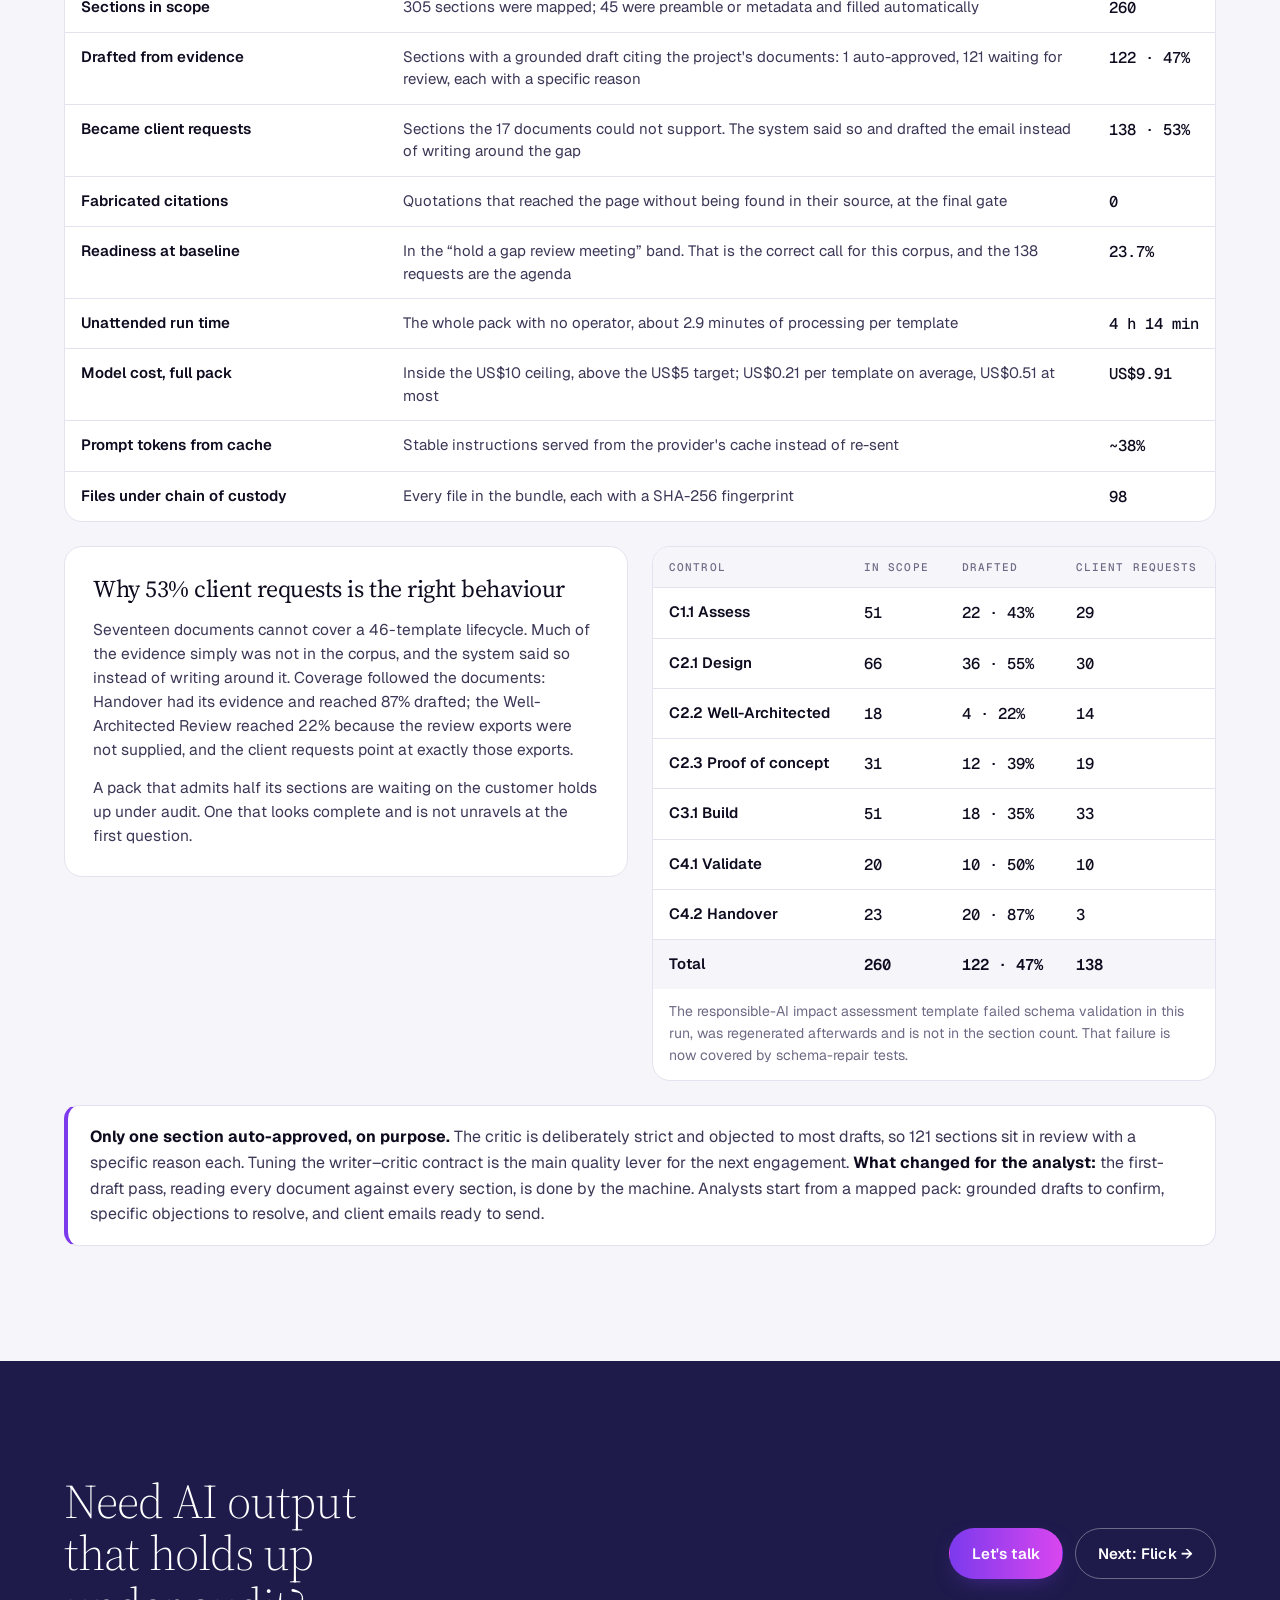
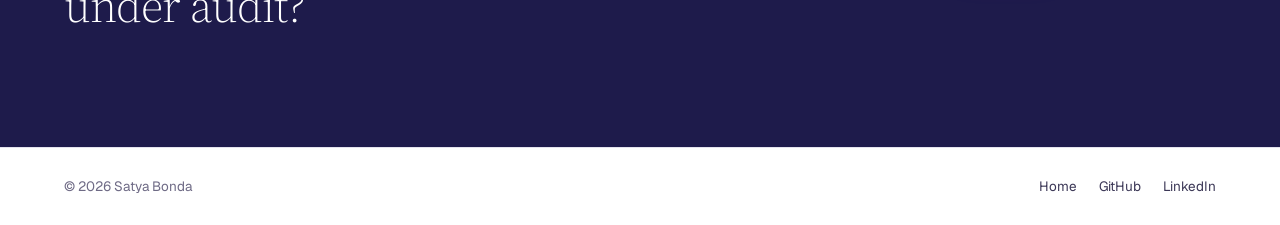
==== commit feed7ea2: "Portfolio: one-minute explainers for every project, business/tech view - Seven animated explainers (" ====
--- a/auditor.html
+++ b/auditor.html
@@ -6,7 +6,7 @@
 <link rel="icon" href="assets/favicon.svg" type="image/svg+xml">
 <link rel="preconnect" href="https://fonts.googleapis.com"><link rel="preconnect" href="https://fonts.gstatic.com" crossorigin>
 <link href="https://fonts.googleapis.com/css2?family=Geist:wght@400;500;600&family=Geist+Mono:wght@400;500&family=Source+Serif+4:ital,wght@0,300;0,400;1,300&display=swap" rel="stylesheet">
-<link rel="stylesheet" href="styles.css?v=202610182130"></head>
+<link rel="stylesheet" href="styles.css?v=202610241200"><script>(function(){var v=new URLSearchParams(location.search).get('view');try{v=v||localStorage.getItem('sb-view')}catch(e){}document.documentElement.dataset.view=v==='tech'?'tech':'biz'})()</script></head>
 <body>
 <nav class="nav"><div class="wrap"><a class="brand" href="index.html"><b>Satya Bonda</b><small>← all work</small></a><div class="links"><a href="auditor.html">Auditor</a><a href="flick.html">Flick</a><a href="compass.html">Compass</a><a href="quote-intelligence.html">Quote Intelligence</a><a href="dragonfruit.html">Dragonfruit</a><a href="index.html#contact">Contact</a></div><div class="actions"><a class="btn btn-outline" href="assets/Satya_Bonda_Principal_AI_Engineer_Resume.pdf" target="_blank" rel="noopener">Résumé PDF</a><a class="btn btn-primary" href="mailto:bonda.career@gmail.com">Let's talk</a></div><button class="menu-btn" aria-label="Menu"><span></span><span></span><span></span></button></div></nav>
 
@@ -14,8 +14,10 @@
   <span class="label">Case study · built for a Microsoft partner · Oct 2026 · core pipeline live, pilot complete</span>
   <h1>Autonomous Agentic AI Auditor: an audit pack drafted from evidence, not from memory</h1>
   <p class="lead">Microsoft partners pursuing the AI Platform on Azure specialisation must prove, project by project, that each AI engagement followed a disciplined lifecycle. The proof is a pack of Word templates, written by hand from documents scattered across the project. I built a chain of nine AI agents that drafts the pack from the project's own documents, quotes them word for word, and turns every gap into a precise request to the client instead of filling it with plausible text.</p>
-  <div class="facts"><div><b>My role</b><p>Principal AI Engineer. I designed and built the system: the nine-agent chain and its plain-code supervisor, the grounding guardrails, the evaluation harness, the reviewer workspace and the production hardening.</p></div><div><b>Stack</b><p>Python · pydantic v2 · Claude Sonnet 4.6 (drafting, critique) · Claude Haiku 4.5 (template enrichment) · GPT-4o-mini (failover) · text-embedding-3-large · ChromaDB · Model Context Protocol · python-docx · Streamlit</p></div><div><b>Where it stands</b><p>Core pipeline live. First real engagement complete: an Australian public-sector agency's AI assistant on Azure AI Foundry. Grounded checks over MCP and approval gates are next.</p></div></div>
+  <div class="facts"><div><b>My role</b><p>Principal AI Engineer. I designed and built the system: the nine-agent chain and its plain-code supervisor, the grounding guardrails, the evaluation harness, the reviewer workspace and the production hardening.</p></div><div class="tech-only"><b>Stack</b><p>Python · pydantic v2 · Claude Sonnet 4.6 (drafting, critique) · Claude Haiku 4.5 (template enrichment) · GPT-4o-mini (failover) · text-embedding-3-large · ChromaDB · Model Context Protocol · python-docx · Streamlit</p></div><div><b>Where it stands</b><p>Core pipeline live. First real engagement complete: an Australian public-sector agency's AI assistant on Azure AI Foundry. Grounded checks over MCP and approval gates are next.</p></div></div>
 </div></header>
+<section class="light x-sec"><div class="wrap"><div class="sec-head reveal"><div><span class="label">Watch first · about a minute</span><h2>From a folder of documents to a reviewed audit pack.</h2></div><p class="side">Plain-English captions, no sound needed. Switch to <b>For tech</b> for the architecture, guardrails and evaluation detail.</p></div><div class="reveal"><figure class="explainer"><video muted loop playsinline preload="none" poster="assets/explainers/auditor.jpg?v=202610241200" aria-label="Animated explainer with captions: how Autonomous Agentic AI Auditor works, in plain English"><source data-src="assets/explainers/auditor.webm?v=202610241200" type="video/webm"><source data-src="assets/explainers/auditor.mp4?v=202610241200" type="video/mp4"></video><figcaption><span>▶ Explainer · about a minute · captions on screen</span><button class="x-full" type="button">Full screen</button><a href="assets/explainers/auditor.gif" download>GIF</a></figcaption></figure></div><div class="x-note"><div class="view-toggle" role="group" aria-label="Level of detail"><button type="button" data-view="biz" aria-pressed="true">For business</button><button type="button" data-view="tech" aria-pressed="false">For tech</button></div><span>Business view shows the story and results; tech view adds every engineering section.</span></div></div></section>
+
 
 <section class="light"><div class="wrap">
   <div class="sec-head reveal"><div><span class="label">In one minute</span><h2>Upload the documents, press run, review what comes back.</h2></div></div>
@@ -58,7 +60,7 @@
   </div>
 </div></section>
 
-<section class="light"><div class="wrap">
+<section class="light tech-only"><div class="wrap">
   <div class="sec-head reveal"><div><span class="label">How it works</span><h2>Nine steps from an empty project to a reviewed pack.</h2></div><p class="side">The operator does three things: set up the project, add the documents, press run. Everything between is the system's job, narrated live as it happens.</p></div>
   <div class="grid3">
     <div class="step reveal"><div class="h"><i>01</i><b>Set up the project</b></div><p>Name the customer, project, sector, platform and audit date. The workspace creates five folders that mirror a standard project site.</p></div>
@@ -73,7 +75,7 @@
   </div>
 </div></section>
 
-<section class="light-2"><div class="wrap">
+<section class="light-2 tech-only"><div class="wrap">
   <div class="sec-head reveal"><div><span class="label">Architecture</span><h2>Six layers, each with one job.</h2></div><p class="side">Models sit inside a gateway, agents inside an orchestrator, and the orchestrator behind a workspace any auditor can use. Control flow, budget and failure handling never depend on a model's judgement.</p></div>
   <div class="stack-l reveal">
     <div class="lrow"><b class="v">Workspace</b><div class="chips"><span>Project workspace · set up, upload, run</span><span>Review queue · flagged sections</span><span>Audit health · readiness by control</span><span>Outputs and knowledge base</span></div></div><div class="arrow-l">↓</div>
@@ -93,7 +95,7 @@
   </div>
 </div></section>
 
-<section class="light"><div class="wrap">
+<section class="light tech-only"><div class="wrap">
   <div class="sec-head reveal"><div><span class="label">The agent chain</span><h2>Nine specialists, and no agent marks its own work.</h2></div><p class="side">The writers (Synthesis, Wordsmith) and the checkers (Critic, Validation) are separate agents with separate instructions. Each agent has one input, one output and one clear limit.</p></div>
   <!--flow:auditor--><div class="flow reveal" data-intro="Nine agents, one section at a time" data-intro-text="It plays on its own when it scrolls into view. Or press Play, or Step through at your own pace."><div class="flow-head"><b>Follow one section through the nine agents</b><div class="flow-ctl"><button data-act="play">▶ Play</button><button data-act="step">Step →</button><button data-act="reset">Reset</button><span data-count>0 / 10</span></div></div><div class="flow-stage"><svg viewBox="0 0 960 312" xmlns="http://www.w3.org/2000/svg" role="img"><defs><marker id="fa" viewBox="0 0 10 10" refX="9" refY="5" markerWidth="7" markerHeight="7" orient="auto-start-reverse"><path d="M0 0L10 5L0 10z" class="fa"/></marker></defs><line class="lane" x1="8" y1="22" x2="952" y2="22"/><text class="lane-t" x="12" y="16">prepare · once per run</text><line class="lane" x1="8" y1="122" x2="952" y2="122"/><text class="lane-t" x="12" y="116">per-section loop</text><line class="lane" x1="8" y1="238" x2="952" y2="238"/><text class="lane-t" x="12" y="232">five possible outcomes</text><path class="fe" data-e="parser-idx" d="M190 57.0 L215 57.0" marker-end="url(#fa)"/><path class="fe" data-e="idx-schema" d="M385 57.0 L410 57.0" marker-end="url(#fa)"/><path class="fe" data-e="schema-mgr" d="M630 57.0 L660 57.0" marker-end="url(#fa)"/><path class="fe" data-e="mgr-syn" d="M800.0 80 C800.0 107.0 865.0 107.0 865.0 134" marker-end="url(#fa)"/><path class="fe" data-e="syn-rfi" d="M865.0 180 C865.0 215.0 865.0 215.0 865.0 250" marker-end="url(#fa)"/><path class="fe" data-e="syn-ws" d="M790 157.0 L760 157.0" marker-end="url(#fa)"/><path class="fe" data-e="ws-critic" d="M605 157.0 L575 157.0" marker-end="url(#fa)"/><path class="fe" data-e="critic-rev" d="M497.5 180 C497.5 215.0 682.5 215.0 682.5 250" marker-end="url(#fa)"/><path class="fe" data-e="critic-val" d="M420 157.0 L390 157.0" marker-end="url(#fa)"/><path class="fe" data-e="val-rej" d="M302.5 180 C302.5 215.0 302.5 215.0 302.5 250" marker-end="url(#fa)"/><path class="fe" data-e="val-auto" d="M302.5 180 C302.5 215.0 497.5 215.0 497.5 250" marker-end="url(#fa)"/><path class="fe" data-e="val-style" d="M215 157.0 L185 157.0" marker-end="url(#fa)"/><path class="fe" data-e="style-na" d="M102.5 180 C102.5 215.0 102.5 215.0 102.5 250" marker-end="url(#fa)"/><g class="fn k-agent" data-n="parser"><rect x="20" y="34" width="170" height="46" rx="10"/><text x="105.0" y="54.0" text-anchor="middle">Parser</text><text class="sub" x="105.0" y="70.0" text-anchor="middle">page + paragraph anchors</text></g><g class="fn k-store" data-n="idx"><rect x="215" y="34" width="170" height="46" rx="10"/><text x="300.0" y="54.0" text-anchor="middle">RAG Indexer</text><text class="sub" x="300.0" y="70.0" text-anchor="middle">one index per project</text></g><g class="fn k-agent" data-n="schema"><rect x="410" y="34" width="220" height="46" rx="10"/><text x="520.0" y="54.0" text-anchor="middle">Schema Understanding</text><text class="sub" x="520.0" y="70.0" text-anchor="middle">74 templates · cached</text></g><g class="fn k-agent" data-n="mgr"><rect x="660" y="34" width="280" height="46" rx="10"/><text x="800.0" y="54.0" text-anchor="middle">Manager</text><text class="sub" x="800.0" y="70.0" text-anchor="middle">plain code · plans the run</text></g><g class="fn k-agent" data-n="syn"><rect x="790" y="134" width="150" height="46" rx="10"/><text x="865.0" y="154.0" text-anchor="middle">Synthesis</text><text class="sub" x="865.0" y="170.0" text-anchor="middle">draft + cite</text></g><g class="fn k-agent" data-n="ws"><rect x="605" y="134" width="155" height="46" rx="10"/><text x="682.5" y="154.0" text-anchor="middle">Wordsmith</text><text class="sub" x="682.5" y="170.0" text-anchor="middle">tighten only</text></g><g class="fn k-gate" data-n="critic"><rect x="420" y="134" width="155" height="46" rx="10"/><text x="497.5" y="154.0" text-anchor="middle">Critic</text><text class="sub" x="497.5" y="170.0" text-anchor="middle">default: disagree</text></g><g class="fn k-gate" data-n="val"><rect x="215" y="134" width="175" height="46" rx="10"/><text x="302.5" y="154.0" text-anchor="middle">Validation (code)</text><text class="sub" x="302.5" y="170.0" text-anchor="middle">exact-quote check</text></g><g class="fn k-agent" data-n="style"><rect x="20" y="134" width="165" height="46" rx="10"/><text x="102.5" y="154.0" text-anchor="middle">Style</text><text class="sub" x="102.5" y="170.0" text-anchor="middle">writes the DOCX</text></g><g class="fn k-store" data-n="na"><rect x="20" y="250" width="165" height="46" rx="10"/><text x="102.5" y="270.0" text-anchor="middle">Not applicable</text><text class="sub" x="102.5" y="286.0" text-anchor="middle">preamble · metadata</text></g><g class="fn k-fail" data-n="rej"><rect x="215" y="250" width="175" height="46" rx="10"/><text x="302.5" y="270.0" text-anchor="middle">Rejected</text><text class="sub" x="302.5" y="286.0" text-anchor="middle">kept out · flagged</text></g><g class="fn k-out" data-n="auto"><rect x="420" y="250" width="155" height="46" rx="10"/><text x="497.5" y="270.0" text-anchor="middle">Auto-approved</text><text class="sub" x="497.5" y="286.0" text-anchor="middle">score ≥ 0.85</text></g><g class="fn k-amber" data-n="rev"><rect x="605" y="250" width="155" height="46" rx="10"/><text x="682.5" y="270.0" text-anchor="middle">For review</text><text class="sub" x="682.5" y="286.0" text-anchor="middle">objection attached</text></g><g class="fn k-gate" data-n="rfi"><rect x="790" y="250" width="150" height="46" rx="10"/><text x="865.0" y="270.0" text-anchor="middle">Client RFI</text><text class="sub" x="865.0" y="286.0" text-anchor="middle">email drafted</text></g></svg></div><div class="flow-cap"><i data-idx>—</i><div><b data-title></b><p data-text></p></div></div><div class="flow-dots"></div><script type="application/json" class="flow-data">[{"t": "Read every document", "x": "The Parser reads Word, PDF, Excel, PowerPoint, transcripts and text, keeping page, paragraph and heading anchors. The RAG Indexer turns the pieces into a searchable index that belongs to this project only.", "n": ["parser", "idx"], "e": ["parser-idx"]}, {"t": "Learn what each template asks for", "x": "Schema Understanding maps every Microsoft template once: its sections, tables, styles, word budgets and what the auditor will look for. The result is cached, so every run reasons against the same definition.", "n": ["schema"], "e": ["idx-schema"]}, {"t": "Plan the run in plain code", "x": "The Manager is ordinary code, not a model. It picks templates by priority, orders them by control, sets the budget and dispatches each section through the chain. A failed template is recorded and the run moves on.", "n": ["mgr"], "e": ["schema-mgr"]}, {"t": "Draft only from evidence", "x": "Synthesis retrieves the top eight chunks for a section and drafts in the shape the template expects, quoting the project word for word. It may not use general knowledge.", "n": ["syn"], "e": ["mgr-syn"]}, {"t": "No evidence? Ask the client", "x": "If the retrieved chunks do not support the section, the writer must say “not grounded”. The section becomes a client request with a ready-to-send email naming the evidence needed.", "n": ["rfi"], "e": ["syn-rfi"]}, {"t": "Tighten the wording", "x": "The Wordsmith cuts padding, hedging and marketing language. It cannot add or remove a fact or a citation, and it keeps every quotation exactly as written.", "n": ["ws"], "e": ["syn-ws"]}, {"t": "A second agent argues", "x": "The Critic has separate instructions and starts from disagreement: unsupported claims, misquotes, inference dressed as fact, missing fields, personal data. An objection sends the section to review with the reason attached.", "n": ["critic", "rev"], "e": ["ws-critic", "critic-rev"]}, {"t": "Code checks every quotation", "x": "Validation is plain code. Every quotation must appear, letter for letter, in the chunk it cites. A fabricated citation is a hard stop: the section is rejected and kept out of the document.", "n": ["val", "rej"], "e": ["critic-val", "val-rej"]}, {"t": "Only clean sections auto-approve", "x": "Four signals are multiplied into one score: the writer’s confidence, retrieval grounding, the share of quotes that passed, and critic agreement. Only a section that clears every gate with 0.85 or more is written as final.", "n": ["auto"], "e": ["val-auto"]}, {"t": "Write it all back, honestly marked", "x": "Style writes every outcome into the original Word template with its styling intact. Approved text is final; everything else carries a visible marker and its reason. Preamble and metadata are filled from project details.", "n": ["style", "na"], "e": ["val-style", "style-na"]}]</script></div><!--/flow:auditor-->
   <div class="stack2">
@@ -123,7 +125,7 @@
   </div>
 </div></section>
 
-<section class="light-2"><div class="wrap">
+<section class="light-2 tech-only"><div class="wrap">
   <div class="sec-head reveal"><div><span class="label">Guardrails</span><h2>Fluency is cheap. Defensibility is the product.</h2></div><p class="side">These controls run on every section of every run, inside the production pipeline, not in a separate test environment.</p></div>
   <div class="gg">
     <div class="g reveal"><i>01 · Evidence only</i><b>Closed-book drafting</b><p>The writer sees only chunks retrieved from this project and may not use general knowledge. If the chunks fall short it must return “not grounded”, with a reason.</p></div>
@@ -146,7 +148,7 @@
   </div>
 </div></section>
 
-<section class="light"><div class="wrap">
+<section class="light tech-only"><div class="wrap">
   <div class="sec-head reveal"><div><span class="label">Human in the loop</span><h2>People review, decide and send. The system prepares.</h2></div><p class="side">The workspace is built for an audit reviewer, not an engineer. Each screen answers one question in the reviewer's own terms.</p></div>
   <div class="grid4">
     <div class="panel reveal"><h3>Project workspace</h3><p><i>“What do I upload, and is it running?”</i> Four numbered steps. During a run a live agent log narrates every action and finished templates appear as they complete.</p></div>
@@ -161,7 +163,7 @@
   </div>
 </div></section>
 
-<section class="light-2"><div class="wrap">
+<section class="light-2 tech-only"><div class="wrap">
   <div class="sec-head reveal"><div><span class="label">Production hardening &amp; cost</span><h2>Built for the unhappy paths of a four-hour unattended run.</h2></div><p class="side">Slow providers, malformed responses and exhausted credits were each observed in real runs, and each one is handled.</p></div>
   <div class="grid4 hard">
     <div class="panel reveal"><h3>Reliability</h3><ul class="checks"><li><b>Failover.</b> Drafting and polishing fail over to a second provider only on hard blocks such as exhausted credit, revoked authentication or quota; each failover is tagged in telemetry</li><li><b>Failure isolation.</b> A template that fails is recorded with its error and the run moves on; one bad document never sinks the pack</li><li><b>Schema repair before refusal.</b> Recurring response-shape slips are corrected in code and pinned by tests</li><li>Retries with back-off on rate limits; a heartbeat during long model calls</li></ul></div>
@@ -171,7 +173,7 @@
   </div>
 </div></section>
 
-<section class="light"><div class="wrap">
+<section class="light tech-only"><div class="wrap">
   <div class="sec-head reveal"><div><span class="label">Evaluation harness</span><h2>Each layer has its own metric, target and hard floor.</h2></div><p class="side">So one layer can never hide another's failure. “Every run” means the check executes inside the production pipeline on every section. “Staged” means the test is written and waits on the agent it measures.</p></div>
   <div class="tbl-wrap reveal"><table class="tbl">
     <thead><tr><th>Metric</th><th>What it protects</th><th>Target</th><th>Hard gate</th><th>Status</th></tr></thead>
@@ -228,7 +230,7 @@
   <div class="callout reveal"><b>Only one section auto-approved, on purpose.</b> The critic is deliberately strict and objected to most drafts, so 121 sections sit in review with a specific reason each. Tuning the writer–critic contract is the main quality lever for the next engagement. <b>What changed for the analyst:</b> the first-draft pass, reading every document against every section, is done by the machine. Analysts start from a mapped pack: grounded drafts to confirm, specific objections to resolve, and client emails ready to send.</div>
 </div></section>
 
-<section class="light"><div class="wrap">
+<section class="light tech-only"><div class="wrap">
   <div class="sec-head reveal"><div><span class="label">Lessons &amp; roadmap</span><h2>What the pilot taught, and what ships next.</h2></div><p class="side">Improvements shipped after the pilot run are listed separately from the pilot results and will be measured on the next engagement.</p></div>
   <div class="tbl-wrap reveal"><table class="tbl">
     <thead><tr><th>What we saw</th><th>What we changed</th><th>Status</th></tr></thead>
@@ -247,7 +249,7 @@
   </div>
 </div></section>
 
-<section class="light-2"><div class="wrap">
+<section class="light-2 tech-only"><div class="wrap">
   <div class="sec-head reveal"><div><span class="label">Technology stack</span><h2>Standard, inspectable parts, chosen for traceability.</h2></div></div>
   <div class="tbl-wrap reveal"><table class="tbl">
     <thead><tr><th>Layer</th><th>Component</th><th>Role in the system</th></tr></thead>
@@ -270,4 +272,5 @@
   <div class="cta-row reveal" style="border:0;margin:0;padding:0"><h2>Need AI output that holds up under audit?</h2><div class="ctas" style="margin:0"><a class="btn btn-primary" href="mailto:bonda.career@gmail.com">Let's talk</a><a class="btn btn-outline" href="flick.html">Next: Flick →</a></div></div>
 </div></section>
 <footer><div class="wrap"><span>© 2026 Satya Bonda</span><span><a href="index.html">Home</a><a href="https://github.com/git-bonda108" target="_blank" rel="noopener">GitHub</a><a href="https://www.linkedin.com/in/bondagenai/" target="_blank" rel="noopener">LinkedIn</a></span></div></footer>
-<script src="script.js?v=202610182130"></script></body></html>
+<div class="view-toggle view-dock" role="group" aria-label="Level of detail"><button type="button" data-view="biz" aria-pressed="true">For business</button><button type="button" data-view="tech" aria-pressed="false">For tech</button></div>
+<script src="script.js?v=202610241200"></script></body></html>
--- a/styles.css
+++ b/styles.css
@@ -562,3 +562,34 @@
 .bento .card:not(.span2) dl.pbo{grid-template-columns:1fr;gap:3px}
 .bento .card:not(.span2) dl.pbo dd{margin-bottom:10px}
 .bento .card:not(.span2) dl.pbo dd:last-of-type{margin-bottom:0}
+
+/* 24 Oct 2026 — animated explainers + business / tech layers */
+html[data-view="biz"] .tech-only{display:none!important}
+html[data-view="tech"] .biz-only{display:none!important}
+.view-toggle{display:inline-flex;padding:4px;border-radius:999px;background:var(--paper-2);border:1px solid var(--line);gap:2px}
+.view-toggle button{font:600 13.5px/1 var(--sans);padding:10px 16px;border:0;border-radius:999px;background:transparent;color:var(--ink-3);cursor:pointer;white-space:nowrap}
+.view-toggle button[aria-pressed="true"]{background:var(--deep);color:#fff}
+.view-toggle button:focus-visible{outline:2px solid var(--violet);outline-offset:2px}
+.view-dock{position:fixed;right:20px;bottom:20px;z-index:60;box-shadow:0 10px 30px -10px rgba(30,27,75,.45);background:#fff}
+.view-dock::before{content:"Detail";font:500 10.5px/1 var(--mono);letter-spacing:.12em;text-transform:uppercase;color:var(--ink-3);align-self:center;padding:0 8px 0 10px}
+.work-switch{display:flex;align-items:center;gap:14px;flex-wrap:wrap;margin:-20px 0 32px;color:var(--ink-3);font-size:14.5px}
+.explainer{margin:0;position:relative}
+.explainer video{display:block;width:100%;aspect-ratio:16/9;height:auto;border-radius:12px;border:1px solid var(--line);background:#1E1B4B;cursor:pointer;object-fit:cover}
+.explainer figcaption{display:flex;align-items:center;gap:14px;margin-top:8px;font:500 11.5px/1.3 var(--mono);letter-spacing:.06em;text-transform:uppercase;color:var(--ink-3)}
+.explainer figcaption span{margin-right:auto}
+.explainer figcaption a,.explainer figcaption button{font:inherit;letter-spacing:inherit;text-transform:inherit;color:var(--teal);background:none;border:0;padding:0;cursor:pointer;text-decoration:none}
+.explainer figcaption a:hover,.explainer figcaption button:hover{text-decoration:underline}
+.card .explainer{margin:2px 0 0}
+.card.wide{grid-column:1/-1;display:grid;grid-template-columns:minmax(0,1.15fr) minmax(0,1fr);gap:20px 36px;align-items:start}
+.card.wide>.explainer{grid-row:1/span 6;grid-column:1}
+.card.wide>:not(.explainer){grid-column:2}
+.x-sec{padding:clamp(48px,6vw,80px) 0}
+.x-sec .sec-head{margin-bottom:28px}
+.x-sec .explainer{max-width:1100px}
+.x-sec .explainer video{border-radius:16px;box-shadow:0 2px 4px rgba(11,31,46,.05),0 30px 60px -30px rgba(30,27,75,.45)}
+.x-note{margin-top:22px;display:flex;align-items:center;gap:14px;flex-wrap:wrap;color:var(--ink-3);font-size:15px}
+@media (max-width:1024px){.card.wide{grid-template-columns:1fr}.card.wide>.explainer,.card.wide>:not(.explainer){grid-column:1;grid-row:auto}}
+@media (max-width:720px){.view-dock{right:12px;left:12px;bottom:12px;justify-content:center}.view-toggle button{padding:9px 13px;font-size:13px}.work-switch{margin:-8px 0 24px}.explainer figcaption{font-size:10.5px;gap:10px}body{padding-bottom:64px}}
+@media print{.view-dock{display:none}}
+/* Business view: the bento packs into three full rows (Playground span 2 + Auditor, three cards, Dragonfruit + CoLearn span 2) */
+@media (min-width:1025px){html[data-view="biz"] .bento .card.tall{grid-row:auto}html[data-view="biz"] .bento .card.wide{grid-column:span 2}}
